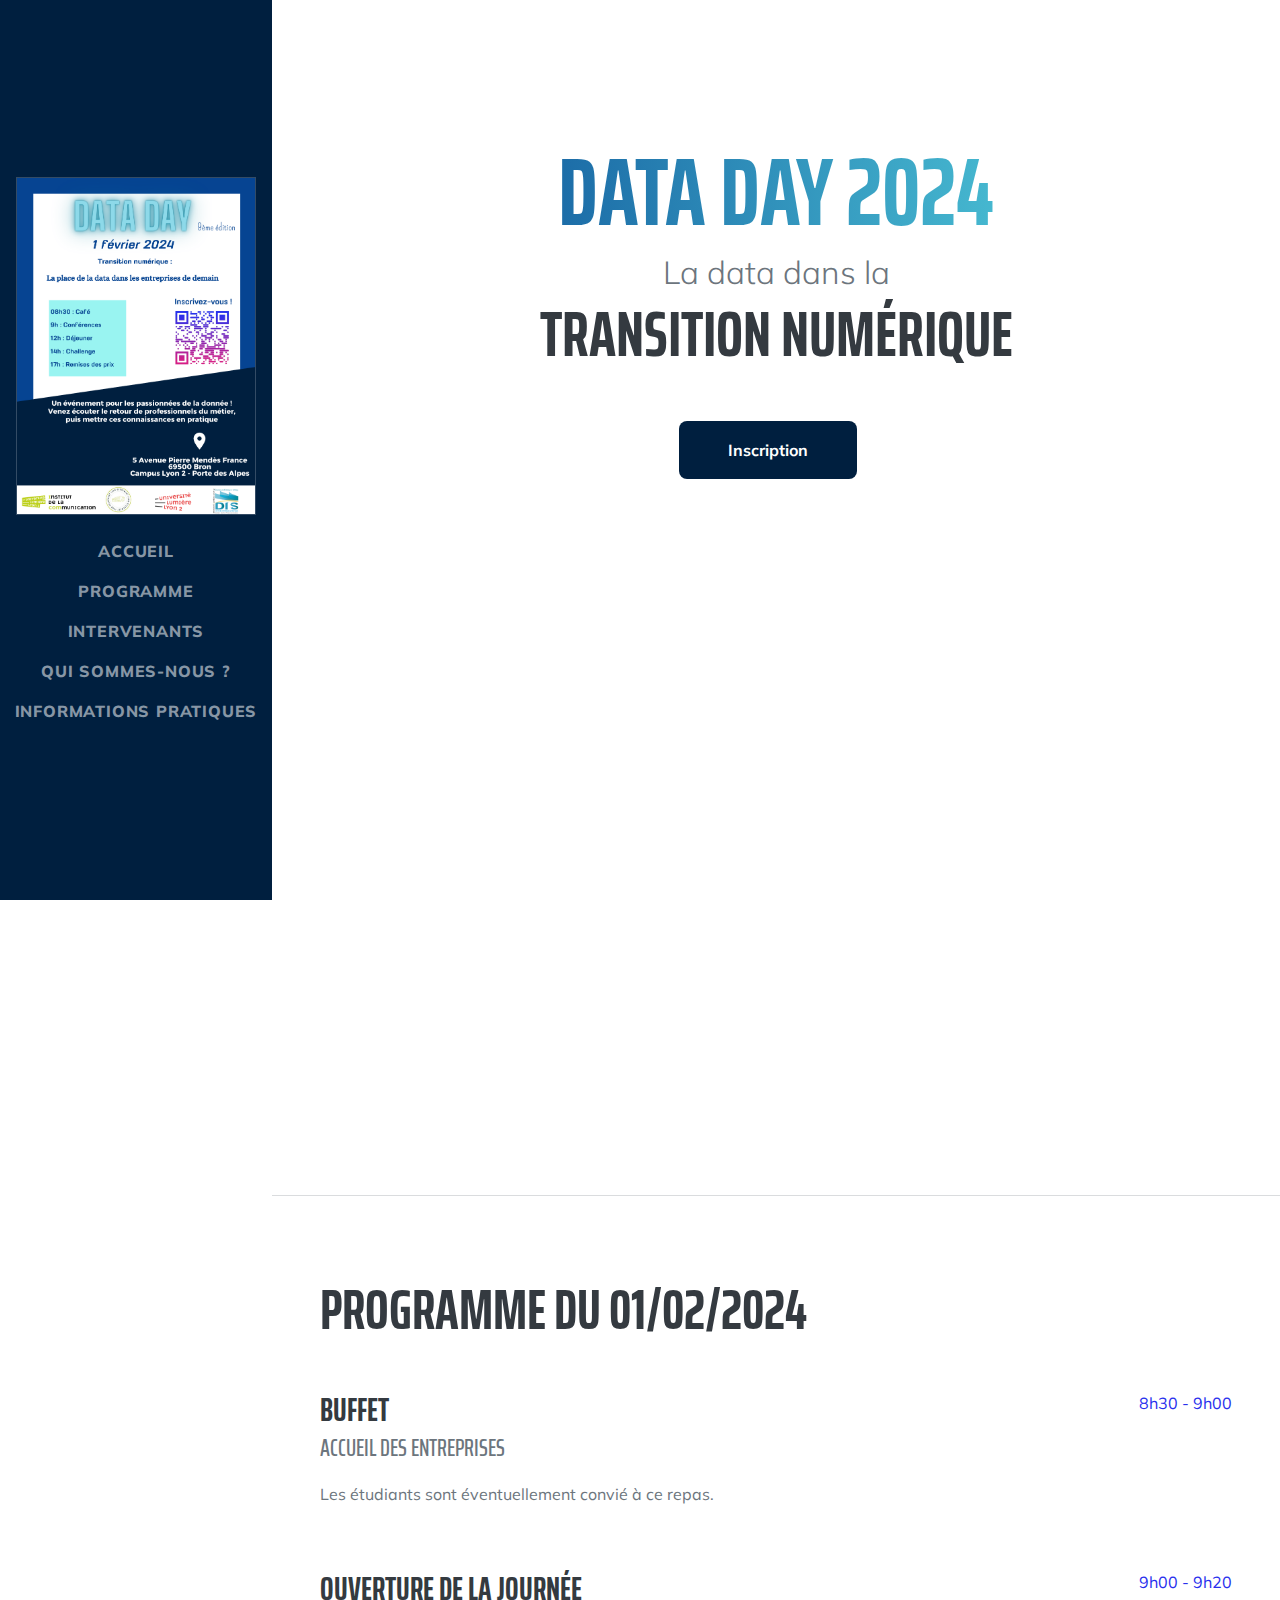
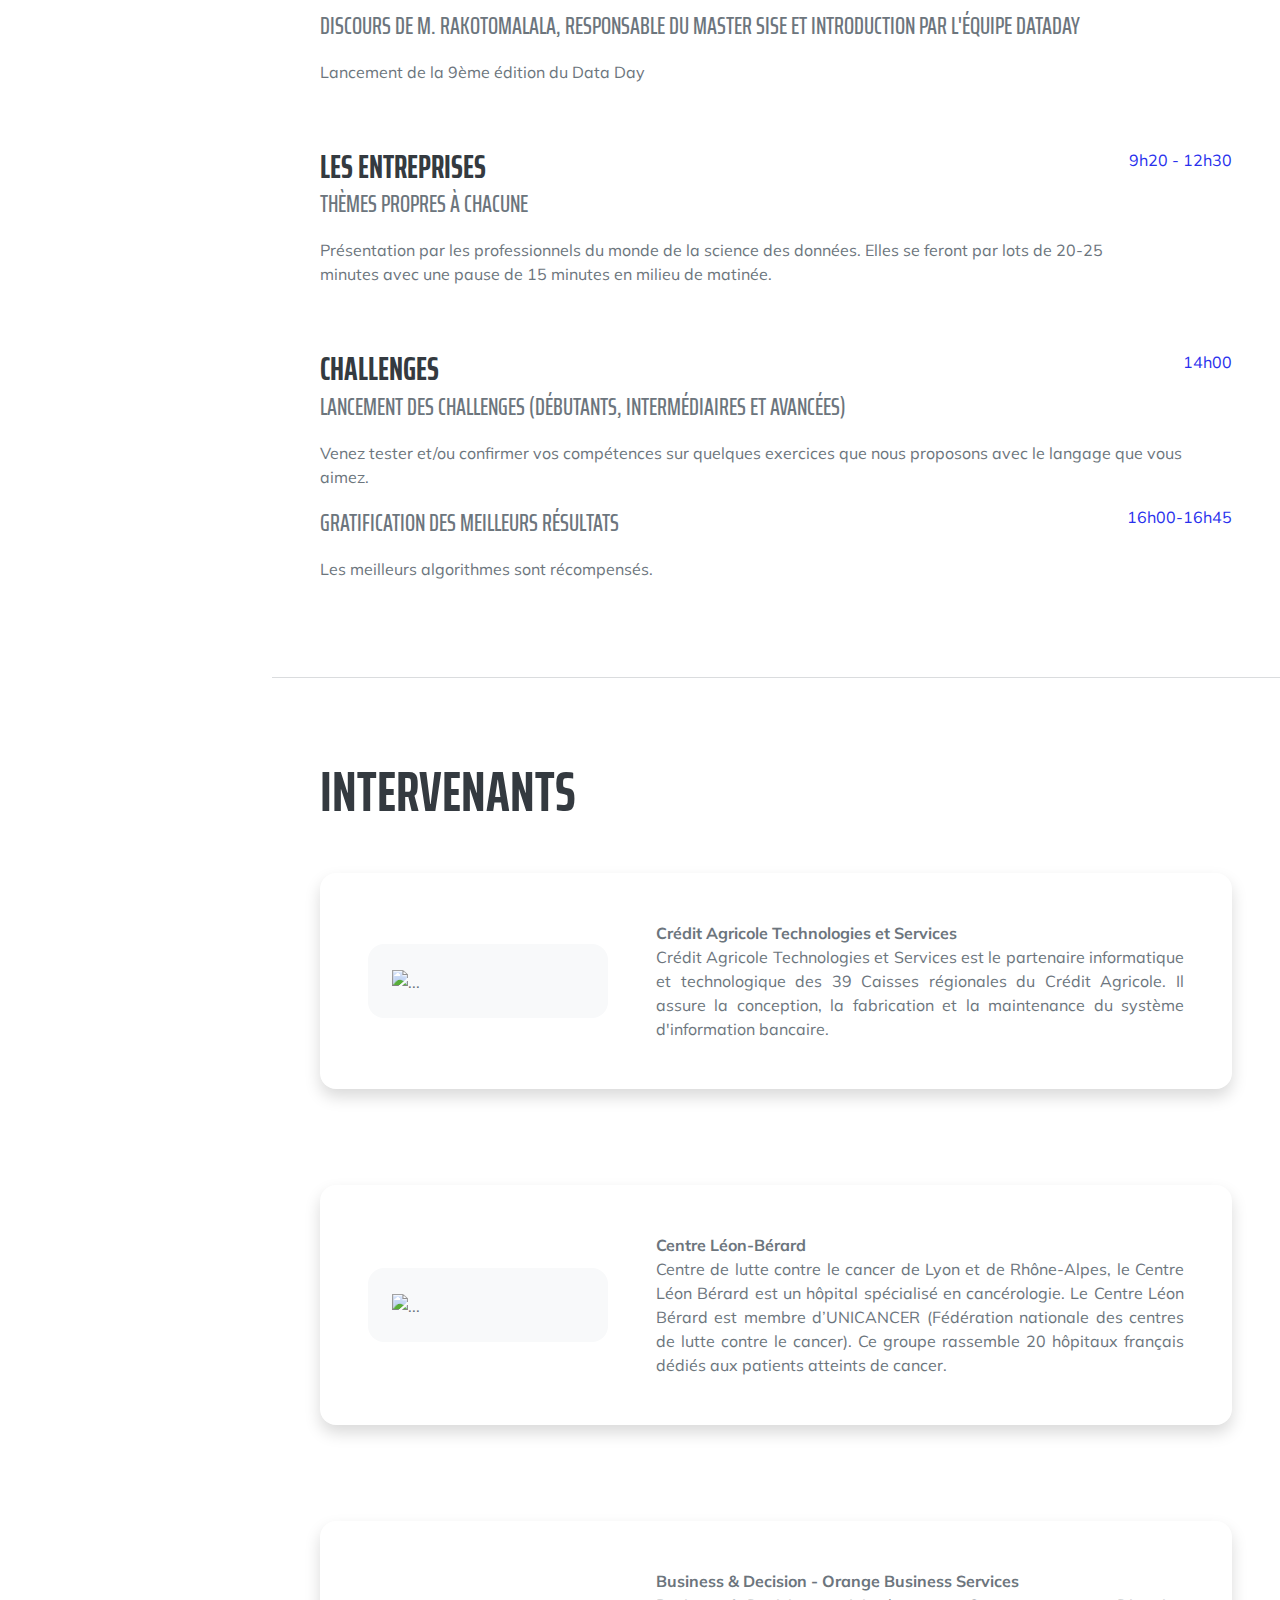
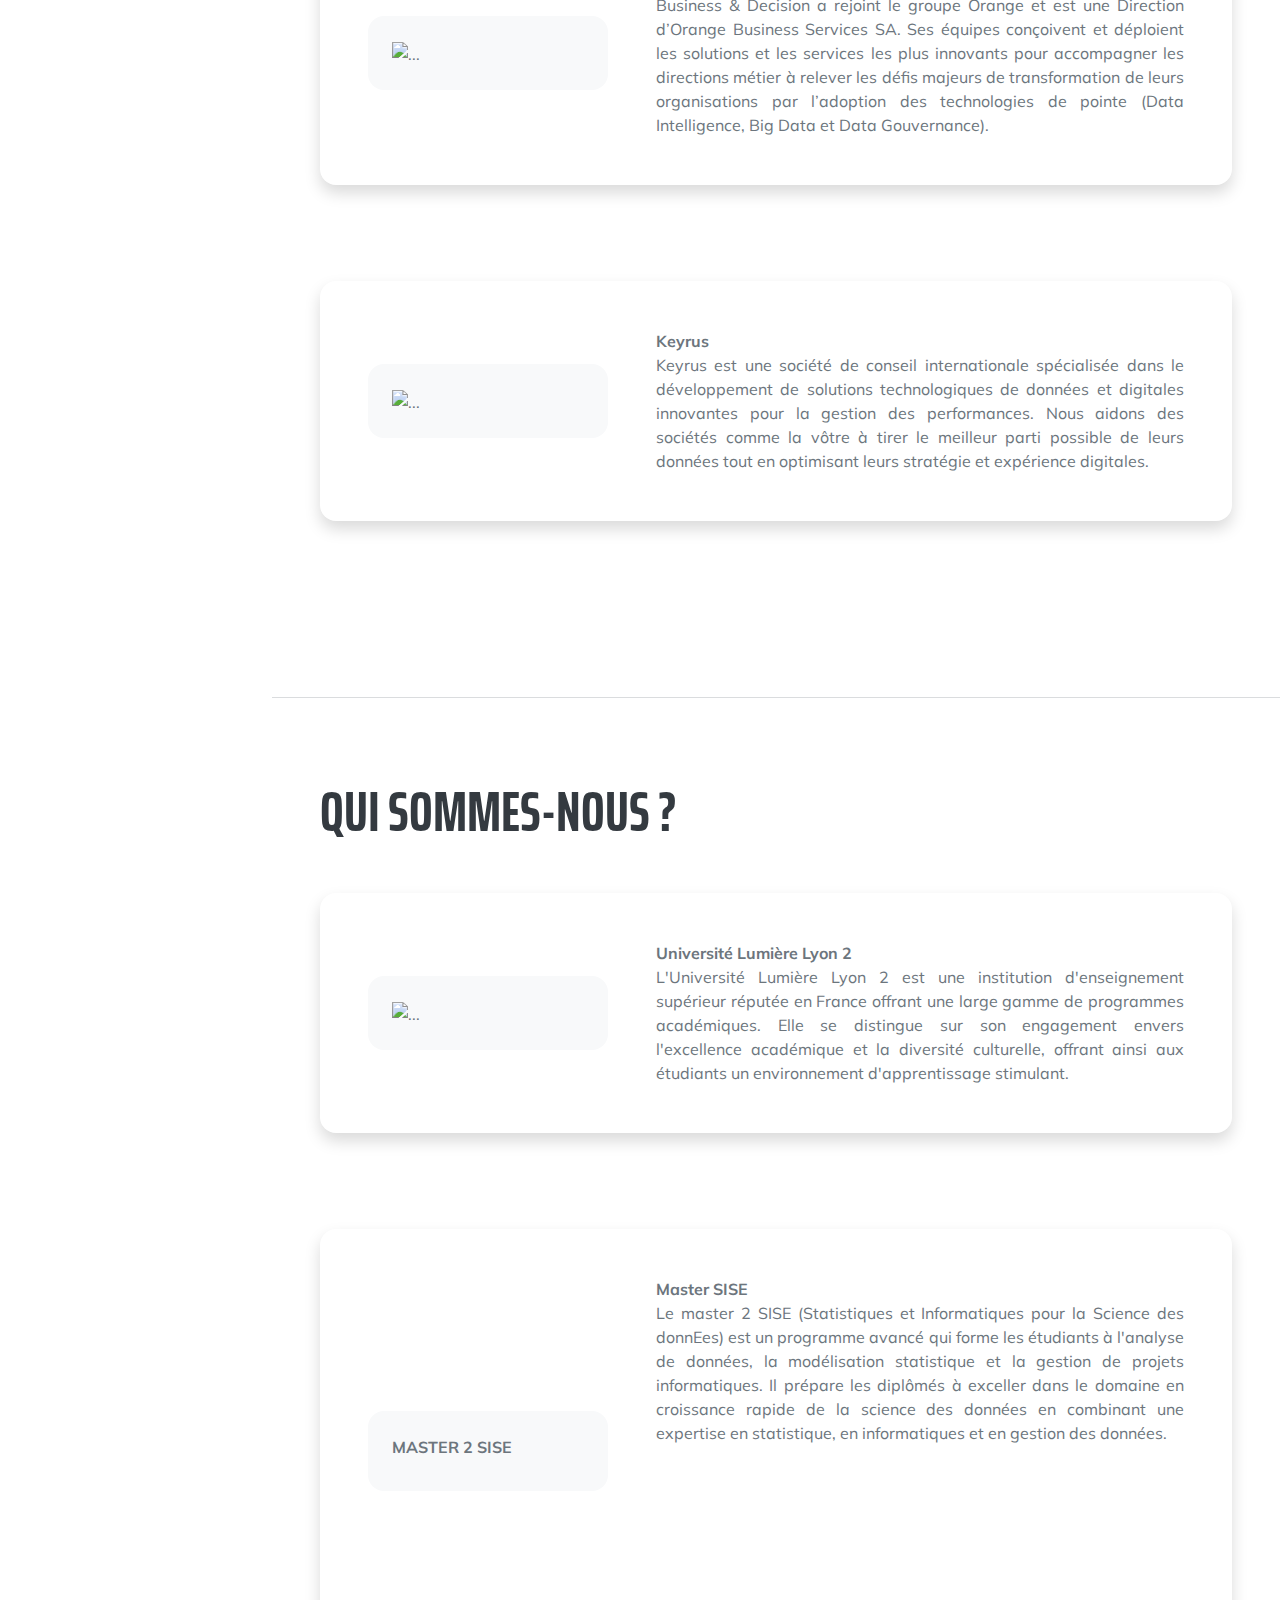
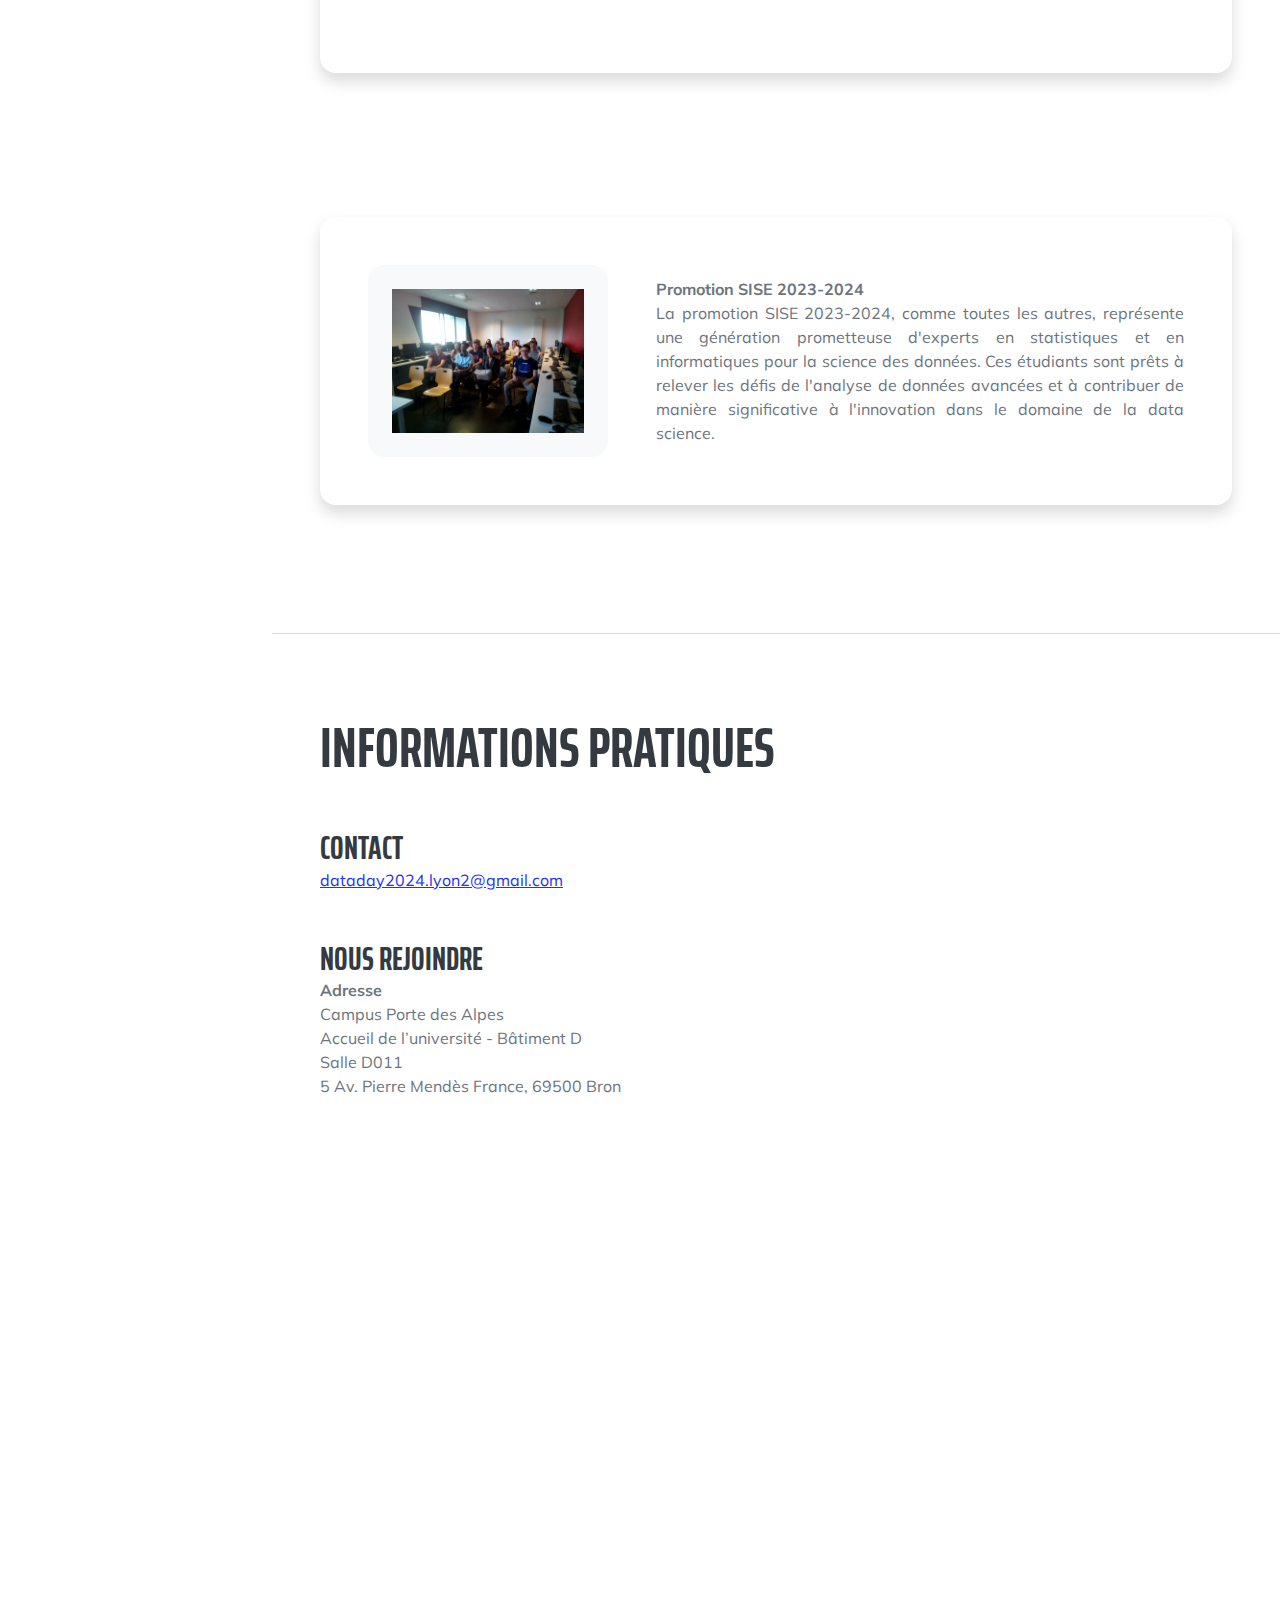
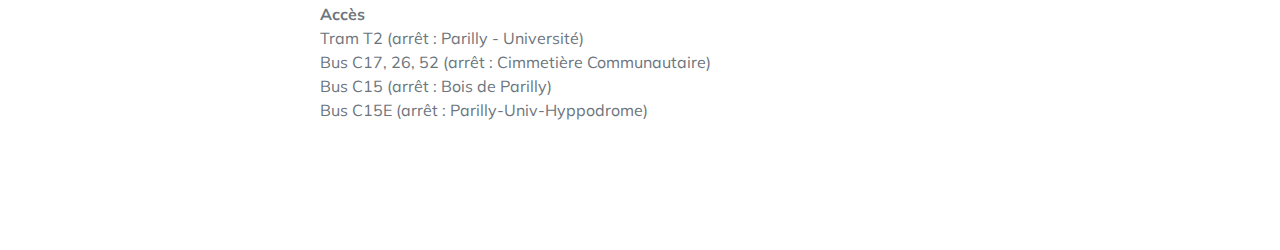
==== src/index.html @ f8db0bf9 "Affiche desktop mobile" ====
<!DOCTYPE html>
<html lang="en">
    <head>
        <meta charset="utf-8" />
        <meta name="viewport" content="width=device-width, initial-scale=1, shrink-to-fit=no" />
        <meta name="description" content="" />
        <meta name="author" content="" />
        <title>Data Day 2024</title>
        <link rel="icon" type="image/x-icon" href="../asset/img/favicon.ico" />
        <!-- Font Awesome icons (free version)-->
        <script src="https://use.fontawesome.com/releases/v6.3.0/js/all.js" crossorigin="anonymous"></script>
        <!-- Google fonts-->
        <link href="https://fonts.googleapis.com/css?family=Saira+Extra+Condensed:500,700" rel="stylesheet" type="text/css" />
        <link href="https://fonts.googleapis.com/css?family=Muli:400,400i,800,800i" rel="stylesheet" type="text/css" />
        <!-- Core theme CSS (includes Bootstrap)-->
        <link href="css/css.css" rel="stylesheet" />
    </head>
    <body id="page-top">
        <!-- <svg xmlns="http://www.w3.org/2000/svg" width="83%" height="auto" viewBox="0 0 1440 320" class="position-absolute">
            <path fill="#2630EE"
                fill-opacity="1" 
                d="M0,32L12,64C24,96,48,160,72,165.3C96,171,120,117,144,122.7C168,128,192,192,216,218.7C240,245,264,235,288,197.3C312,160,336,96,360,85.3C384,75,408,117,432,128C456,139,480,117,504,138.7C528,160,552,224,576,224C600,224,624,160,648,154.7C672,149,696,203,720,218.7C744,235,768,213,792,176C816,139,840,85,864,101.3C888,117,912,203,936,224C960,245,984,203,1008,154.7C1032,107,1056,53,1080,48C1104,43,1128,85,1152,101.3C1176,117,1200,107,1224,128C1248,149,1272,203,1296,197.3C1320,192,1344,128,1368,96C1392,64,1416,64,1428,64L1440,64L1440,0L1428,0C1416,0,1392,0,1368,0C1344,0,1320,0,1296,0C1272,0,1248,0,1224,0C1200,0,1176,0,1152,0C1128,0,1104,0,1080,0C1056,0,1032,0,1008,0C984,0,960,0,936,0C912,0,888,0,864,0C840,0,816,0,792,0C768,0,744,0,720,0C696,0,672,0,648,0C624,0,600,0,576,0C552,0,528,0,504,0C480,0,456,0,432,0C408,0,384,0,360,0C336,0,312,0,288,0C264,0,240,0,216,0C192,0,168,0,144,0C120,0,96,0,72,0C48,0,24,0,12,0L0,0Z">
            </path>
        </svg> -->
        <!-- Navigation-->
        <nav class="navbar navbar-expand-lg navbar-dark bg-primary fixed-top" id="sideNav">
            <a class="navbar-brand js-scroll-trigger" href="#page-top">
                <span class="d-block d-lg-none">Data Day 2024</span>
                <span class="d-none d-lg-block">
                    <img id="affiche" class="img-fluid img-profile rounded-circle mx-auto mb-2" src="../asset/DataDay.png" alt="..." />
                </span>
            </a>
            <button class="navbar-toggler" type="button" data-bs-toggle="collapse" data-bs-target="#navbarResponsive" aria-controls="navbarResponsive" aria-expanded="false" aria-label="Toggle navigation"><span class="navbar-toggler-icon"></span></button>
            <div class="collapse navbar-collapse" id="navbarResponsive">
                <ul class="navbar-nav">
                    <li class="nav-item"><a class="nav-link js-scroll-trigger" href="#home">Accueil</a></li>
                    <li class="nav-item"><a class="nav-link js-scroll-trigger" href="#programme">Programme</a></li>
                    <li class="nav-item"><a class="nav-link js-scroll-trigger" href="#entreprise">Intervenants</a></li>
                    <li class="nav-item"><a class="nav-link js-scroll-trigger" href="#nous">Qui sommes-nous ?</a></li>
                    <li class="nav-item"><a class="nav-link js-scroll-trigger" href="#contact">Informations pratiques</a></li>
                </ul>
            </div>
        </nav>
        <!-- Page Content-->
        <div class="container-fluid p-0">
            <!-- home -->
            <header class="py-5 resume-section" id="home">
                <div class="resume-section-content container px-5 mt-5 mb-5">
                    <div class="row gx-5 align-items-center">
                        <div class="col-xxl-5">
                            <!-- Header text content-->
                            <div class="text-center text-xxl-start">
                                <div class="badge bg-gradient-primary-to-secondary text-white mb-4"><div class="text-uppercase"> &middot;  &middot; </div></div>

                                <h1 class="titre-dataday">Data Day 2024</h1>

                                <div class="fs-3 fw-light text-muted">La data dans la </div>
                                <h1 class="display-3 fw-bolder mb-5"><span class="text-gradient d-inline">transition numérique</span></h1>
                                <div class="d-grid gap-3 d-sm-flex justify-content-sm-center justify-content-xxl-start mb-3">
                                    <a class="btn btn-primary btn-lg px-5 py-3 me-sm-3 fs-6 fw-bolder" href="https://docs.google.com/forms/d/1-bzSHexVqtIZ96epvnGYG_odzAF8hyyjosDR4Fi5XGQ/viewform?edit_requested=true" target="_blank">Inscription</a>
                                </div>
                            </div>
                        </div>
                        <div class="element-mobile-only col-xxl-7">
                            <!-- Header profile picture-->
                            <div class="d-flex justify-content-center mt-5 mt-xxl-0">
                                <div class="profile bg-gradient-primary-to-secondary">

                                    <div class=" resp-container-video">
                                        <iframe allowfullscreen class="profile-img" src="https://youtube.com/embed/wPzUPy7-XZc" title="DataDay 2024" frameborder="0" allow="accelerometer; autoplay; clipboard-write; encrypted-media; gyroscope; picture-in-picture; web-share" allowfullscreen></iframe>
                                    </div>

                                </div>
                            </div>
                        </div>

                        <div class="element-desktop-only col-xxl-7">
                            <!-- Header profile picture-->
                            <div class="d-flex justify-content-center mt-5 mt-xxl-0">
                                <div class="bg-gradient-primary-to-secondary">
                                    <div class="resp-container-video">
                                        <iframe height="550" allowfullscreen class="element-desktop-only" src="https://youtube.com/embed/wPzUPy7-XZc" title="DataDay 2024" frameborder="0" allow="accelerometer; autoplay; clipboard-write; encrypted-media; gyroscope; picture-in-picture; web-share" allowfullscreen></iframe>
                                    </div>
                                </div>
                            </div>
                        </div>

                        <div class="element-mobile-only">
                            <br/><br/><br/>
                            <div class="col-xxl-7">
                                <!-- Header profile picture-->
                                <div class="d-flex justify-content-center mt-5 mt-xxl-0">
                                    <div class="profile bg-gradient-primary-to-secondary">
                                        <img class="profile-img affiche_css" id="affiche" src="../asset/DataDay.png" alt="DataDay 2024" />
                                    </div>
                                </div>
                            </div>
                        </div>
                        
                    </div>
                </div>
            </header>
            <hr class="m-0" />
            <!-- Programme -->
            <section class="resume-section" id="programme" >
                <div class="resume-section-content">
                    <h2 class="mb-5">Programme du 01/02/2024</h2>
                    <div class="d-flex flex-column flex-md-row justify-content-between mb-5">
                        <div class="flex-grow-1">
                            <h3 class="mb-0">Buffet</h3>
                            <div class="subheading mb-3">Accueil des entreprises</div>
                            <p>Les étudiants sont éventuellement convié à ce repas.</p>
                        </div>
                        <div class="flex-shrink-0"><span class="text-primary">8h30 - 9h00</span></div>
                    </div>
                    <div class="d-flex flex-column flex-md-row justify-content-between mb-5">
                        <div class="flex-grow-1">
                            <h3 class="mb-0">Ouverture de la journée</h3>
                            <div class="subheading mb-3">Discours de M. Rakotomalala, responsable du Master SISE et Introduction par l'équipe DataDay</div>
                            <p>
                                Lancement de la 9ème édition du Data Day
                            </p>
                        </div>
                        <div class="flex-shrink-0"><span class="text-primary">9h00 - 9h20</span></div>
                    </div>
                    <div class="d-flex flex-column flex-md-row justify-content-between mb-5">
                        <div class="flex-grow-1">
                            <h3 class="mb-0">Les entreprises</h3>
                            <div class="subheading mb-3">Thèmes propres à chacune</div>
                            <p>
                                Présentation par les professionnels du monde de la science des données. Elles se feront par lots de 20-25 minutes avec une pause de 15 minutes en milieu de matinée.
                            </p>
                        </div>
                        <div class="flex-shrink-0"><span class="text-primary">9h20 - 12h30</span></div>
                    </div>
                    <div class="d-flex flex-column flex-md-row justify-content-between">
                        <div class="flex-grow-1">
                            <h3 class="mb-0">Challenges</h3>
                            <div class="subheading mb-3">Lancement des challenges (débutants, intermédiaires et avancées)</div>
                            <p>Venez tester et/ou confirmer vos compétences sur quelques exercices que nous proposons avec le langage que vous aimez.</p>
                        </div>
                        <div class="flex-shrink-0"><span class="text-primary">14h00</span></div>
                        <br/><br/>
                    </div>
                    <div class="d-flex flex-column flex-md-row justify-content-between">
                        <div class="flex-grow-1">
                            <h3 class="mb-0"> </h3>
                            <div class="subheading mb-3">Gratification des meilleurs résultats</div>
                            <p>Les meilleurs algorithmes sont récompensés.</p>
                        </div>
                        <div class="flex-shrink-0"><span class="text-primary">16h00-16h45</span></div>
                    </div>
                </div>
            </section>
            <hr class="m-0" />



            <!-- Entreprise -->
            <section class="resume-section" id="entreprise" >
                <div class="resume-section-content">
                    <h2 class="mb-5">Intervenants</h2>

                    <div class="d-flex flex-column flex-md-row justify-content-between mb-5">
                        <div class="card shadow border-0 rounded-4 mb-5">
                            <div class="card-body p-5">
                                <div class="row align-items-center gx-5">
                                    <div class="col text-center text-lg-start mb-4 mb-lg-0">
                                        <div class="bg-light p-4 rounded-4">
                                            <img class="img-fluid" src="https://www.credit-agricole.com/var/ca/storage/images/5/8/8/9/4099885-37-fre-FR/71f61a682ebe-logo_credit-agricole-technologies-et-services_2022_v2.png" alt="..." />
                                        </div>
                                    </div>
                                    <div class="col-lg-8">
                                        <div>
                                            <div><B>Crédit Agricole Technologies et Services</B></div>
                                            Crédit Agricole Technologies et Services est le partenaire informatique et technologique des 39 Caisses régionales du Crédit Agricole. Il assure la conception, la fabrication et la maintenance du système d'information bancaire. 
                                        </div>
                                    </div>
                                </div>
                            </div>
                        </div>
                    </div>

                    <div class="d-flex flex-column flex-md-row justify-content-between mb-5">
                        <div class="card shadow border-0 rounded-4 mb-5">
                            <div class="card-body p-5">
                                <div class="row align-items-center gx-5">
                                    <div class="col text-center text-lg-start mb-4 mb-lg-0">
                                        <div class="bg-light p-4 rounded-4">
                                            <img class="img-fluid" src="https://www.centreleonberard.fr/themes/custom/clb/logo.png" alt="..." />
                                        </div>
                                    </div>
                                    <div class="col-lg-8">
                                        <div>
                                            <div><B>Centre Léon-Bérard</B></div>
                                            Centre de lutte contre le cancer de Lyon et de Rhône-Alpes, le Centre Léon Bérard est un hôpital spécialisé en cancérologie.
                                            Le Centre Léon Bérard est membre d’UNICANCER (Fédération nationale des centres de lutte contre le cancer). Ce groupe rassemble 20 hôpitaux français dédiés aux patients atteints de cancer. 
                                        </div>
                                    </div>
                                </div>
                            </div>
                        </div>
                    </div>

                    <div class="d-flex flex-column flex-md-row justify-content-between mb-5">
                        <div class="card shadow border-0 rounded-4 mb-5">
                            <div class="card-body p-5">
                                <div class="row align-items-center gx-5">
                                    <div class="col text-center text-lg-start mb-4 mb-lg-0">
                                        <div class="bg-light p-4 rounded-4">
                                            <img class="img-fluid" src="https://www.thefastmode.com/media/k2/items/src/2d87e7e670248c546165cc940ef7f025.jpg?t=20170523_015051" alt="..." />
                                        </div>
                                    </div>
                                    <div class="col-lg-8">
                                        <div>
                                            <div><B>Business & Decision - Orange Business Services</B></div>
                                            Business & Decision a rejoint le groupe Orange et est une Direction d’Orange Business Services SA.
                                            Ses équipes conçoivent et déploient les solutions et les services les plus innovants pour accompagner les directions métier à relever les défis majeurs de transformation de leurs organisations par l’adoption des technologies de pointe (Data Intelligence, Big Data et Data Gouvernance).
                                        </div>
                                    </div>
                                </div>
                            </div>
                        </div>
                    </div>

                    <div class="d-flex flex-column flex-md-row justify-content-between mb-5">
                        <div class="card shadow border-0 rounded-4 mb-5">
                            <div class="card-body p-5">
                                <div class="row align-items-center gx-5">
                                    <div class="col text-center text-lg-start mb-4 mb-lg-0">
                                        <div class="bg-light p-4 rounded-4">
                                            <img class="img-fluid" src="https://images.ctfassets.net/te2janzw7nut/1k38fRLGCdPTDBILanEe0k/3da972954bd6a651b19d0af1b4bc758b/logo-keyrus.svg" alt="..." />
                                        </div>
                                    </div>
                                    <div class="col-lg-8">
                                        <div>
                                            <div><B>Keyrus</B></div>
                                            Keyrus est une société de conseil internationale spécialisée dans le développement de solutions technologiques de données et digitales innovantes pour la gestion des performances. Nous aidons des sociétés comme la vôtre à tirer le meilleur parti possible de leurs données tout en optimisant leurs stratégie et expérience digitales. 
                                        </div>
                                    </div>
                                </div>
                            </div>
                        </div>
                    </div>

                </div>
            </section>
            <hr class="m-0" />

            <!-- Qui sommes nous-->
            <!-- Nous -->
            <section class="resume-section" id="nous" >
                <div class="resume-section-content">
                    <h2 class="mb-5">Qui sommes-nous ?</h2>
                    <div class="d-flex flex-column flex-md-row justify-content-between mb-5">
                        <!-- LYON 2 -->
                        <div class="card shadow border-0 rounded-4 mb-5">
                            <div class="card-body p-5">
                                <div class="row align-items-center gx-5">
                                    <div class="col text-center text-lg-start mb-4 mb-lg-0">
                                        <div class="bg-light p-4 rounded-4">
                                            <img class="img-fluid" src="https://upload.wikimedia.org/wikipedia/commons/e/e1/Logo_Universit%C3%A9_Lumi%C3%A8re_Lyon_2.png" alt="..." />
                                        </div>
                                    </div>
                                    <div class="col-lg-8">
                                        <div>
                                            <div><B>Université Lumière Lyon 2</B></div>
                                            L'Université Lumière Lyon 2 est une institution d'enseignement supérieur réputée en France offrant une large gamme de programmes académiques.
                                            Elle se distingue sur son engagement envers l'excellence académique et la diversité culturelle, offrant ainsi aux étudiants un environnement d'apprentissage
                                            stimulant.
                                        </div>
                                    </div>
                                </div>
                            </div>
                        </div>
                    </div>

                    <div class="d-flex flex-column flex-md-row justify-content-between mb-5">
                        <!-- Master SISE -->
                        <div class="card shadow border-0 rounded-4 mb-5">
                            <div class="card-body p-5">
                                <div class="row align-items-center gx-5">
                                    <div class="col text-center text-lg-start mb-4 mb-lg-0">
                                        <div class="bg-light p-4 rounded-4">
                                            <div class="text-secondary fw-bolder mb-2">MASTER 2 SISE</div>
                                        </div>
                                    </div>
                                    <div class="col-lg-8">
                                        <div>
                                            <div><B>Master SISE</B></div>
                                            Le master 2 SISE (Statistiques et Informatiques pour la Science des donnEes) est un programme avancé qui forme les étudiants à l'analyse de données, la modélisation statistique et la gestion de projets informatiques.
                                            Il prépare les diplômés à exceller dans le domaine en croissance rapide de la science des données en combinant une expertise en statistique, en informatiques
                                            et en gestion des données.
                                        </div>

                                        <br/>
                                        <div class="resp-container-video">
                                            <iframe allowfullscreen class="profile-img" src="https://www.youtube.com/embed/2YKGWTs-bPg" title="Master 2 SISE - Statistique et Informatique pour la Science des donnéEs" frameborder="0" allow="accelerometer; autoplay; clipboard-write; encrypted-media; gyroscope; picture-in-picture; web-share" allowfullscreen></iframe>
                                        </div>
                                    </div>
                                </div>
                            </div>
                        </div>
                    </div>

                    <div class="d-flex flex-column flex-md-row justify-content-between mb-5"></div>
                        <!-- Equipe -->
                        <div class="card shadow border-0 rounded-4 mb-5">
                            <div class="card-body p-5">
                                <div class="row align-items-center gx-5">
                                    <div class="col text-center text-lg-start mb-4 mb-lg-0">
                                        <div class="bg-light p-4 rounded-4">
                                            <!-- <img class="img-fluid" src="https://www.tibco.com/sites/tibco/files/media_entity/2020-05/citizen-data-scientist-predict-diagram-outlines.svg" alt="..." /> -->
                                            <img class="img-fluid" src="../asset/M2SISE.jpeg" alt="..." />
                                        </div>
                                    </div>
                                    <div class="col-lg-8">
                                        <div>
                                            <div><B>Promotion SISE 2023-2024</B></div>
                                            La promotion SISE 2023-2024, comme toutes les autres, représente une génération prometteuse d'experts en statistiques et en informatiques pour la science des données.
                                            Ces étudiants sont prêts à relever les défis de l'analyse de données avancées et à contribuer de manière significative à l'innovation dans le domaine de la data science.
                                        </div>
                                    </div>
                                </div>
                            </div>
                        </div>
                    </div>
                </div>
            </section>


            <hr class="m-0" />
            <!-- Contact -->
            <section class="resume-section" id="contact">
                <div class="resume-section-content">
                    <h2 class="mb-5">Informations Pratiques</h2>

                    <div class="mb-5">
                        <h3 class="mb-0">Contact</h3>
                        <div>
                            
                            <address>
                                <a href="mailto:dataday2024.lyon2@gmail.com">dataday2024.lyon2@gmail.com</a>
                            </address>
                        </div>
                    </div>   

                    <div class="mb-5">
                        <h3 class="mb-0">Nous rejoindre</h3>
                        <div class="text-secondary fw-bolder">Adresse</div>
                        <div>
                            Campus Porte des Alpes <br/>
                            Accueil de l’université - Bâtiment D <br/>
                            Salle D011 <br/>
                            5 Av. Pierre Mendès France, 69500 Bron <br/>
                        </div>
                        <br />

                        <div class="resp-container-map">
                            <iframe src="https://www.google.com/maps/embed?pb=!1m18!1m12!1m3!1d2207.6350562376088!2d4.919714979238774!3d45.72182957729586!2m3!1f0!2f0!3f0!3m2!1i1024!2i768!4f13.1!3m3!1m2!1s0x47f4c3d62e2f09e5%3A0x94a5dd2876ded92b!2sData%20Informatique%20Statique!5e0!3m2!1sfr!2sfr!4v1698585513314!5m2!1sfr!2sfr" width="600" height="450" style="border:0;" allowfullscreen="" loading="lazy" referrerpolicy="no-referrer-when-downgrade"></iframe>
                        </div>
                        
                        <br />
                        <div class="text-secondary fw-bolder">Accès</div>
                        <div>
                            Tram T2 (arrêt : Parilly - Université)<br/>
                            Bus C17, 26, 52 (arrêt : Cimmetière Communautaire)<br/>
                            Bus C15 (arrêt : Bois de Parilly)<br/>
                            Bus C15E (arrêt : Parilly-Univ-Hyppodrome)<br/>
                        </div>
                    </div> 
                </div>
            </section>

            <!-- <svg xmlns="http://www.w3.org/2000/svg" width="83%" height="auto" viewBox="0 0 1440 320" class="position-absolute">
                <path fill="#2630EE" fill-opacity="1" d="M0,32L12,64C24,96,48,160,72,165.3C96,171,120,117,144,122.7C168,128,192,192,216,218.7C240,245,264,235,288,197.3C312,160,336,96,360,85.3C384,75,408,117,432,128C456,139,480,117,504,138.7C528,160,552,224,576,224C600,224,624,160,648,154.7C672,149,696,203,720,218.7C744,235,768,213,792,176C816,139,840,85,864,101.3C888,117,912,203,936,224C960,245,984,203,1008,154.7C1032,107,1056,53,1080,48C1104,43,1128,85,1152,101.3C1176,117,1200,107,1224,128C1248,149,1272,203,1296,197.3C1320,192,1344,128,1368,96C1392,64,1416,64,1428,64L1440,64L1440,320L1428,320C1416,320,1392,320,1368,320C1344,320,1320,320,1296,320C1272,320,1248,320,1224,320C1200,320,1176,320,1152,320C1128,320,1104,320,1080,320C1056,320,1032,320,1008,320C984,320,960,320,936,320C912,320,888,320,864,320C840,320,816,320,792,320C768,320,744,320,720,320C696,320,672,320,648,320C624,320,600,320,576,320C552,320,528,320,504,320C480,320,456,320,432,320C408,320,384,320,360,320C336,320,312,320,288,320C264,320,240,320,216,320C192,320,168,320,144,320C120,320,96,320,72,320C48,320,24,320,12,320L0,320Z"></path></svg> -->
        </div>

        <!-- pop up -->
        <div class="modal fade" id="staticBackdrop" data-bs-backdrop="static" data-bs-keyboard="false" tabindex="-1" aria-labelledby="staticBackdropLabel" aria-hidden="true">
            <div class="modal-dialog">
                <div class="modal-content">
                    <div class="modal-header">
                        <h5 class="modal-title" id="staticBackdropLabel">Affiche</h5>
                        <button type="button" class="btn-close" data-bs-dismiss="modal" aria-label="Close"></button>
                    </div>
                    <div class="modal-body mx-auto">
                        <img class="mx-auto" src="../asset/affiche.jpg" alt="..." width="300" />
                    </div>
                    <div class="modal-footer">
                        <button type="button" class="btn btn-secondary" data-bs-dismiss="modal">Fermer</button>
                        <a type="button" class="btn btn-primary" href="https://docs.google.com/forms/d/1-bzSHexVqtIZ96epvnGYG_odzAF8hyyjosDR4Fi5XGQ/viewform?edit_requested=true" target="_blank">Inscription</a>
                    </div>
                </div>
            </div>
        </div>


        <!-- Bootstrap core JS-->
        <script src="https://cdn.jsdelivr.net/npm/bootstrap@5.2.3/dist/js/bootstrap.bundle.min.js"></script>
        <!-- Core theme JS-->
        <script src="js/scripts.js"></script>


         <!-- The Modal -->
         <div id="myModal" class="modal">
            <span class="close">&times;</span>
            <img class="modal-content" id="img01">
            <div id="caption"></div>
        </div>

        <script>
            // Get the modal
            var modal = document.getElementById("myModal");
            
            // Get the image and insert it inside the modal - use its "alt" text as a caption
            var img = document.getElementById("affiche");
            var modalImg = document.getElementById("img01");
            var captionText = document.getElementById("caption");
            img.onclick = function(){
              modal.style.display = "block";
              modalImg.src = this.src;
              captionText.innerHTML = this.alt;
            }
            
            // Get the <span> element that closes the modal
            var span = document.getElementsByClassName("close")[0];
            
            // When the user clicks on <span> (x), close the modal
            span.onclick = function() { 
              modal.style.display = "none";
            }
        </script>



    </body>
</html>
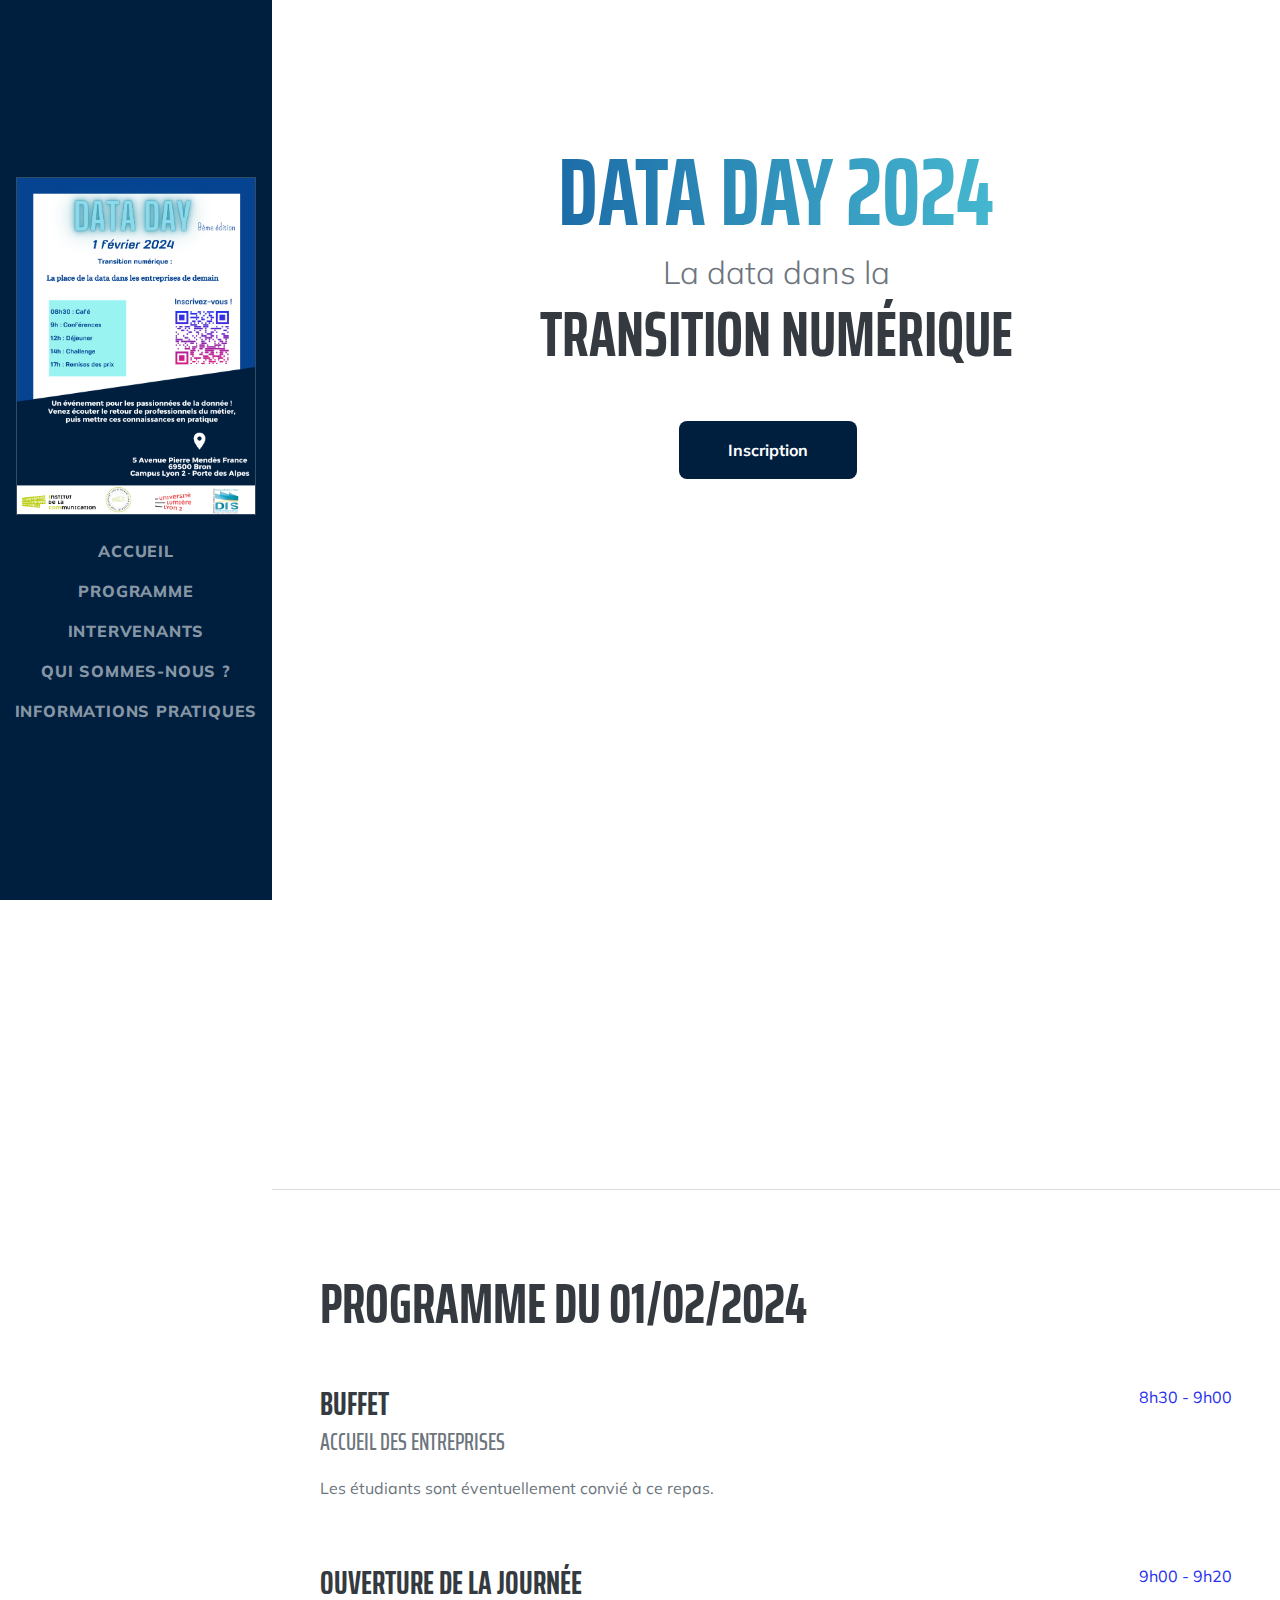
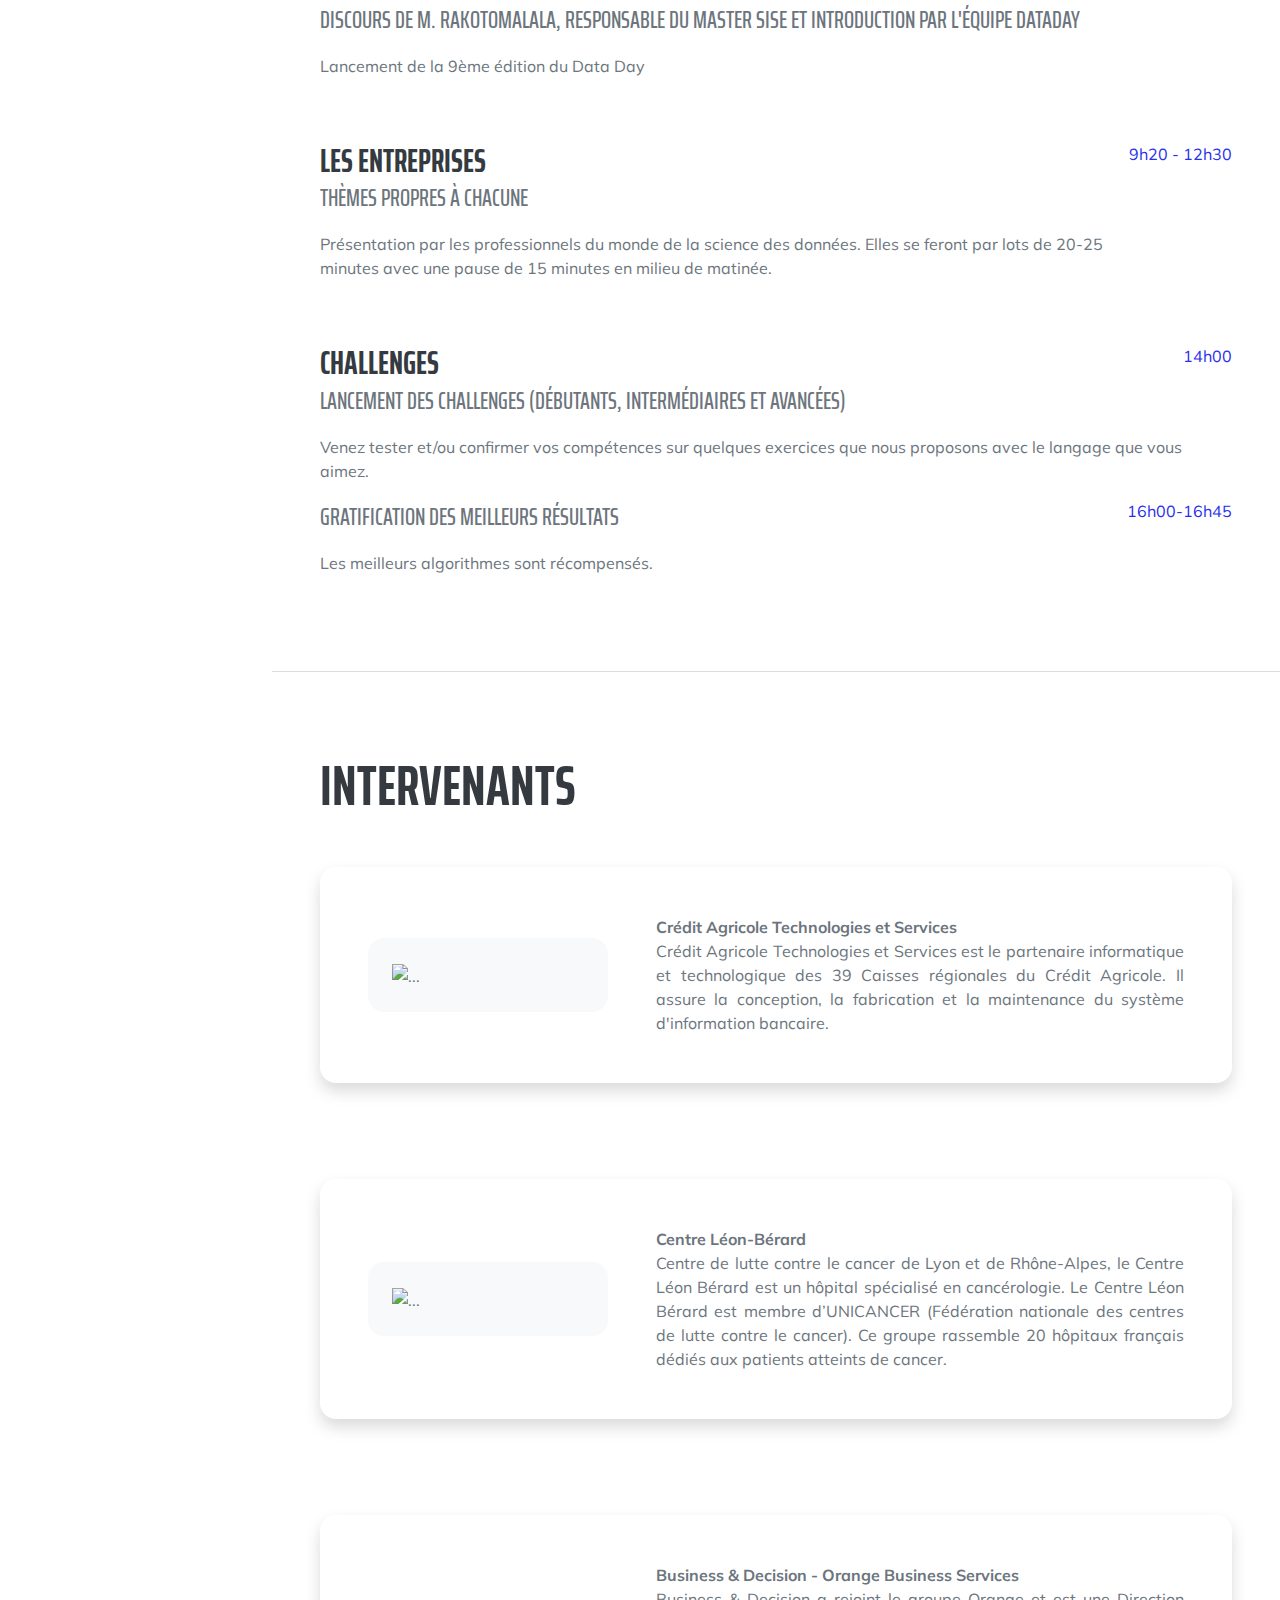
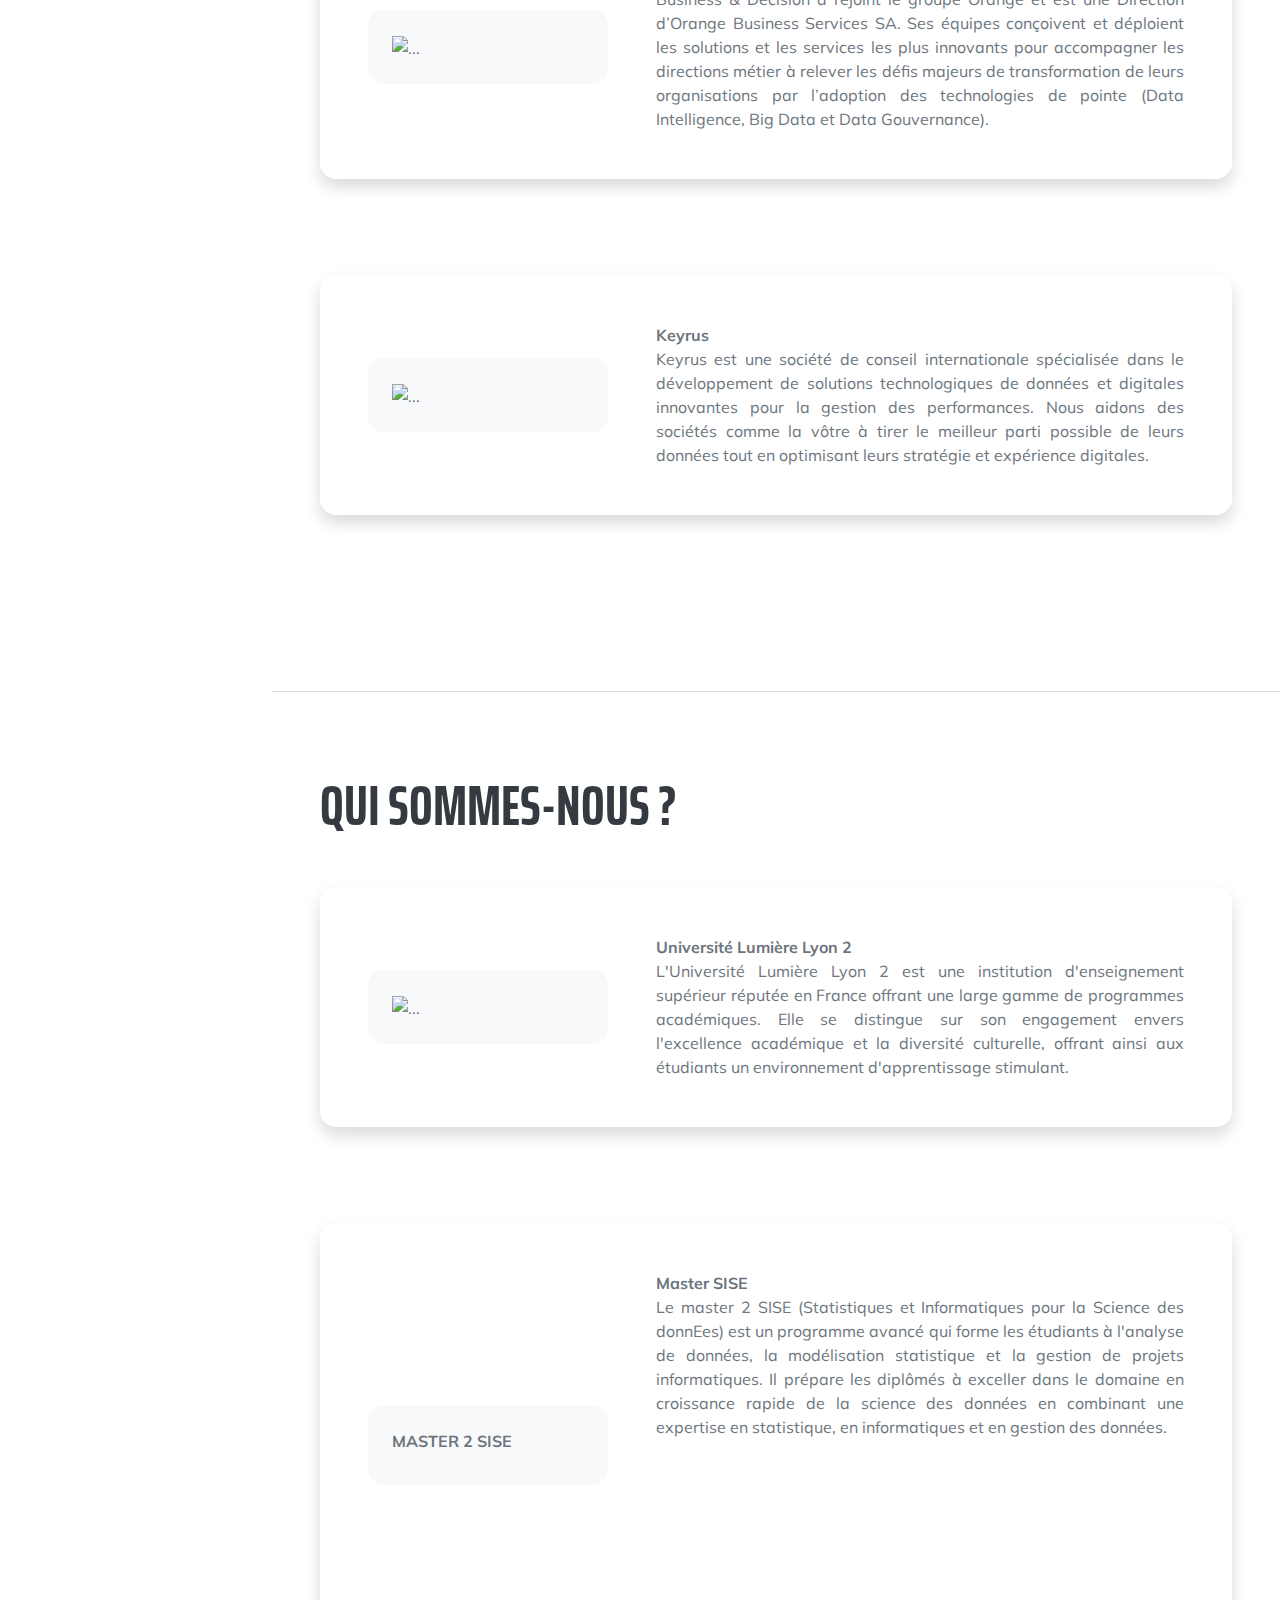
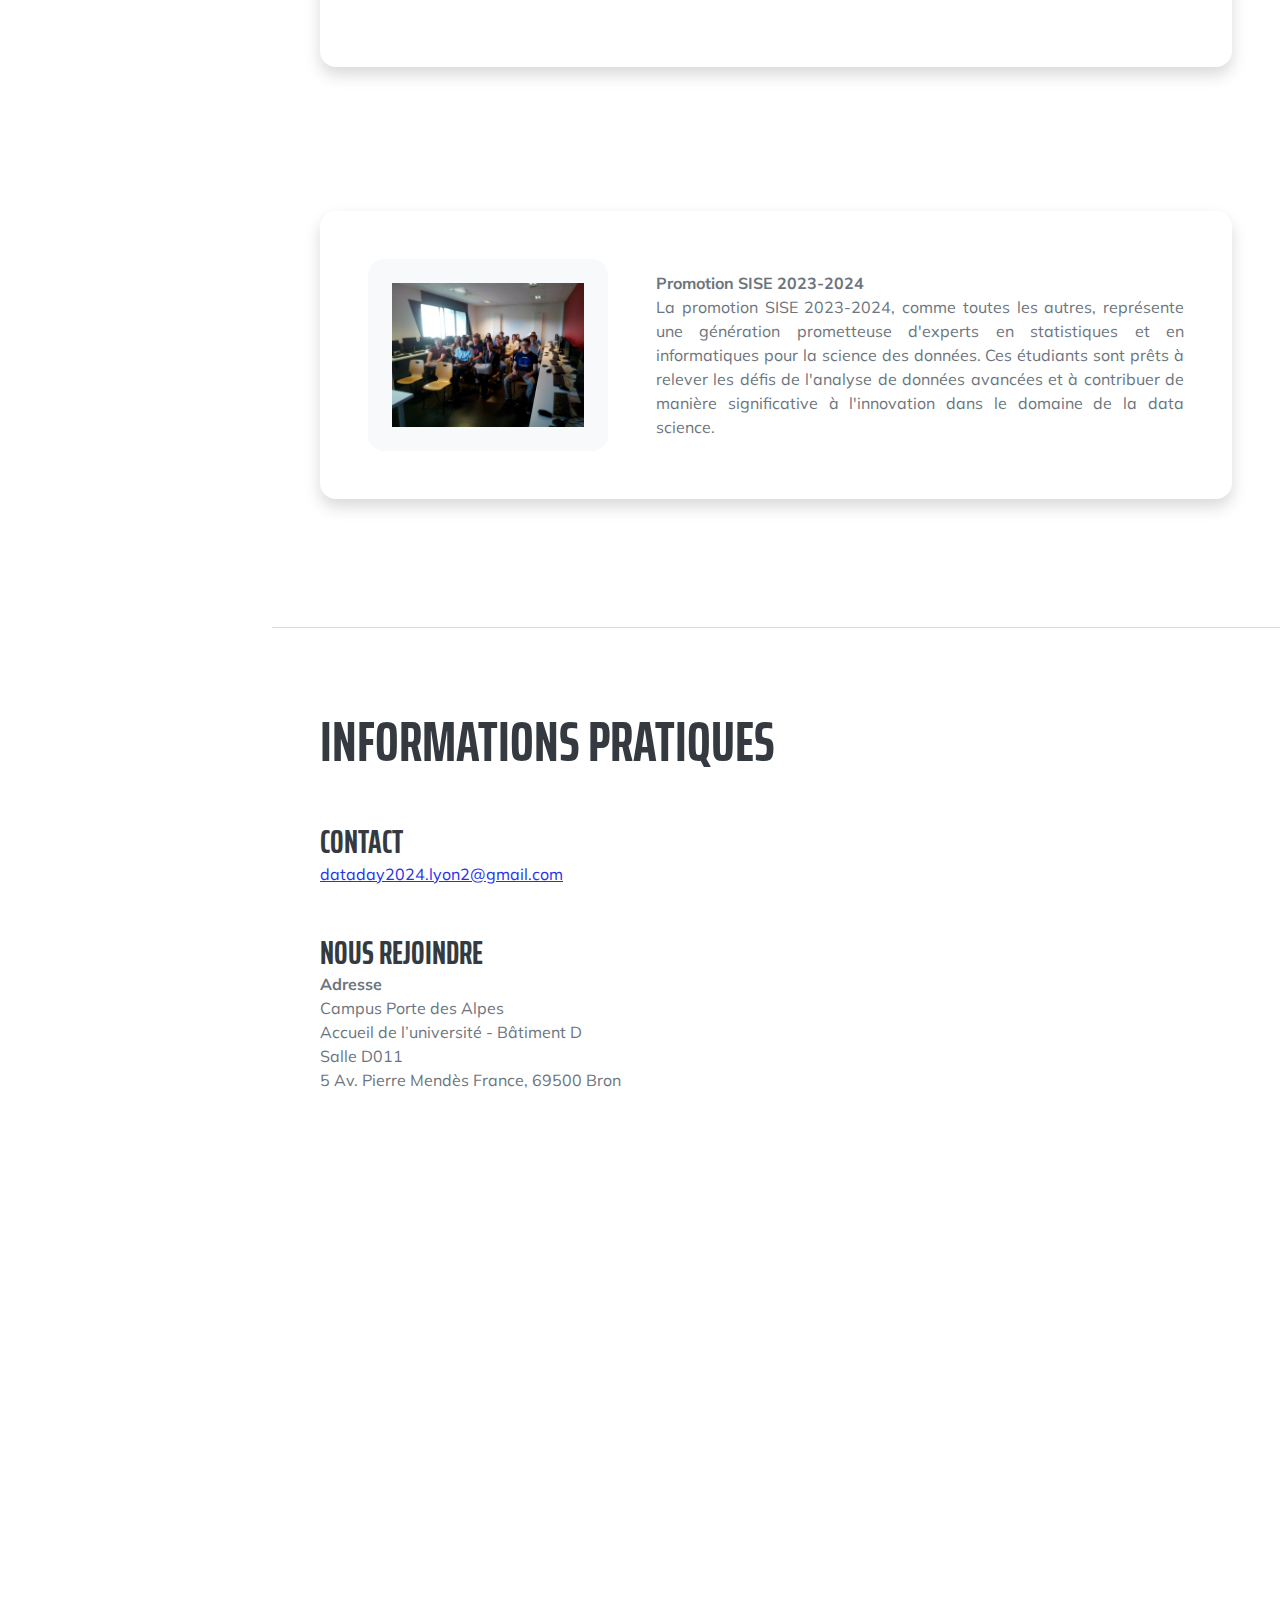
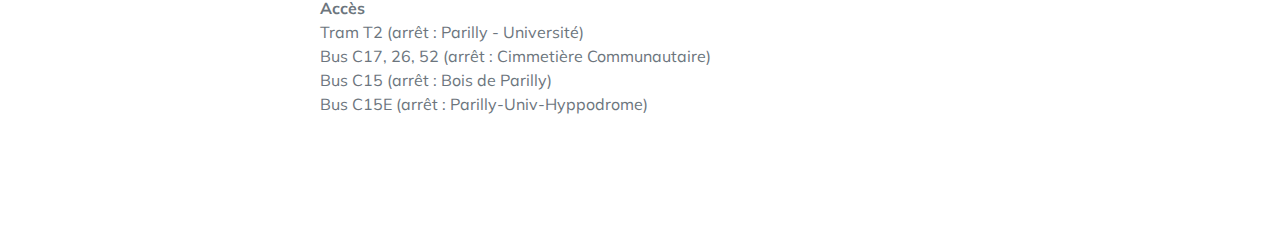
==== commit f0be41d1: "Affiche responsive" ====
--- a/src/index.html
+++ b/src/index.html
@@ -61,21 +61,20 @@
                                 </div>
                             </div>
                         </div>
+
                         <div class="element-mobile-only col-xxl-7">
-                            <!-- Header profile picture-->
+                            <!-- Header Video Mobile -->
                             <div class="d-flex justify-content-center mt-5 mt-xxl-0">
                                 <div class="profile bg-gradient-primary-to-secondary">
-
                                     <div class=" resp-container-video">
                                         <iframe allowfullscreen class="profile-img" src="https://youtube.com/embed/wPzUPy7-XZc" title="DataDay 2024" frameborder="0" allow="accelerometer; autoplay; clipboard-write; encrypted-media; gyroscope; picture-in-picture; web-share" allowfullscreen></iframe>
                                     </div>
-
                                 </div>
                             </div>
                         </div>
 
                         <div class="element-desktop-only col-xxl-7">
-                            <!-- Header profile picture-->
+                            <!-- Header Video desktop -->
                             <div class="d-flex justify-content-center mt-5 mt-xxl-0">
                                 <div class="bg-gradient-primary-to-secondary">
                                     <div class="resp-container-video">
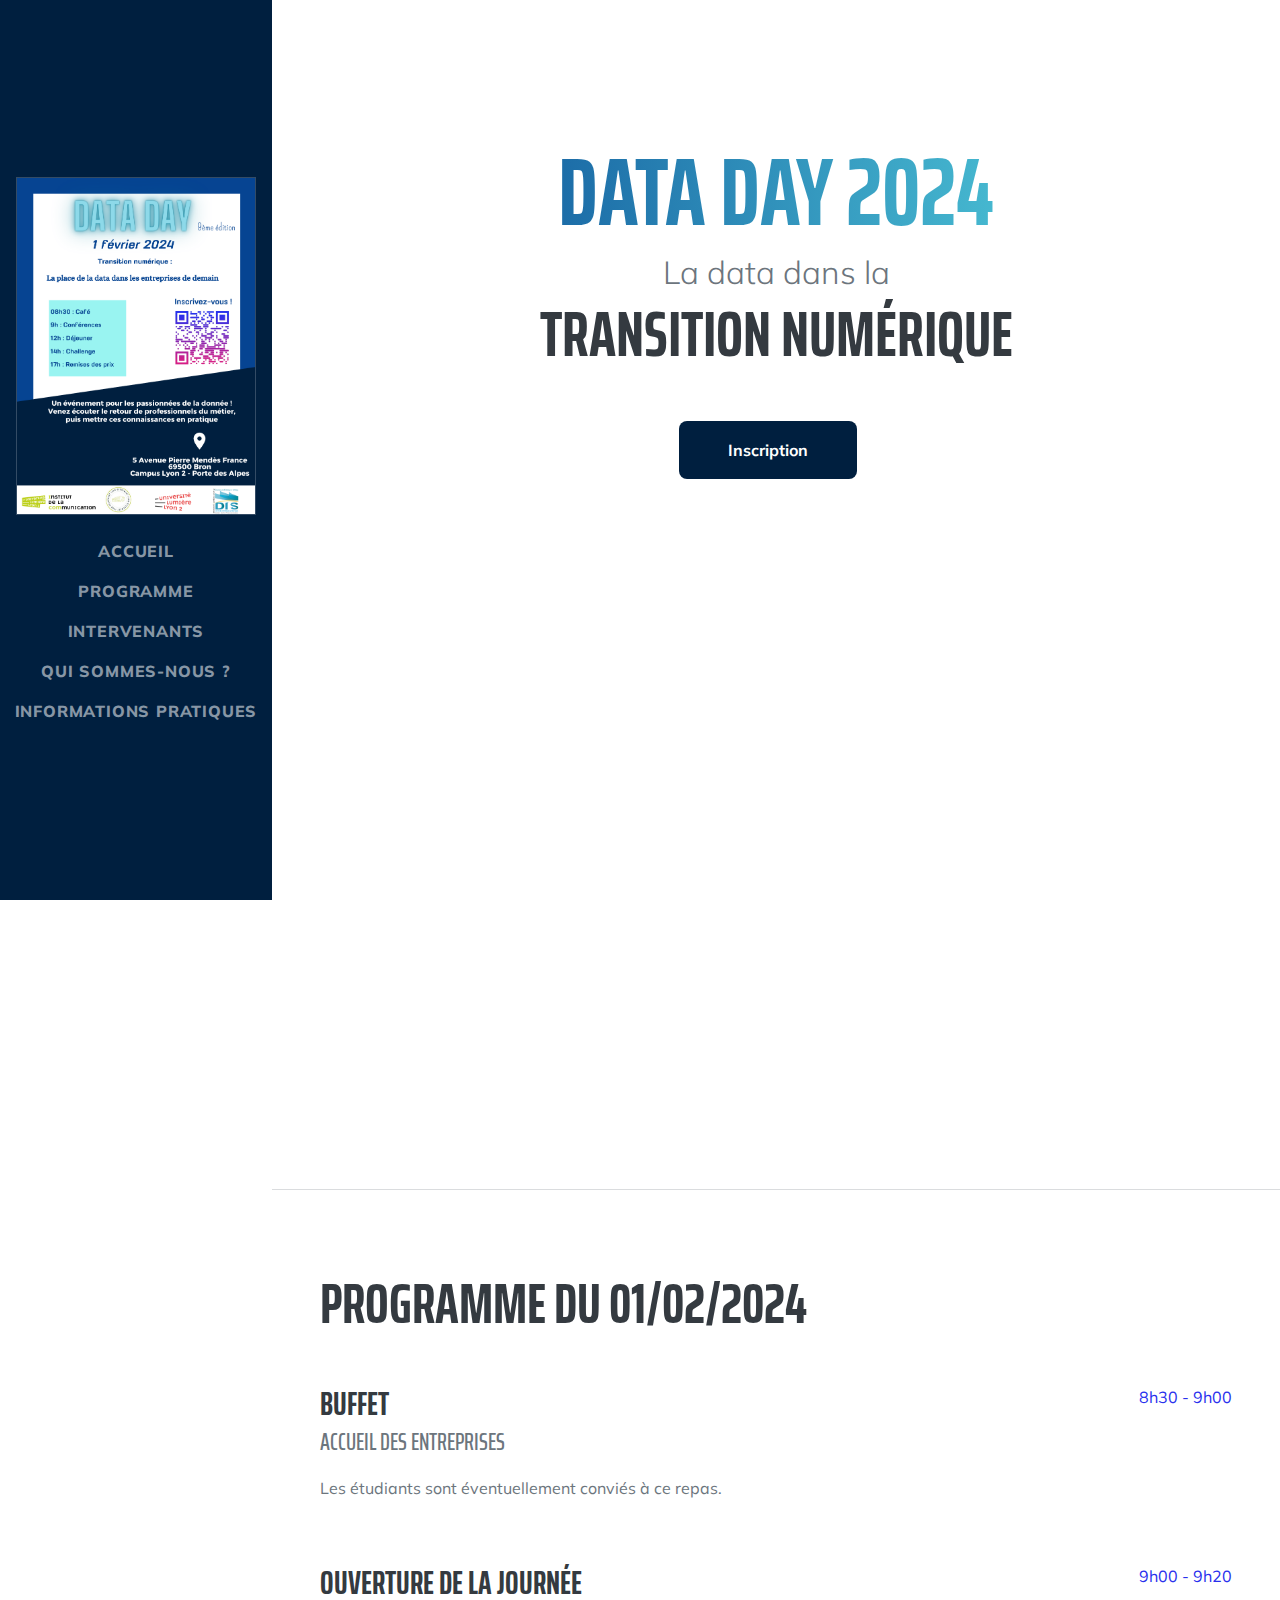
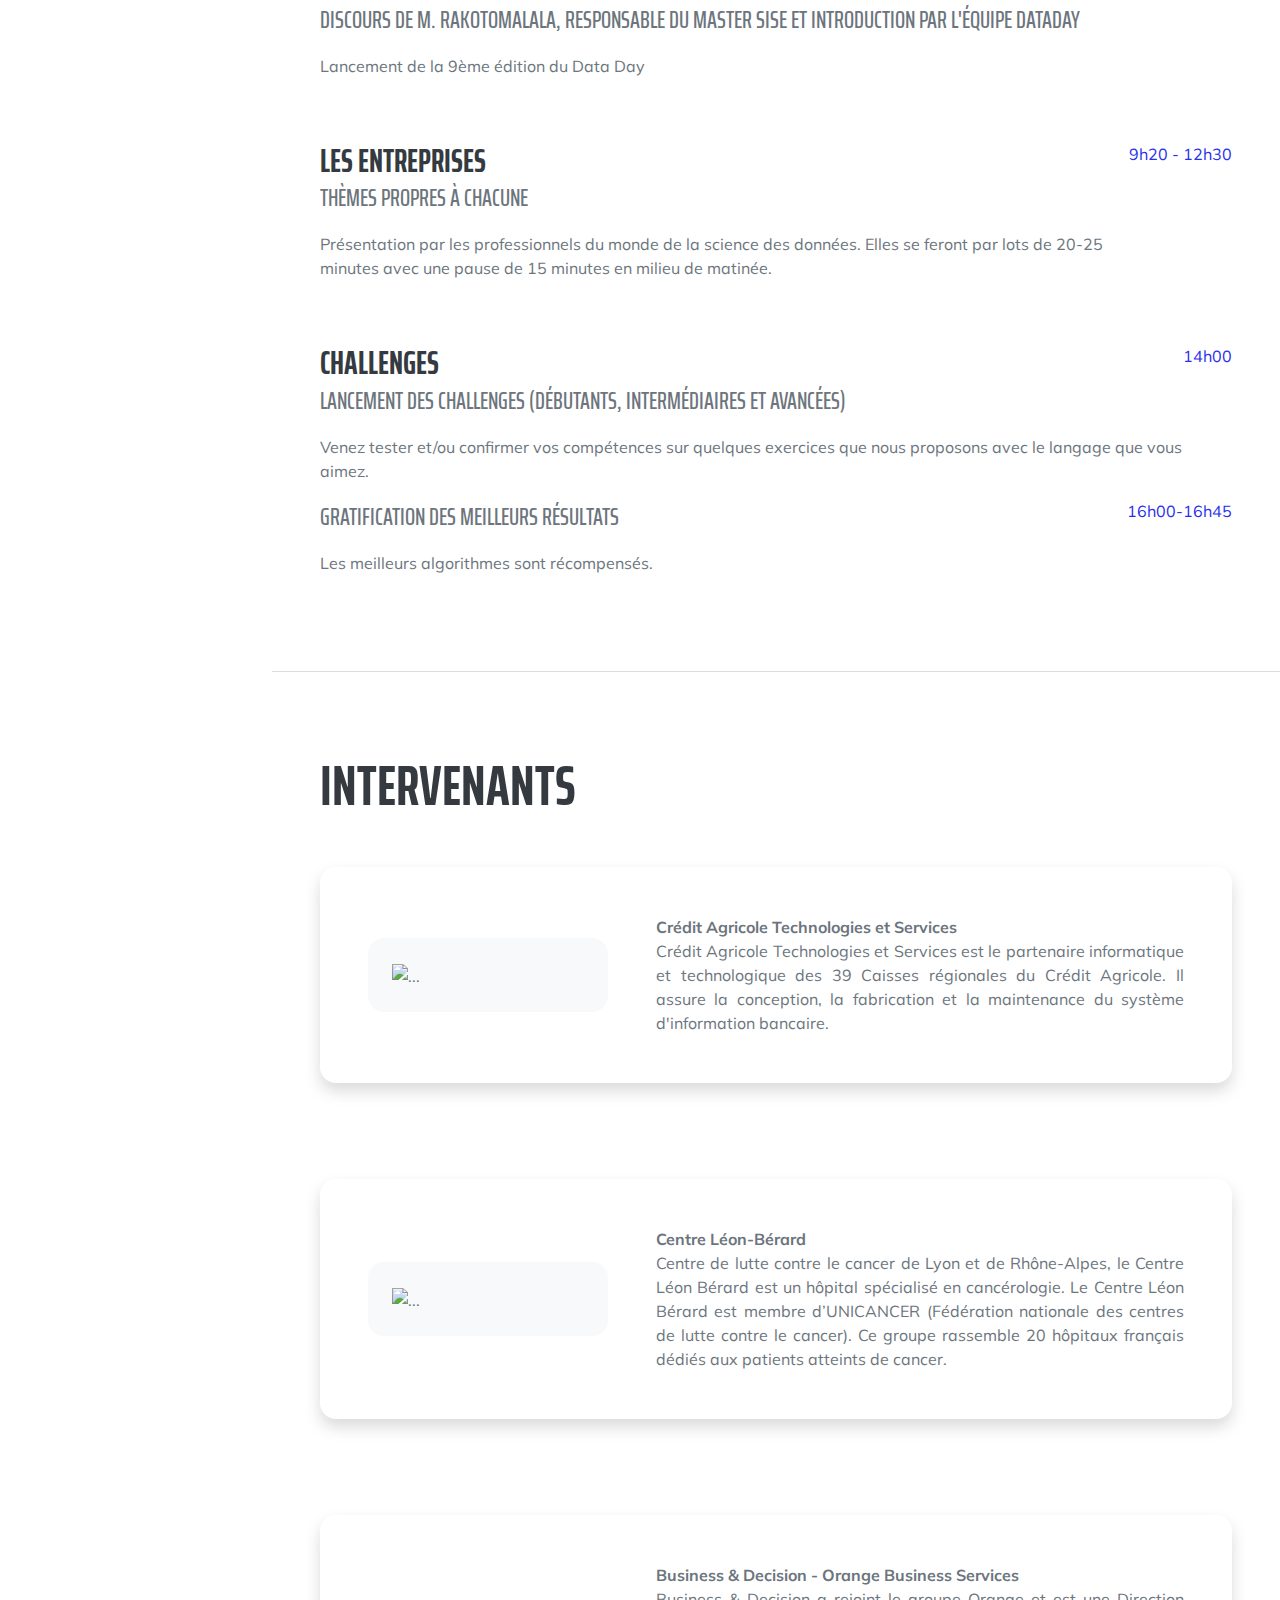
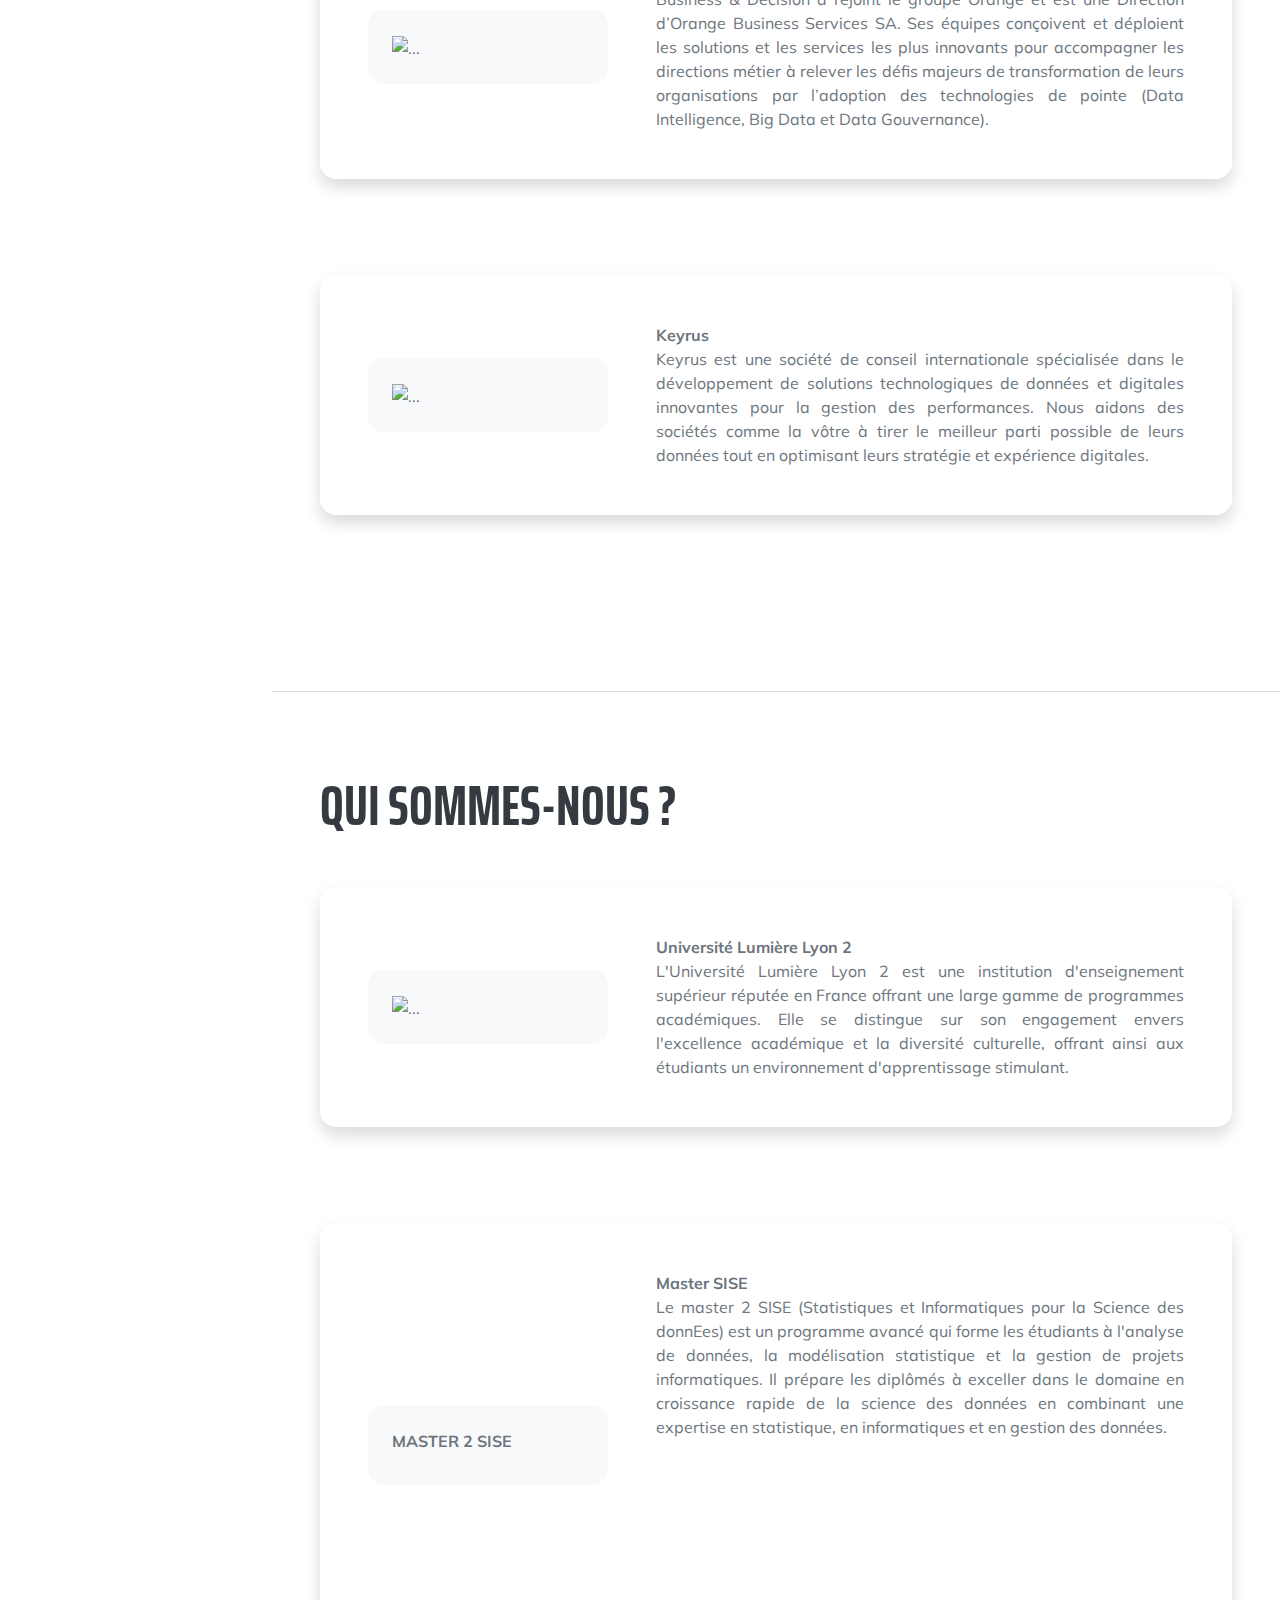
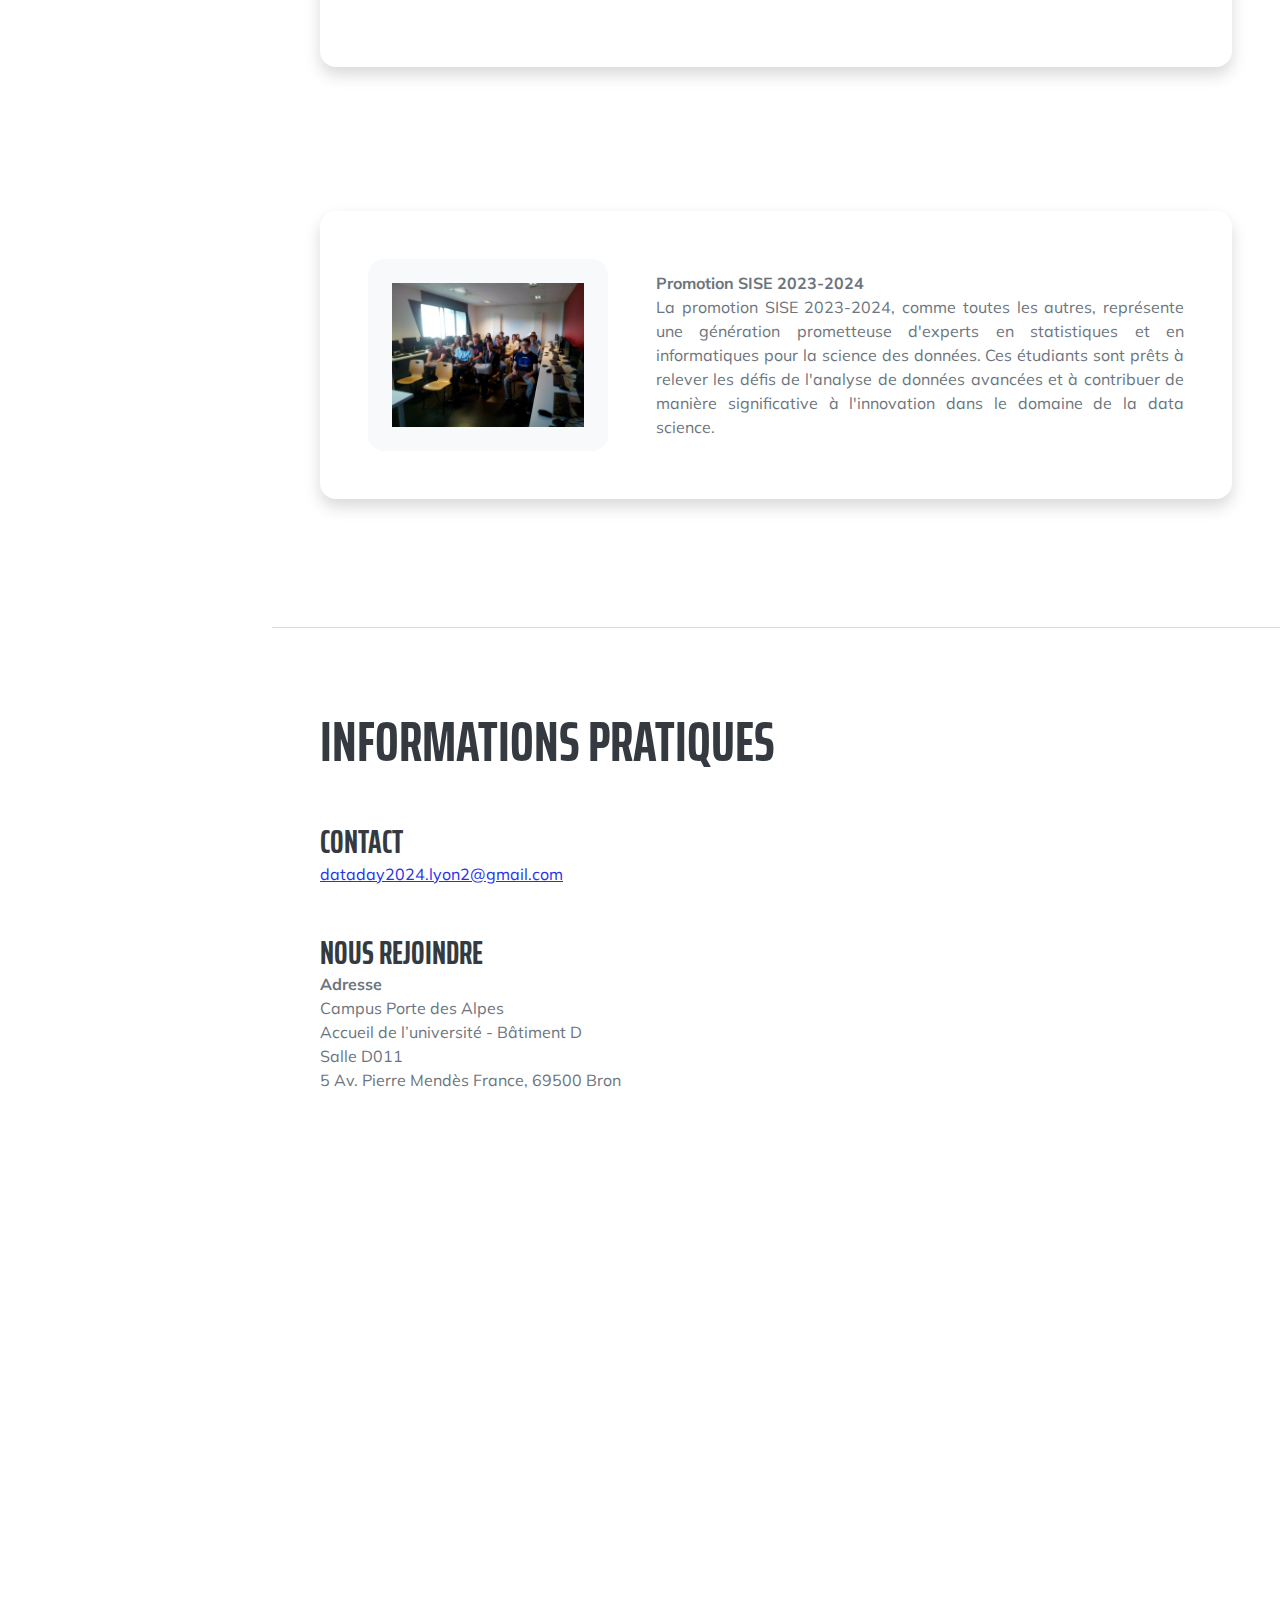
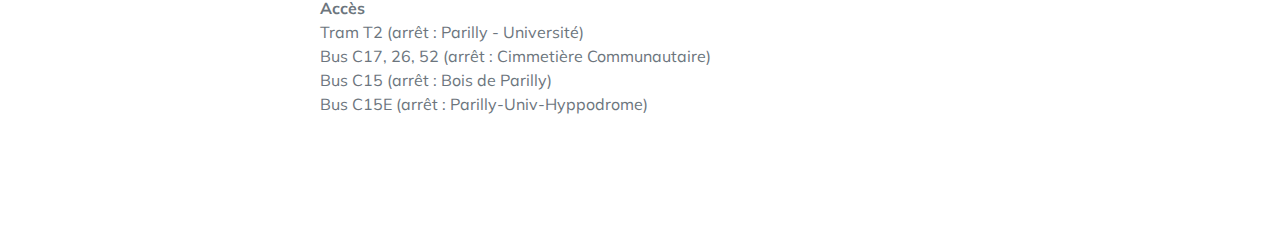
==== commit c7093d5c: "Correction "conviés"" ====
--- a/src/index.html
+++ b/src/index.html
@@ -108,7 +108,7 @@
                         <div class="flex-grow-1">
                             <h3 class="mb-0">Buffet</h3>
                             <div class="subheading mb-3">Accueil des entreprises</div>
-                            <p>Les étudiants sont éventuellement convié à ce repas.</p>
+                            <p>Les étudiants sont éventuellement conviés à ce repas.</p>
                         </div>
                         <div class="flex-shrink-0"><span class="text-primary">8h30 - 9h00</span></div>
                     </div>
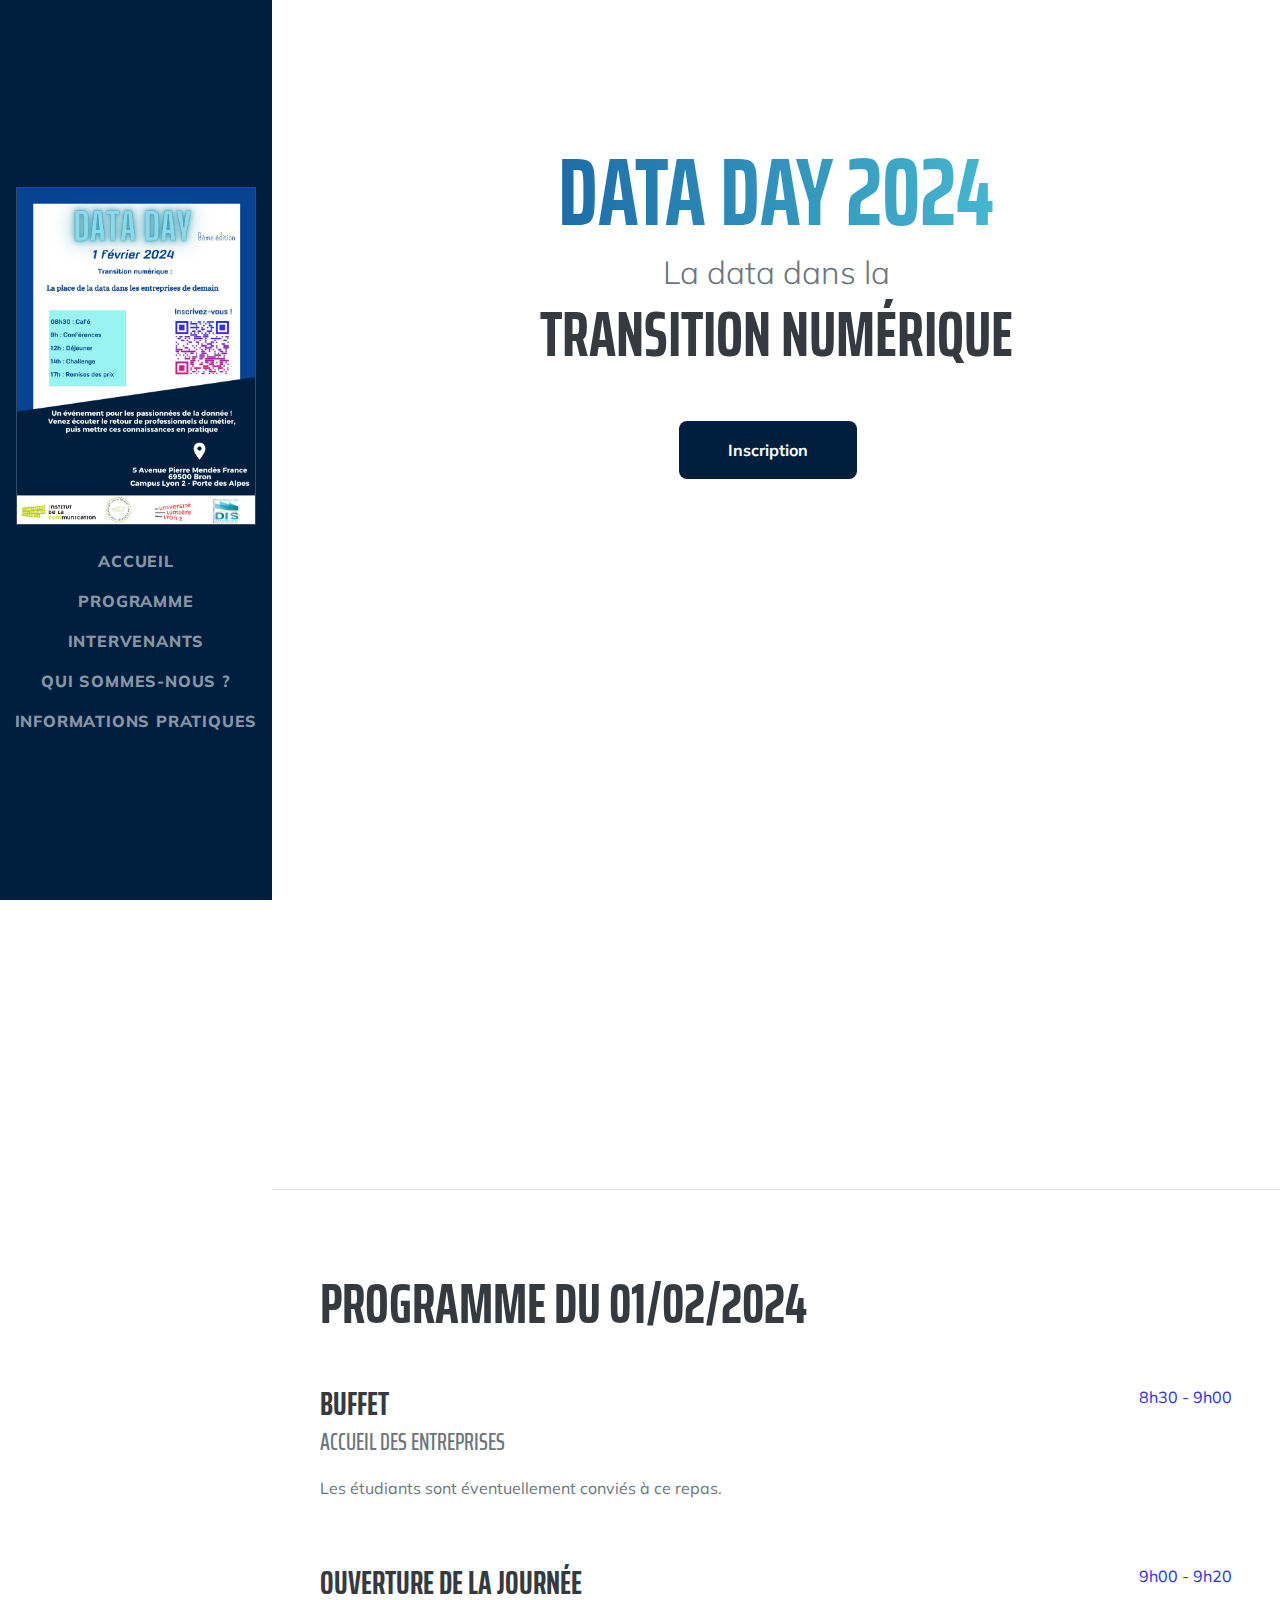
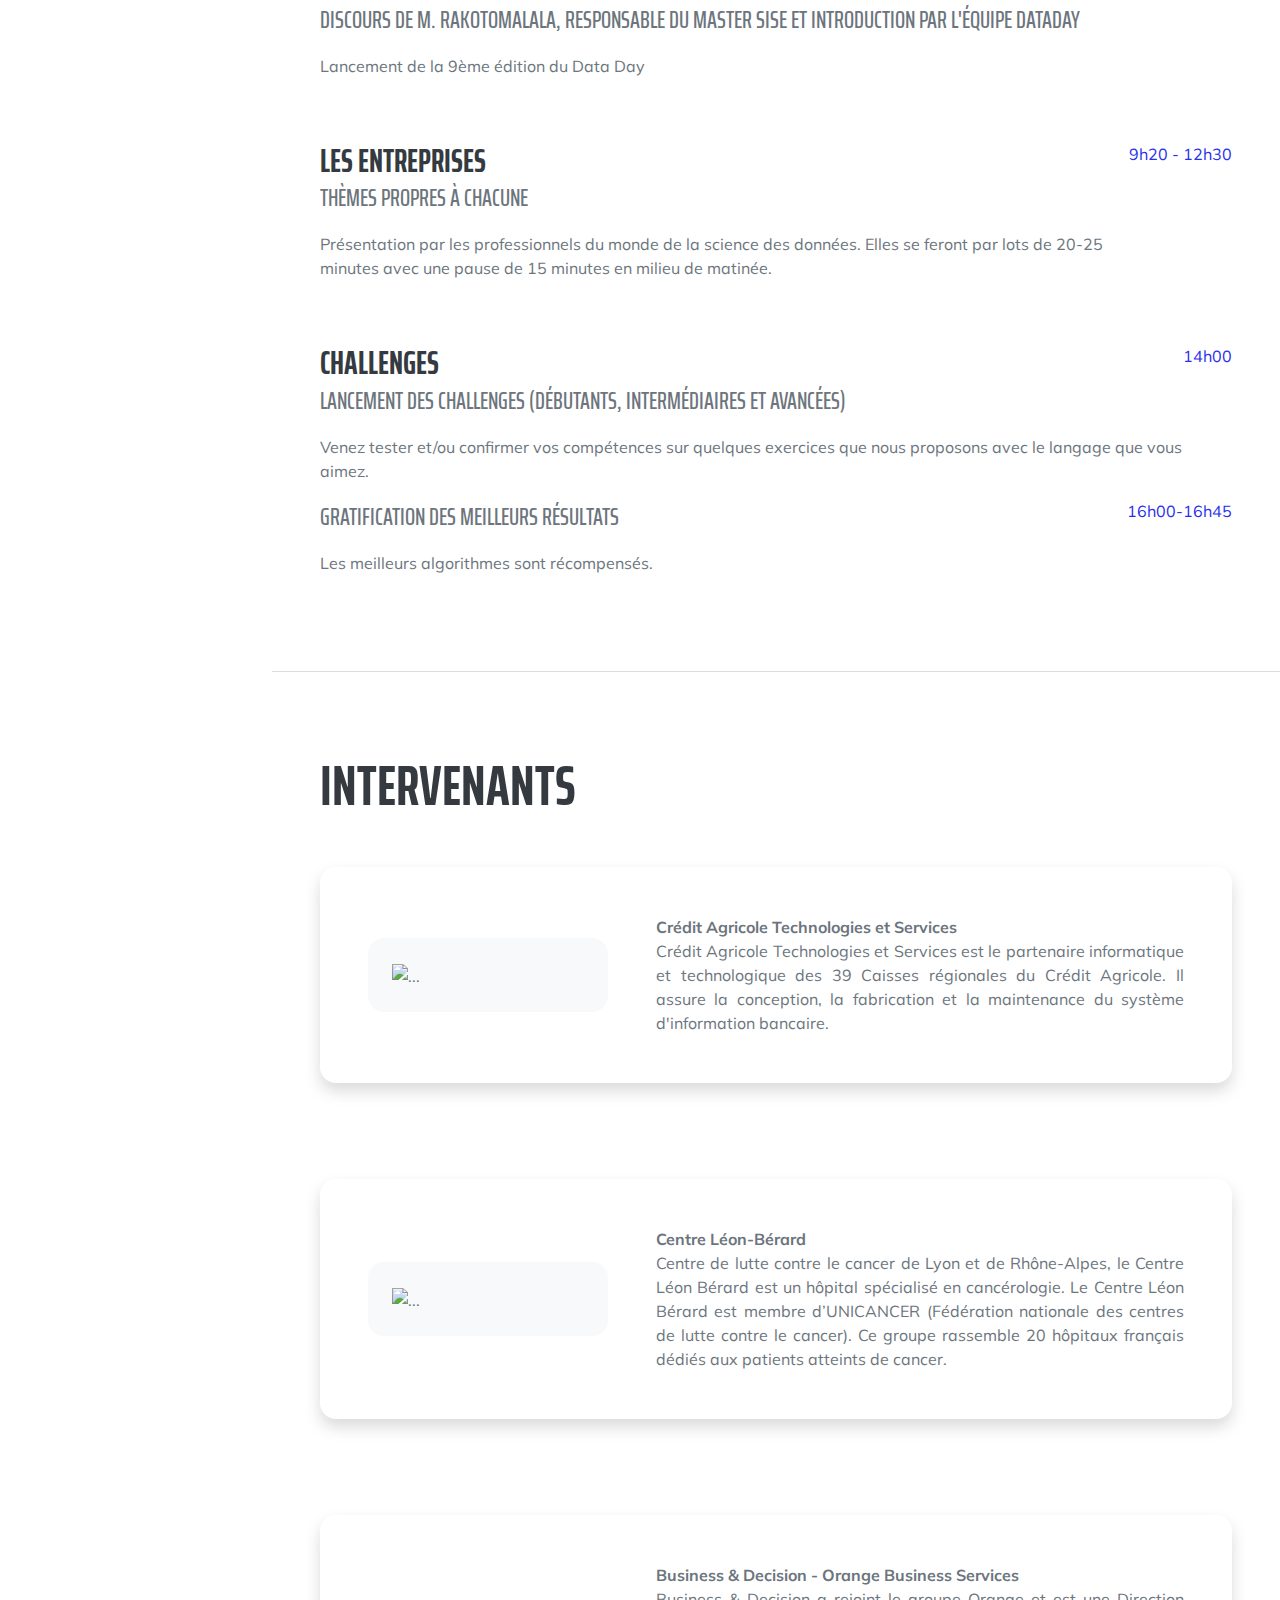
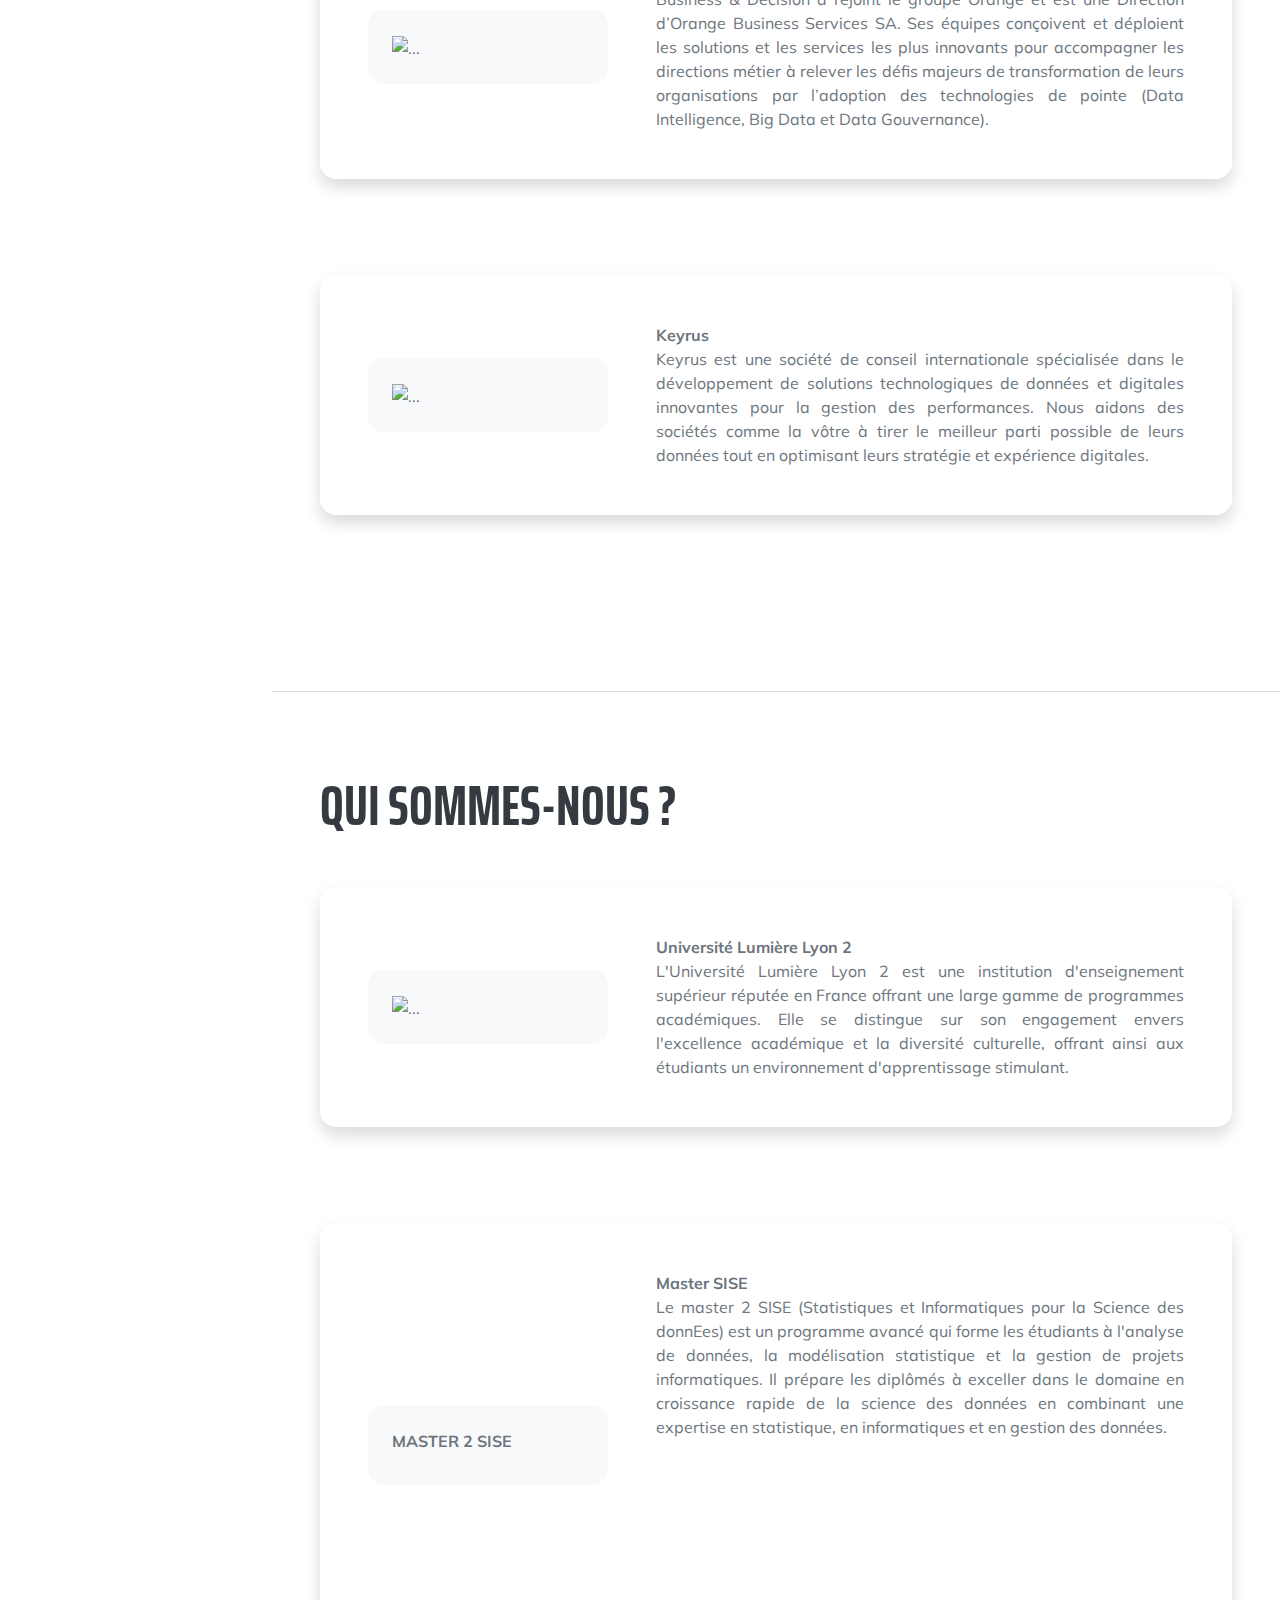
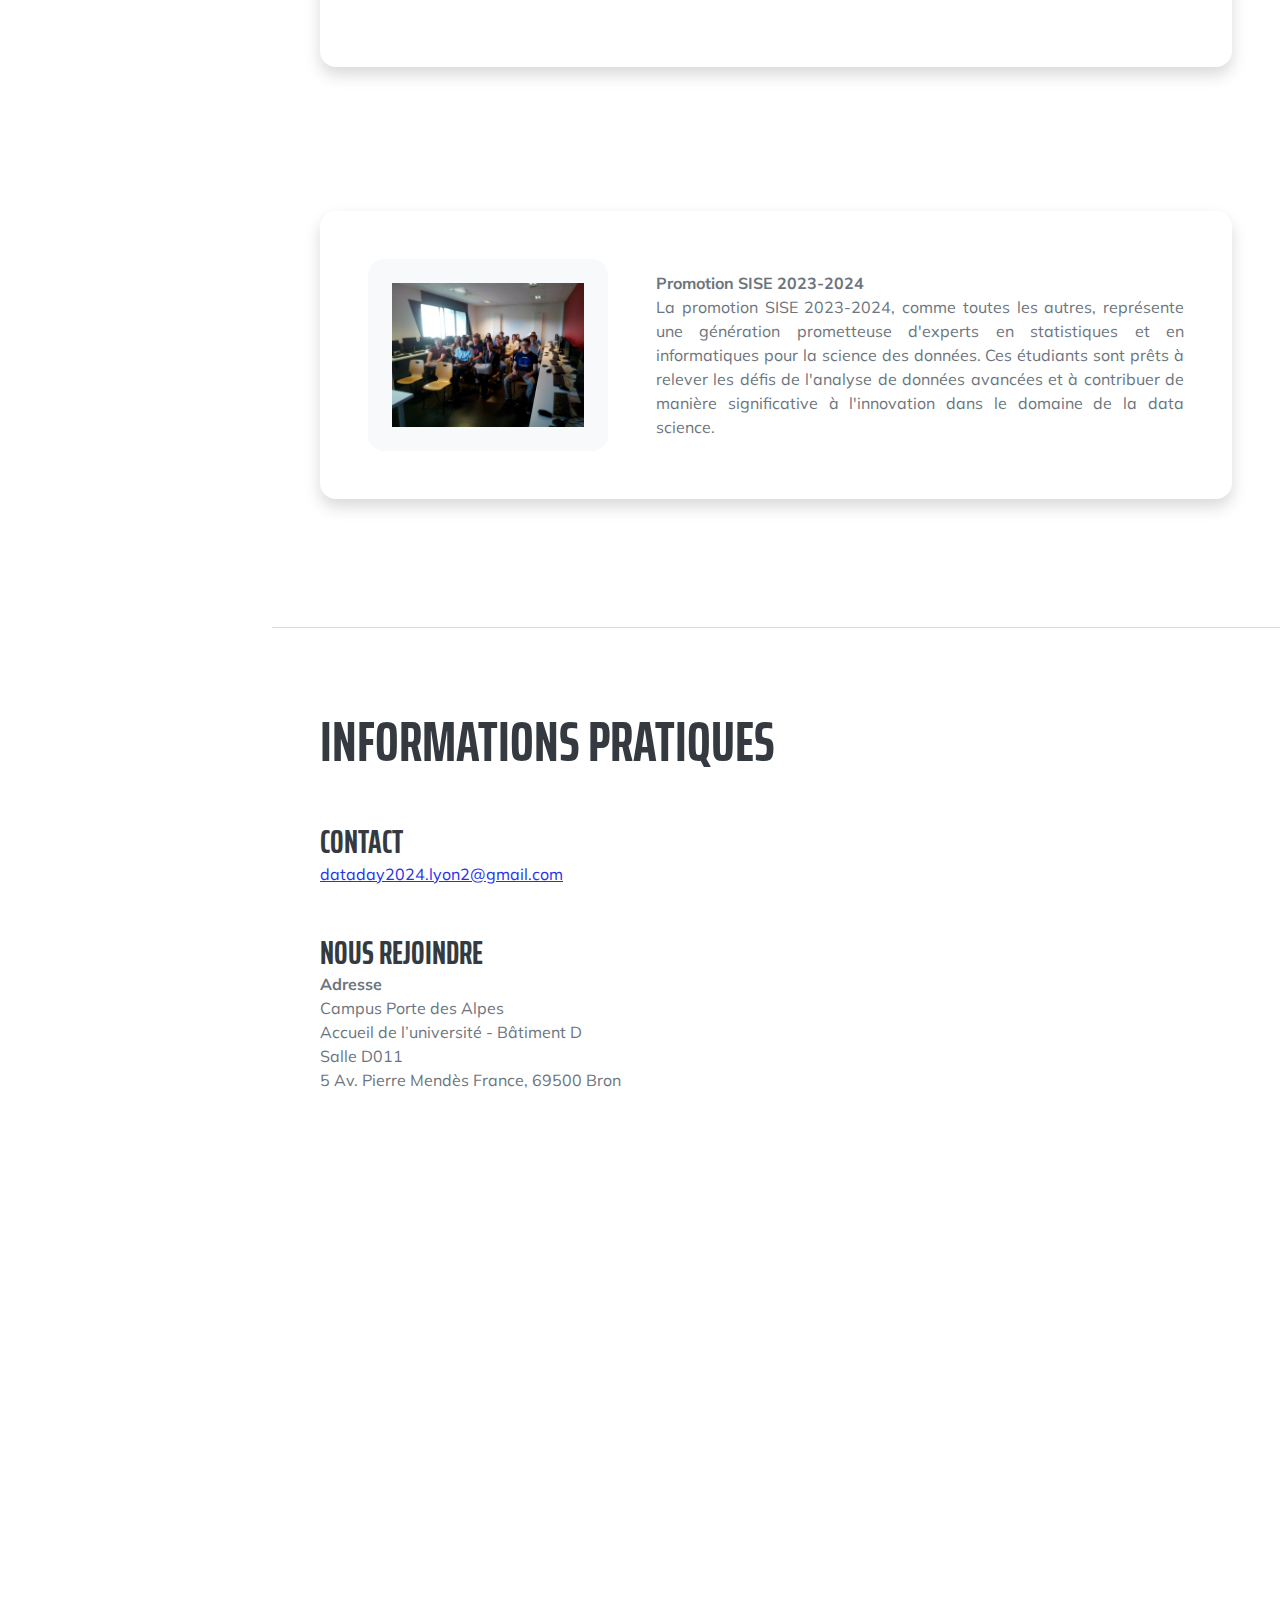
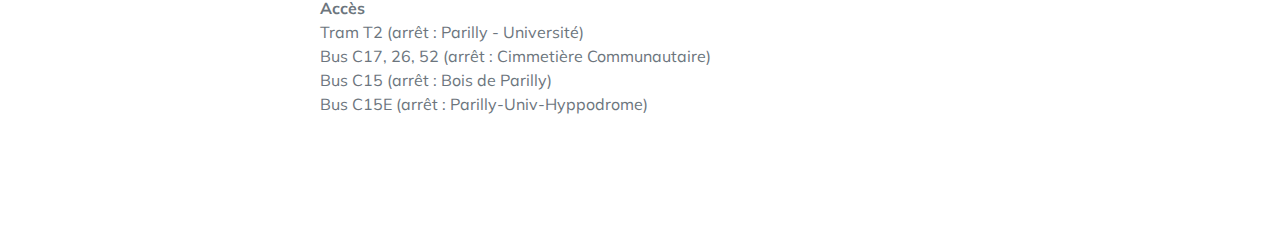
==== commit 215b19e9: "Correction position affiche" ====
--- a/src/index.html
+++ b/src/index.html
@@ -85,15 +85,13 @@
                         </div>
 
                         <div class="element-mobile-only">
-                            <br/><br/><br/>
-                            <div class="col-xxl-7">
-                                <!-- Header profile picture-->
+                            <img class="profile-img affiche_css" id="affiche" src="../asset/DataDay.png" alt="DataDay 2024" />
+                            <!-- <div class="col-xxl-7">
                                 <div class="d-flex justify-content-center mt-5 mt-xxl-0">
                                     <div class="profile bg-gradient-primary-to-secondary">
                                         <img class="profile-img affiche_css" id="affiche" src="../asset/DataDay.png" alt="DataDay 2024" />
-                                    </div>
-                                </div>
-                            </div>
+                                </div>
+                            </div> -->
                         </div>
                         
                     </div>
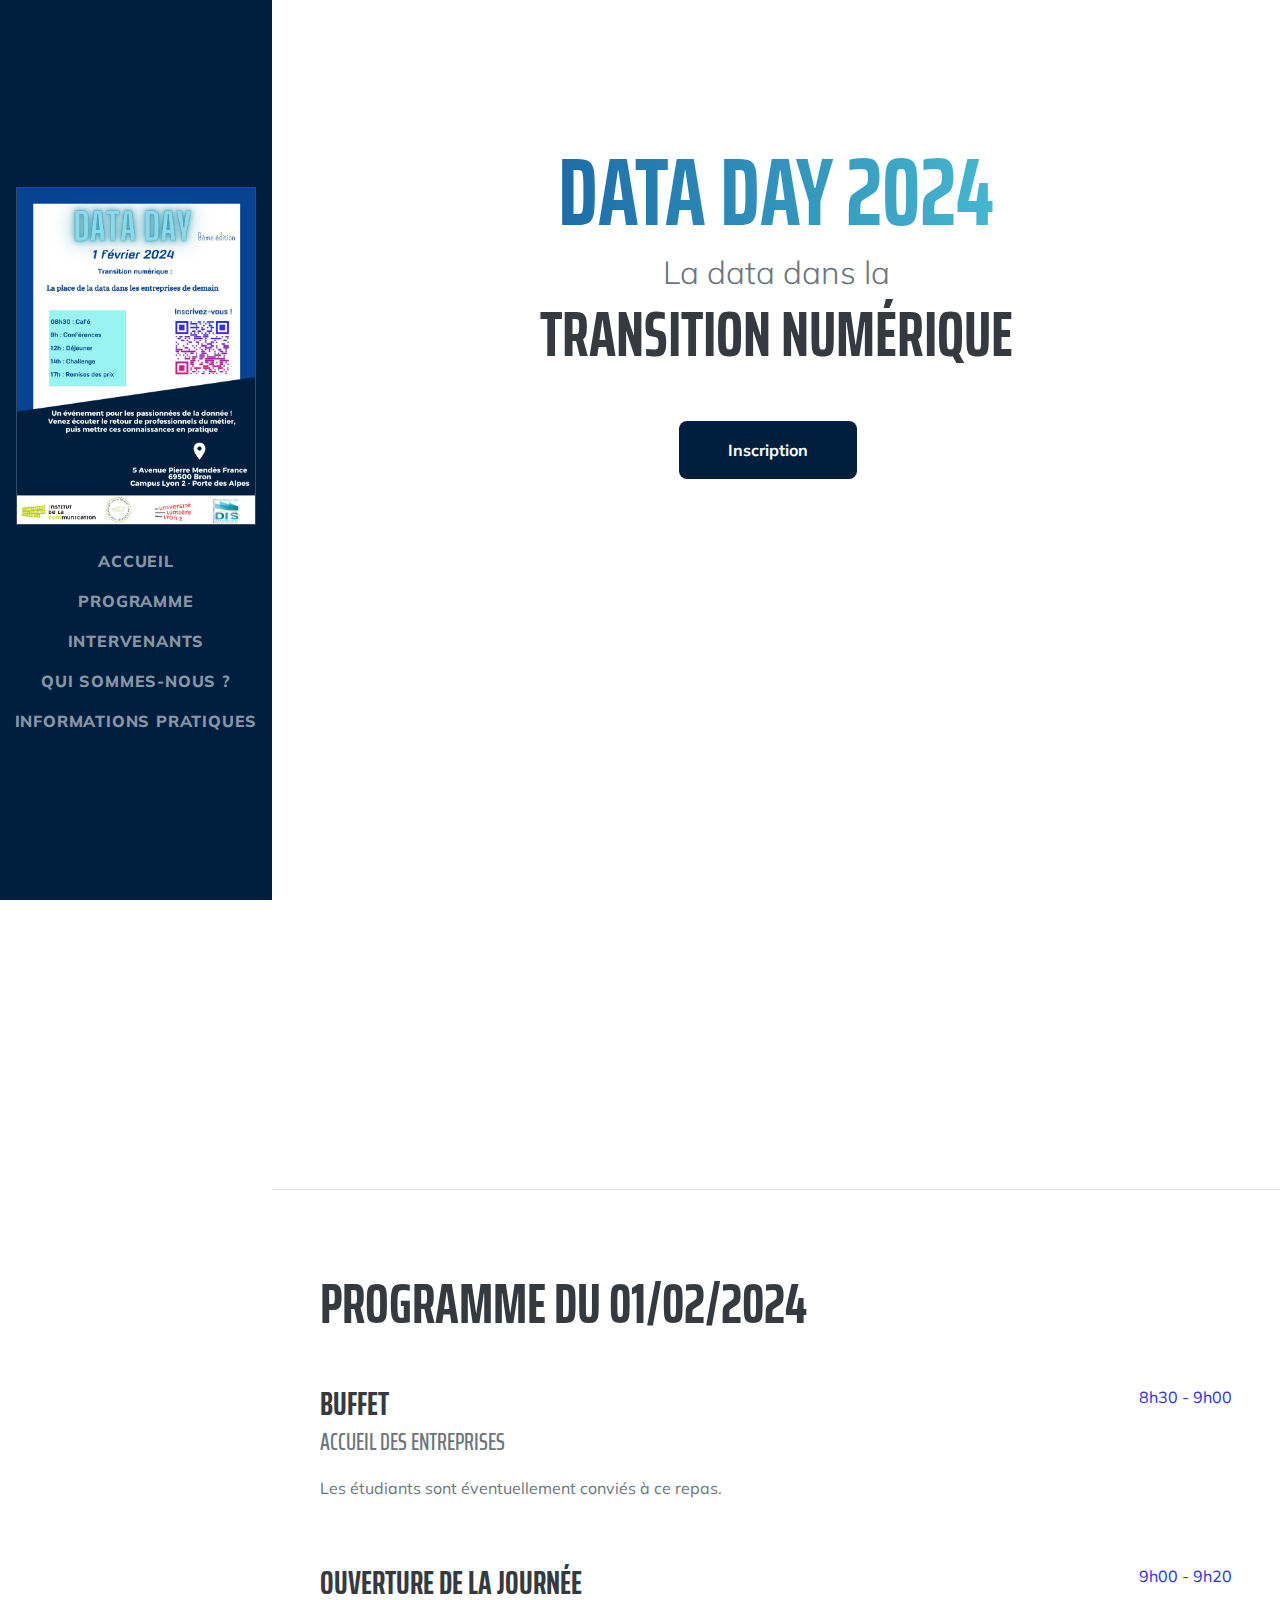
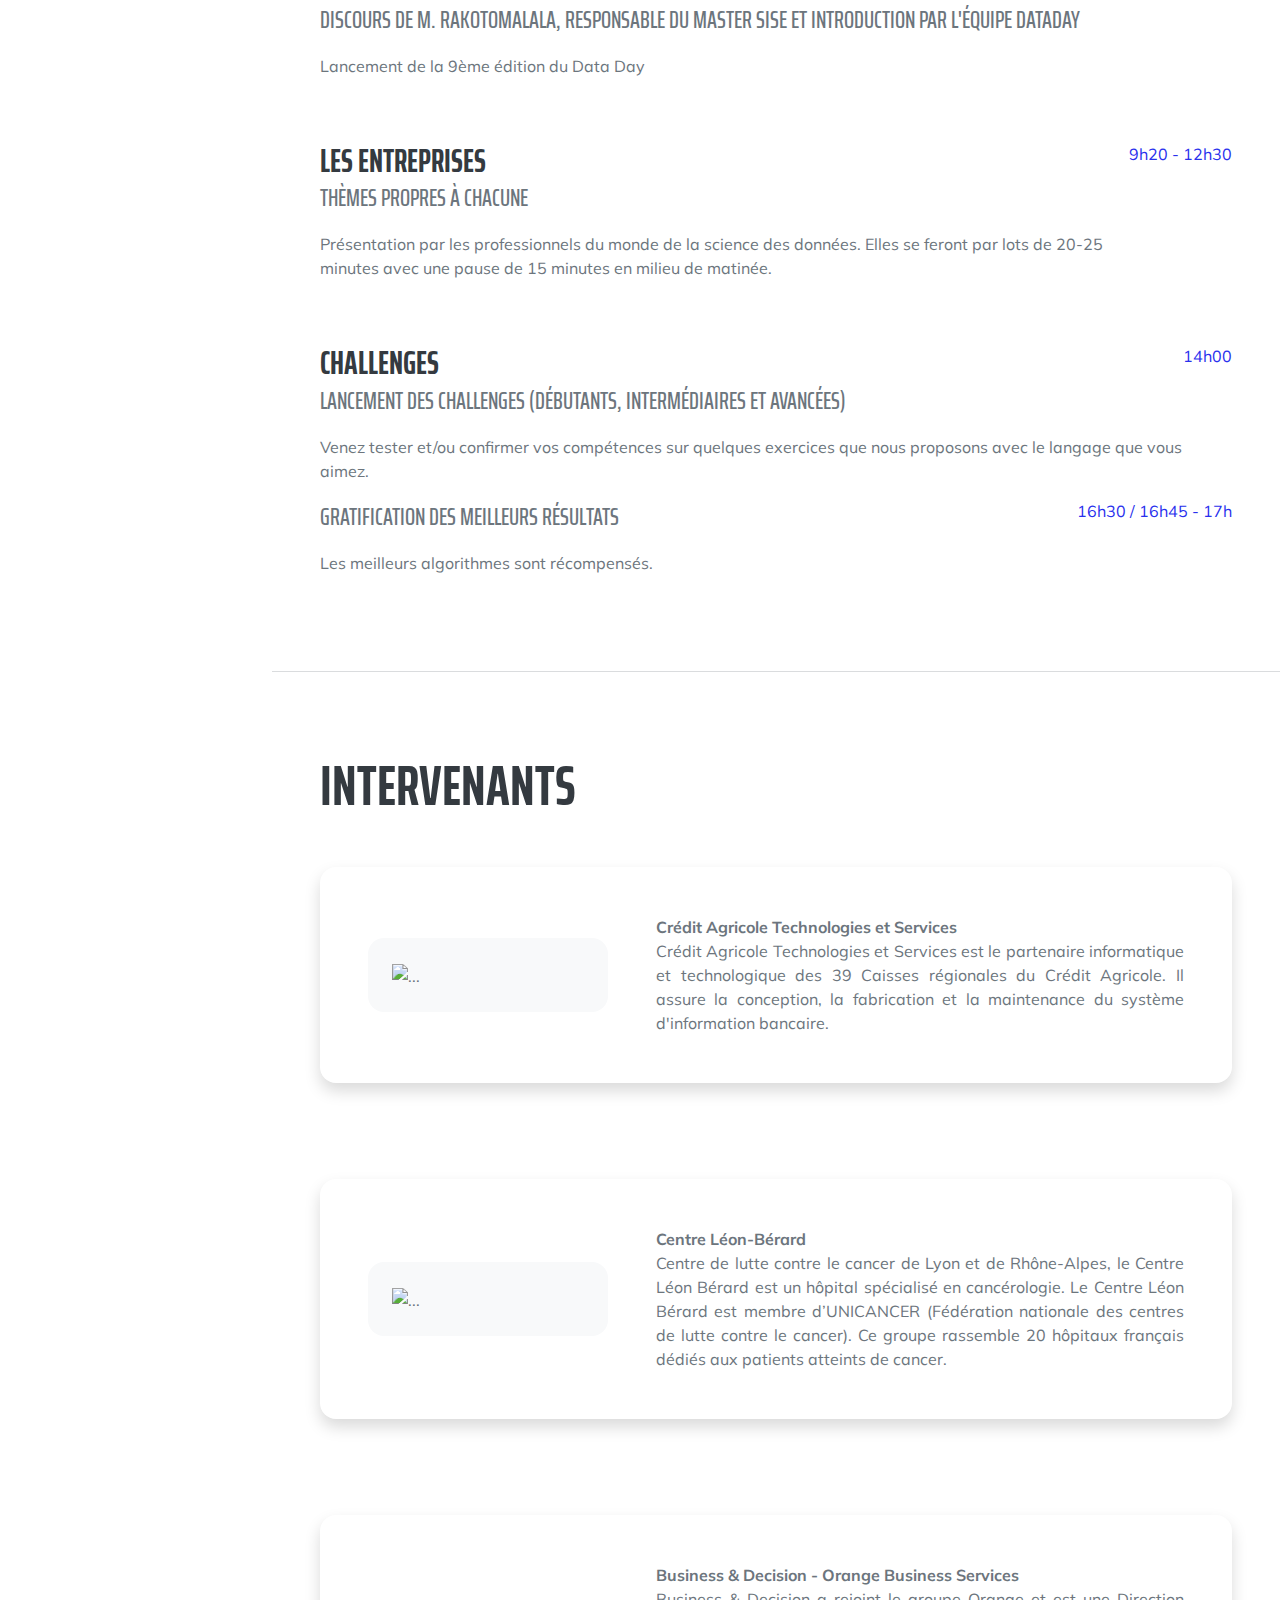
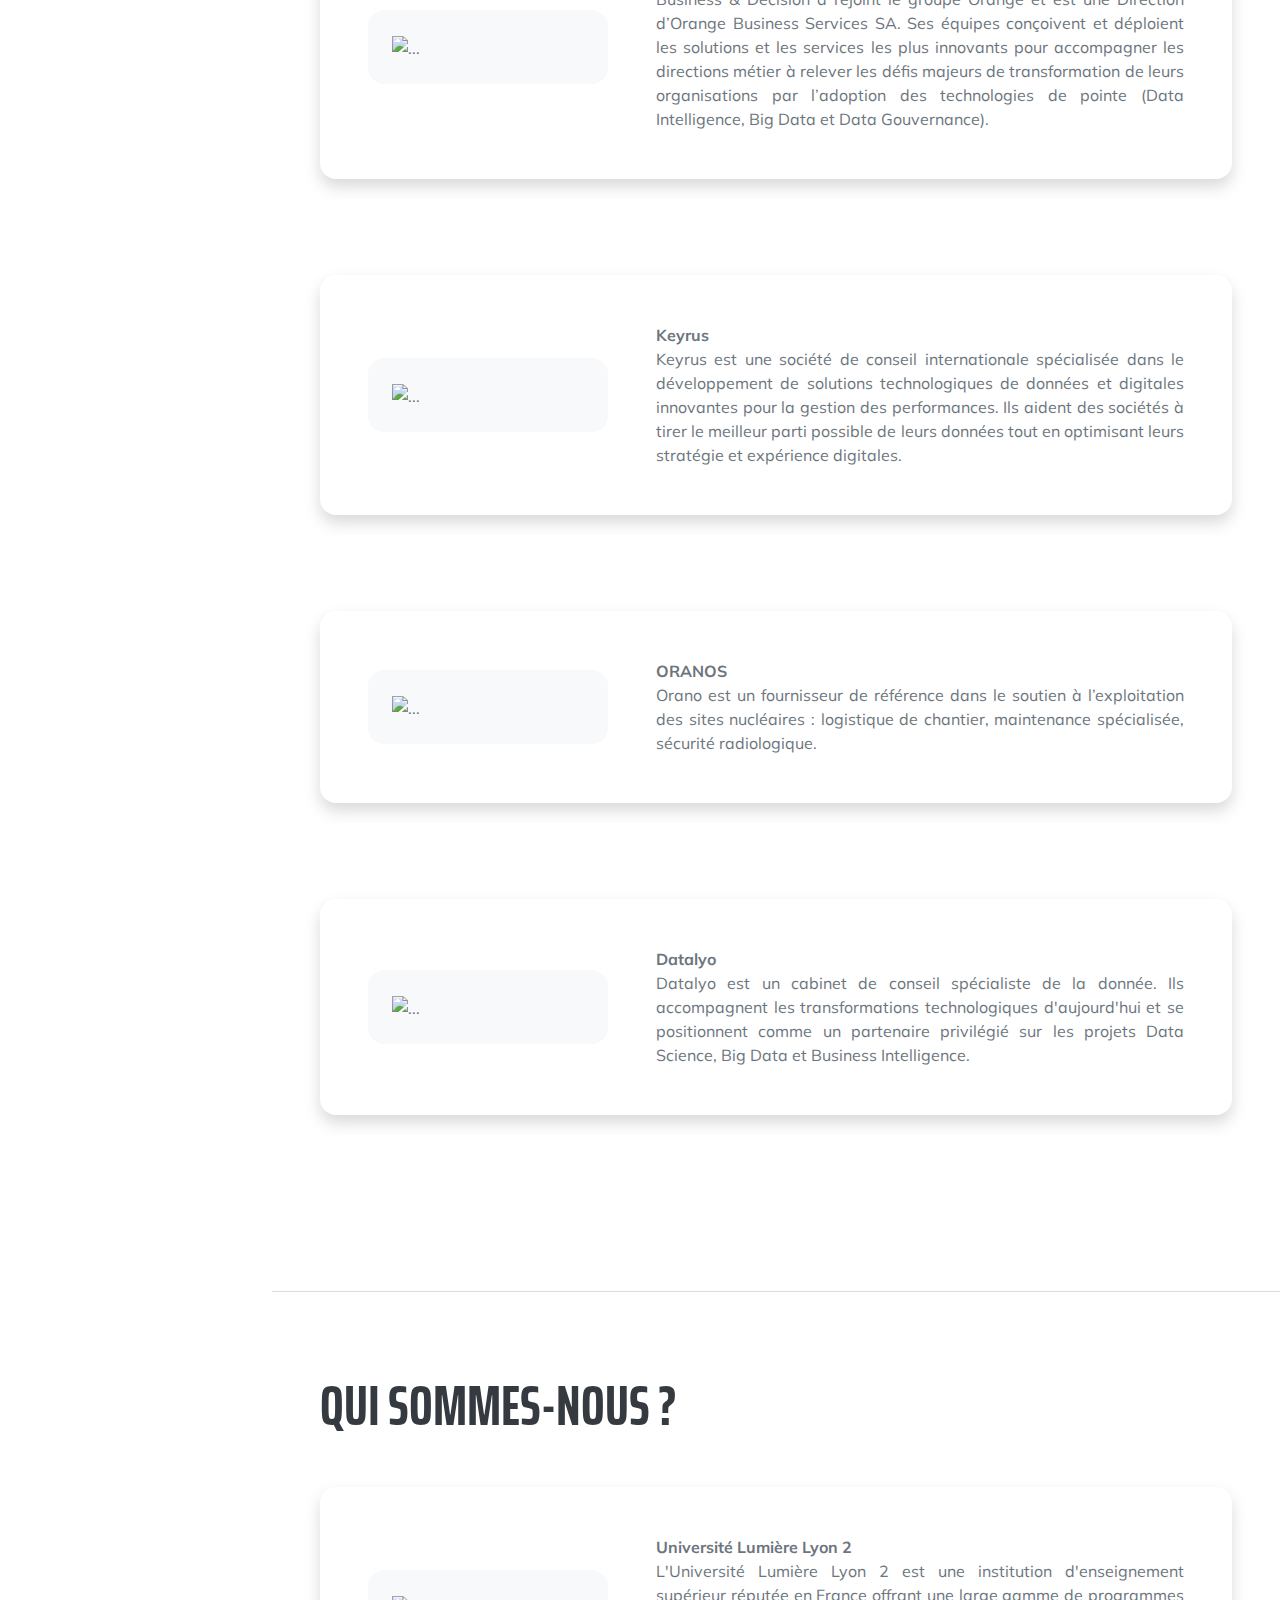
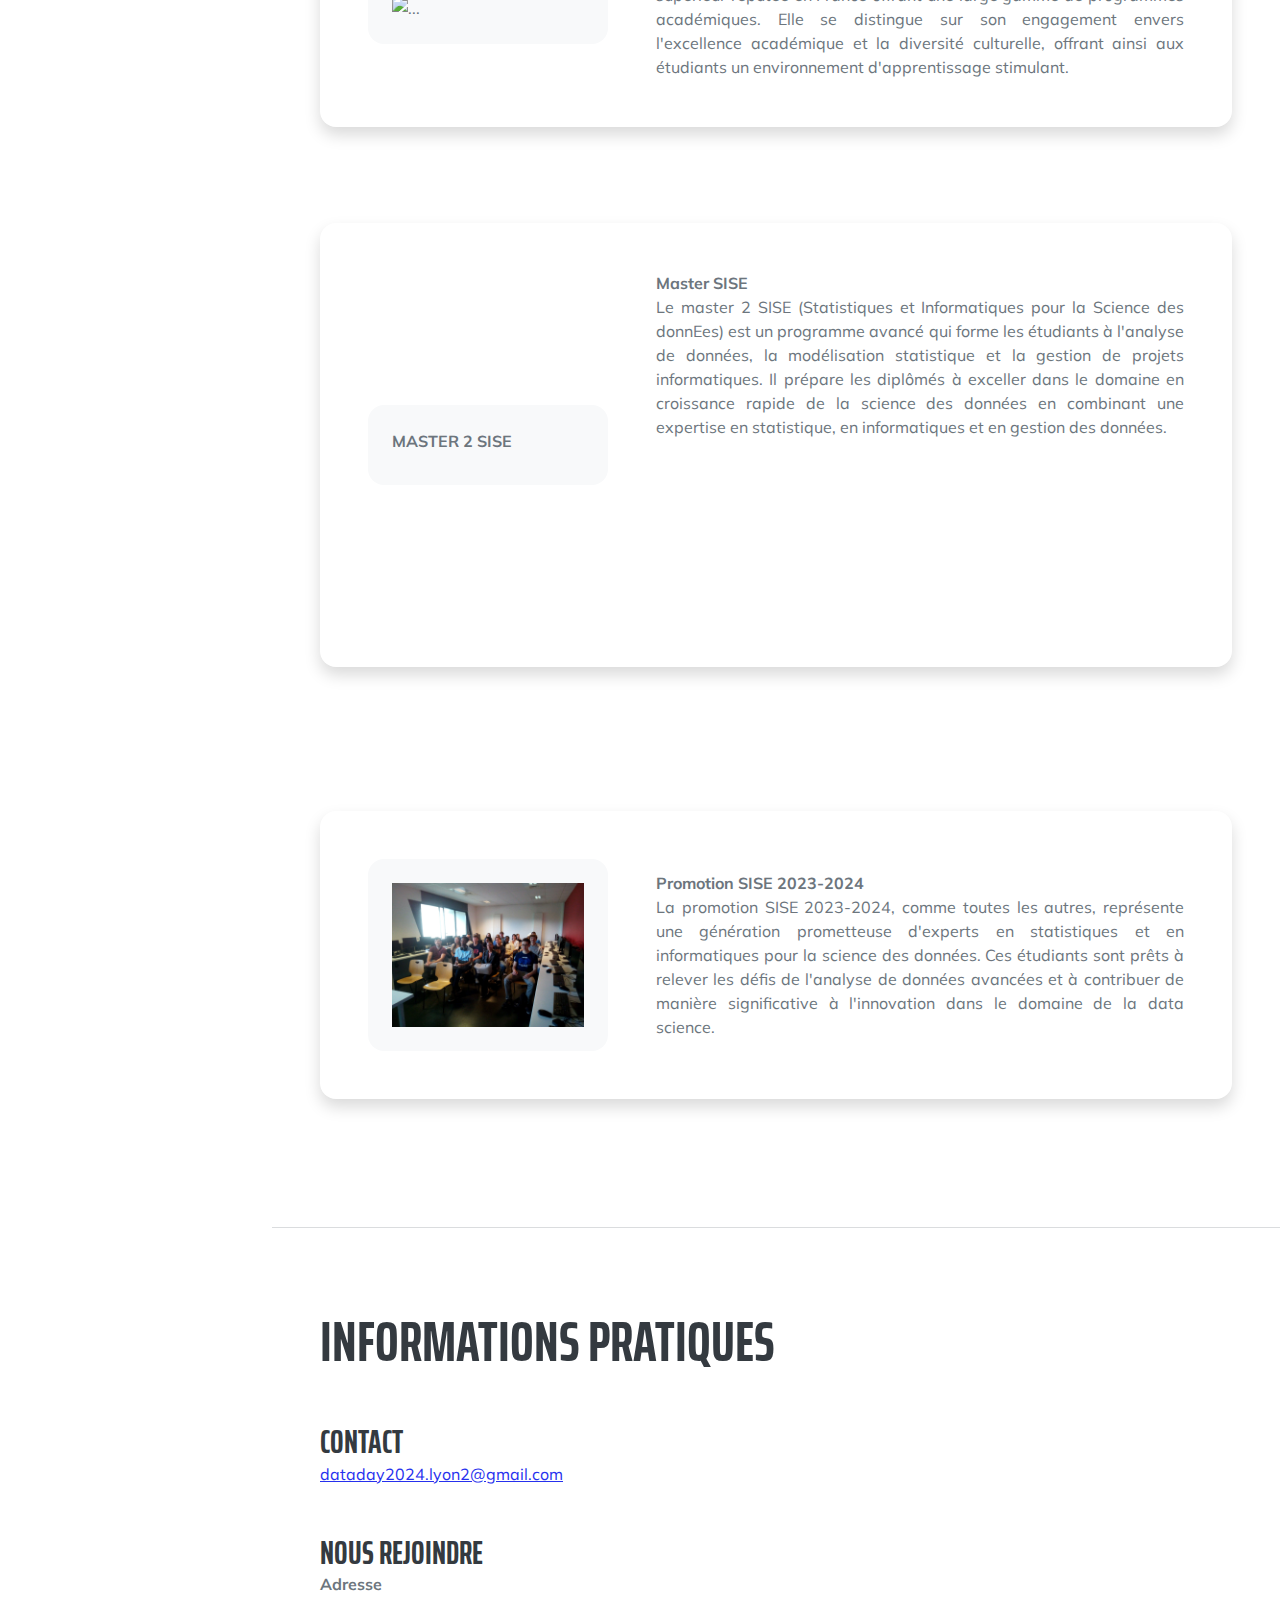
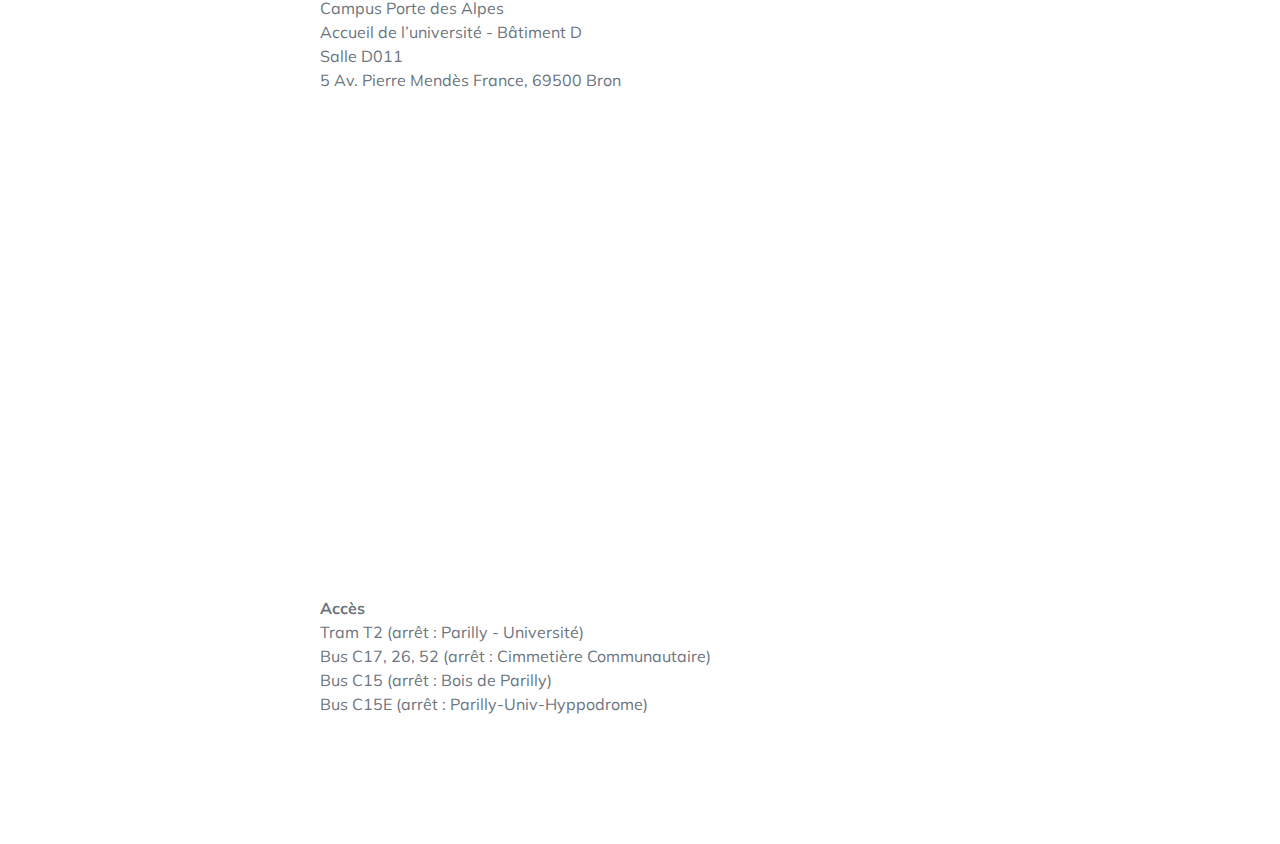
==== commit 8870e24f: "Ajout entreprises" ====
--- a/src/index.html
+++ b/src/index.html
@@ -120,6 +120,7 @@
                         </div>
                         <div class="flex-shrink-0"><span class="text-primary">9h00 - 9h20</span></div>
                     </div>
+
                     <div class="d-flex flex-column flex-md-row justify-content-between mb-5">
                         <div class="flex-grow-1">
                             <h3 class="mb-0">Les entreprises</h3>
@@ -130,6 +131,10 @@
                         </div>
                         <div class="flex-shrink-0"><span class="text-primary">9h20 - 12h30</span></div>
                     </div>
+
+
+
+
                     <div class="d-flex flex-column flex-md-row justify-content-between">
                         <div class="flex-grow-1">
                             <h3 class="mb-0">Challenges</h3>
@@ -145,7 +150,7 @@
                             <div class="subheading mb-3">Gratification des meilleurs résultats</div>
                             <p>Les meilleurs algorithmes sont récompensés.</p>
                         </div>
-                        <div class="flex-shrink-0"><span class="text-primary">16h00-16h45</span></div>
+                        <div class="flex-shrink-0"><span class="text-primary">16h30 / 16h45 - 17h</span></div>
                     </div>
                 </div>
             </section>
@@ -232,7 +237,48 @@
                                     <div class="col-lg-8">
                                         <div>
                                             <div><B>Keyrus</B></div>
-                                            Keyrus est une société de conseil internationale spécialisée dans le développement de solutions technologiques de données et digitales innovantes pour la gestion des performances. Nous aidons des sociétés comme la vôtre à tirer le meilleur parti possible de leurs données tout en optimisant leurs stratégie et expérience digitales. 
+                                            Keyrus est une société de conseil internationale spécialisée dans le développement de solutions technologiques de données et digitales innovantes pour la gestion des performances. Ils aident des sociétés à tirer le meilleur parti possible de leurs données tout en optimisant leurs stratégie et expérience digitales. 
+                                        </div>
+                                    </div>
+                                </div>
+                            </div>
+                        </div>
+                    </div>
+
+                    <div class="d-flex flex-column flex-md-row justify-content-between mb-5">
+                        <div class="card shadow border-0 rounded-4 mb-5">
+                            <div class="card-body p-5">
+                                <div class="row align-items-center gx-5">
+                                    <div class="col text-center text-lg-start mb-4 mb-lg-0">
+                                        <div class="bg-light p-4 rounded-4">
+                                            <img class="img-fluid" src="https://www.orano.group/images/default-source/default-album/system/orano-logo-black45ba6dfee0744a7192abfcba9b8bf3cc.png?sfvrsn=68f19995_2&MaxWidth=150&MaxHeight=150&ScaleUp=false&Quality=High&Method=ResizeFitToAreaArguments&Signature=F9C289F25A9068F04BEECA58EECF42608AAAAC77" alt="..." />
+                                        </div>
+                                    </div>
+                                    <div class="col-lg-8">
+                                        <div>
+                                            <div><B>ORANOS</B></div>
+                                            Orano est un fournisseur de référence dans le soutien à l’exploitation des sites nucléaires : logistique de chantier, maintenance spécialisée, sécurité radiologique.
+                                        </div>
+                                    </div>
+                                </div>
+                            </div>
+                        </div>
+                    </div>
+
+                    <div class="d-flex flex-column flex-md-row justify-content-between mb-5">
+                        <div class="card shadow border-0 rounded-4 mb-5">
+                            <div class="card-body p-5">
+                                <div class="row align-items-center gx-5">
+                                    <div class="col text-center text-lg-start mb-4 mb-lg-0">
+                                        <div class="bg-light p-4 rounded-4">
+                                            <img class="img-fluid" src="https://media.licdn.com/dms/image/C4D0BAQGAMwTwOiaOig/company-logo_200_200/0/1630488523884/datalyo_logo?e=2147483647&v=beta&t=52LVip5dFE9eVCScIPc6nQssTgM5Y_07cMxykXK7VnE" alt="..." />
+                                        </div>
+                                    </div>
+                                    <div class="col-lg-8">
+                                        <div>
+                                            <div><B>Datalyo</B></div>
+                                            Datalyo est un cabinet de conseil spécialiste de la donnée.
+                                            Ils accompagnent les transformations technologiques d'aujourd'hui et se positionnent comme un partenaire privilégié sur les projets Data Science, Big Data et Business Intelligence.
                                         </div>
                                     </div>
                                 </div>
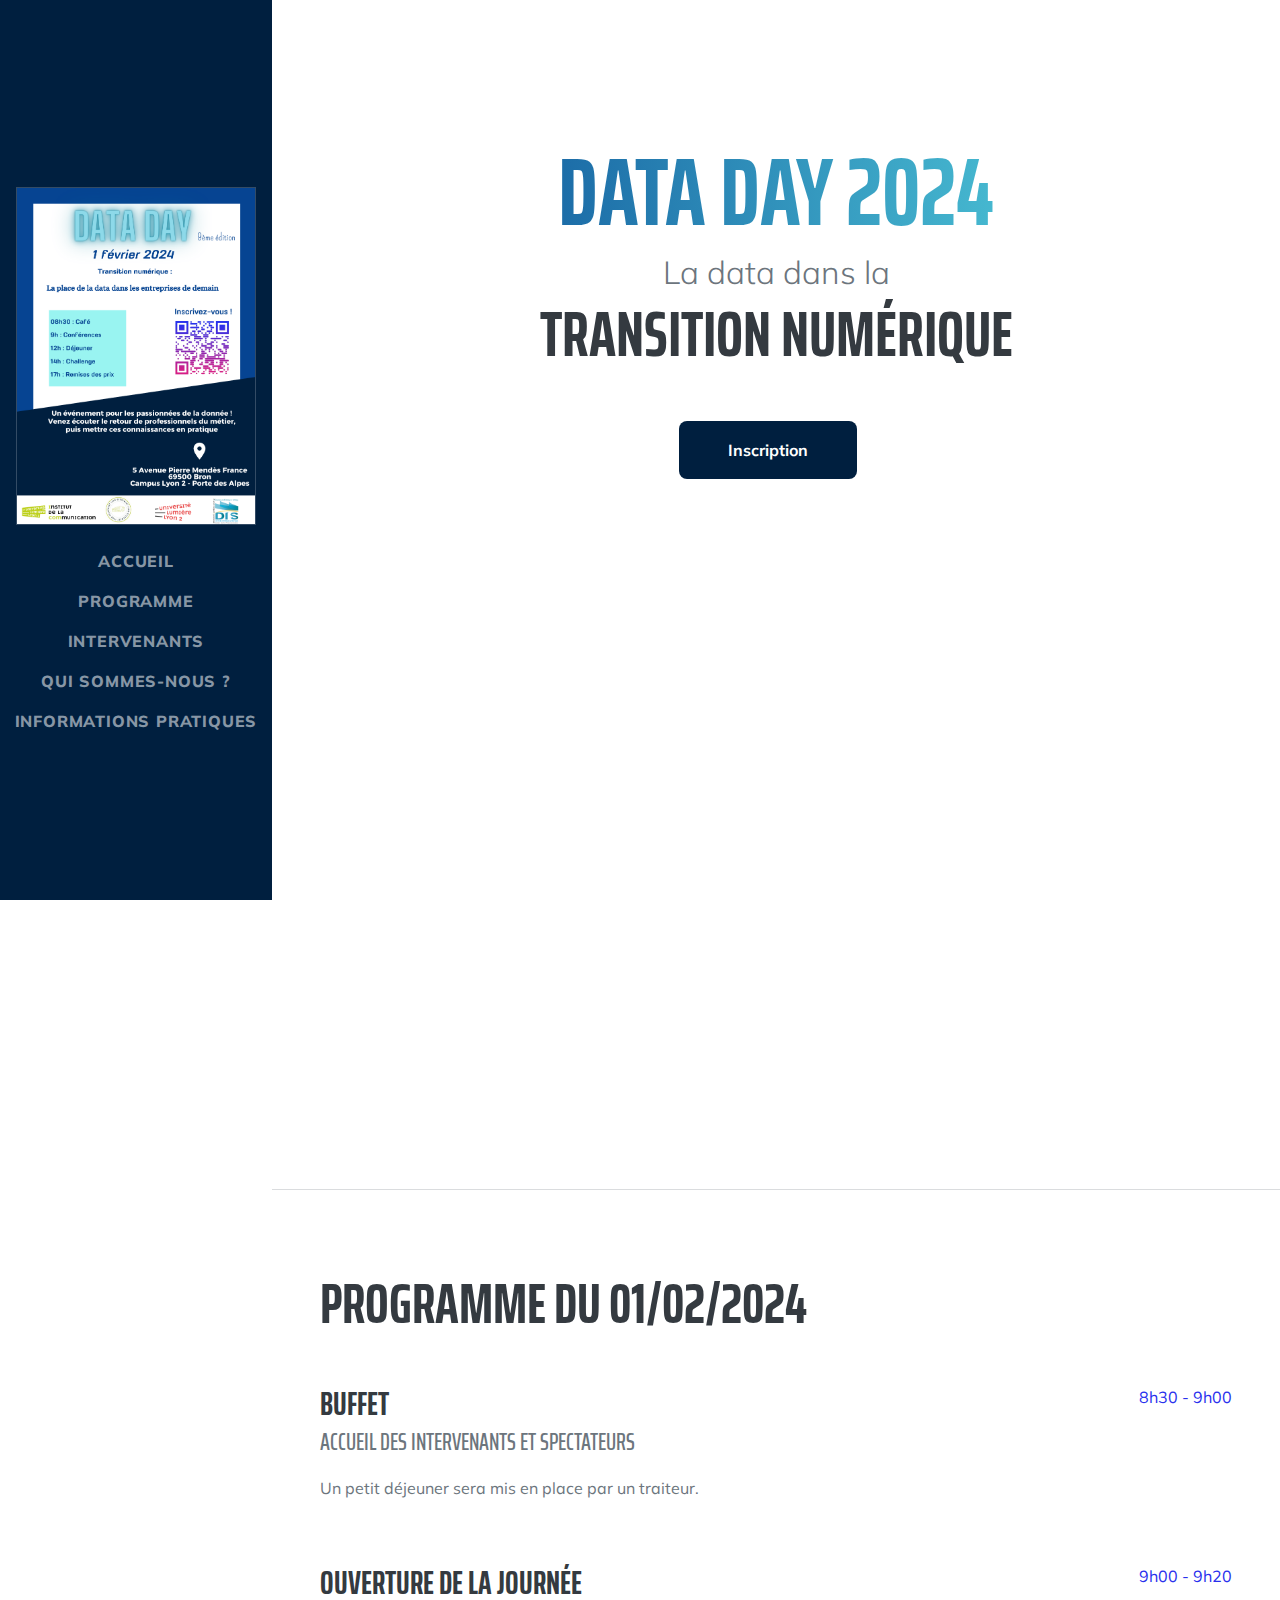
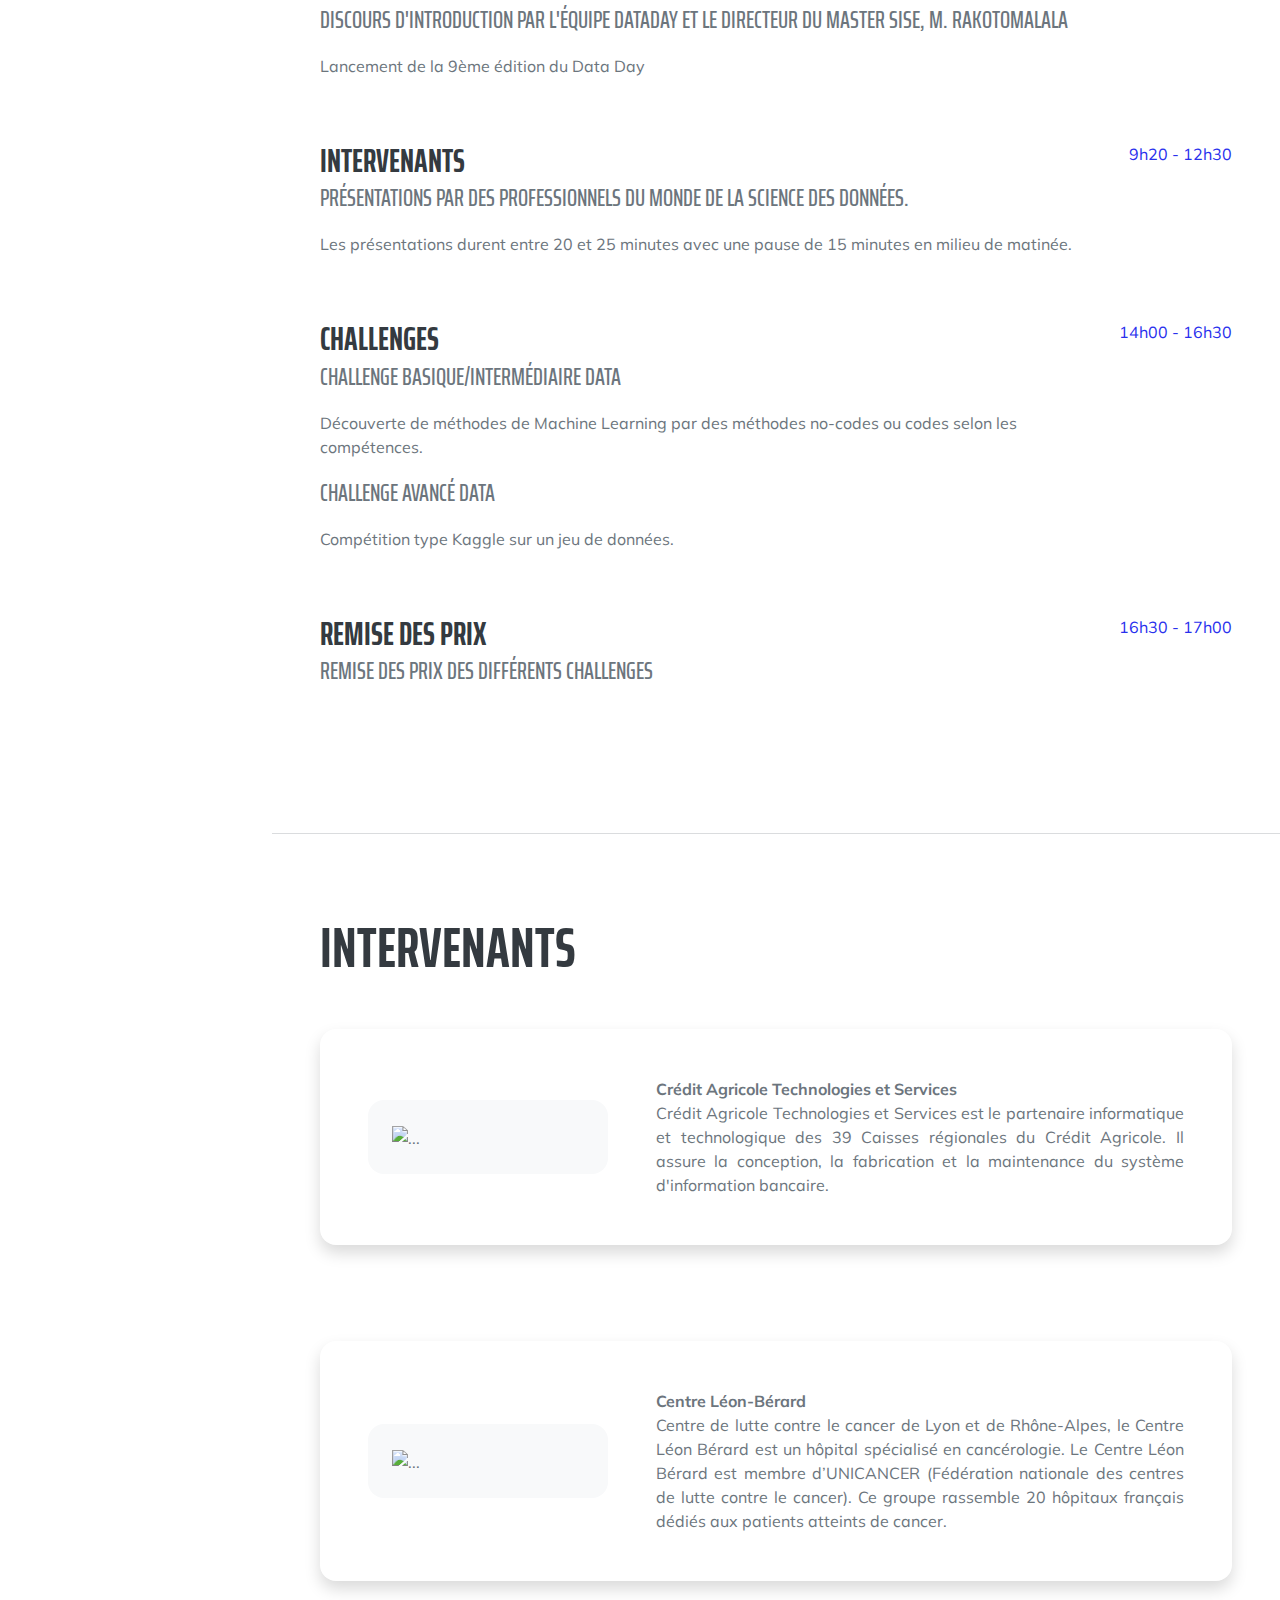
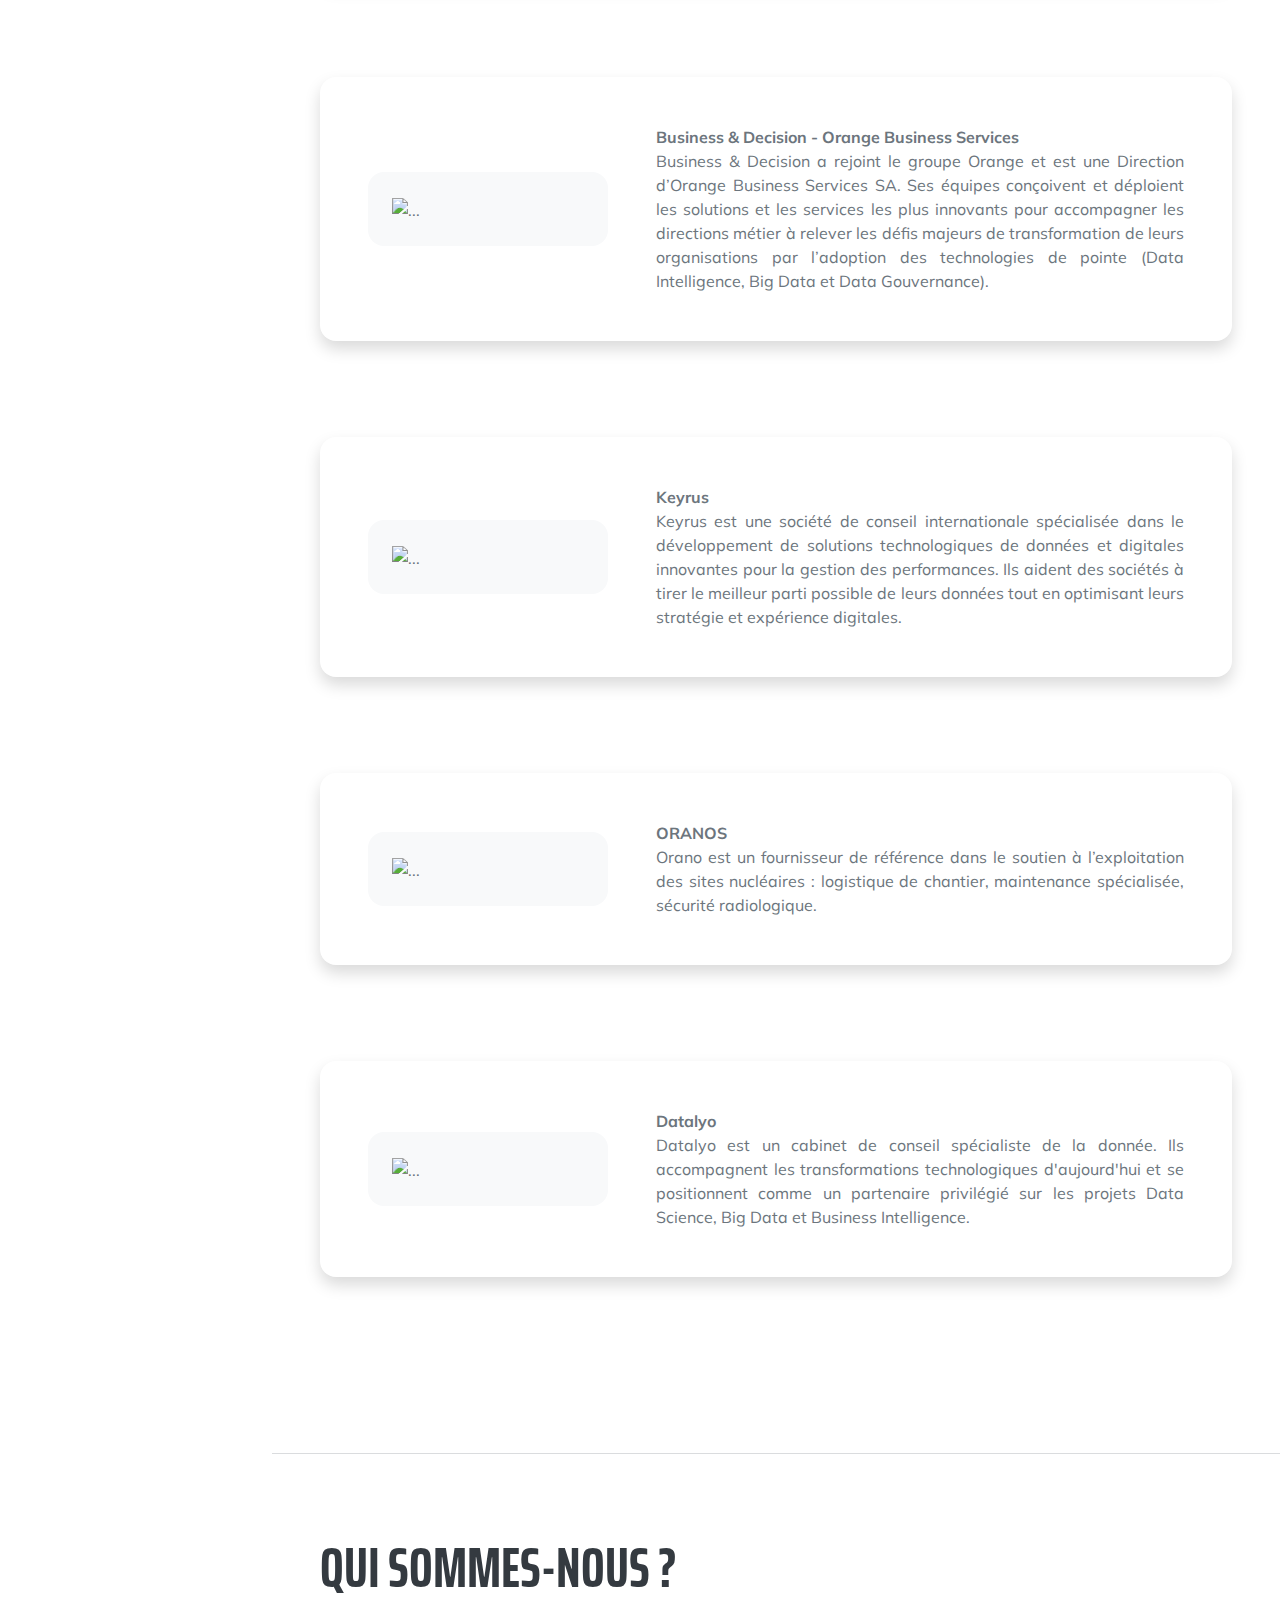
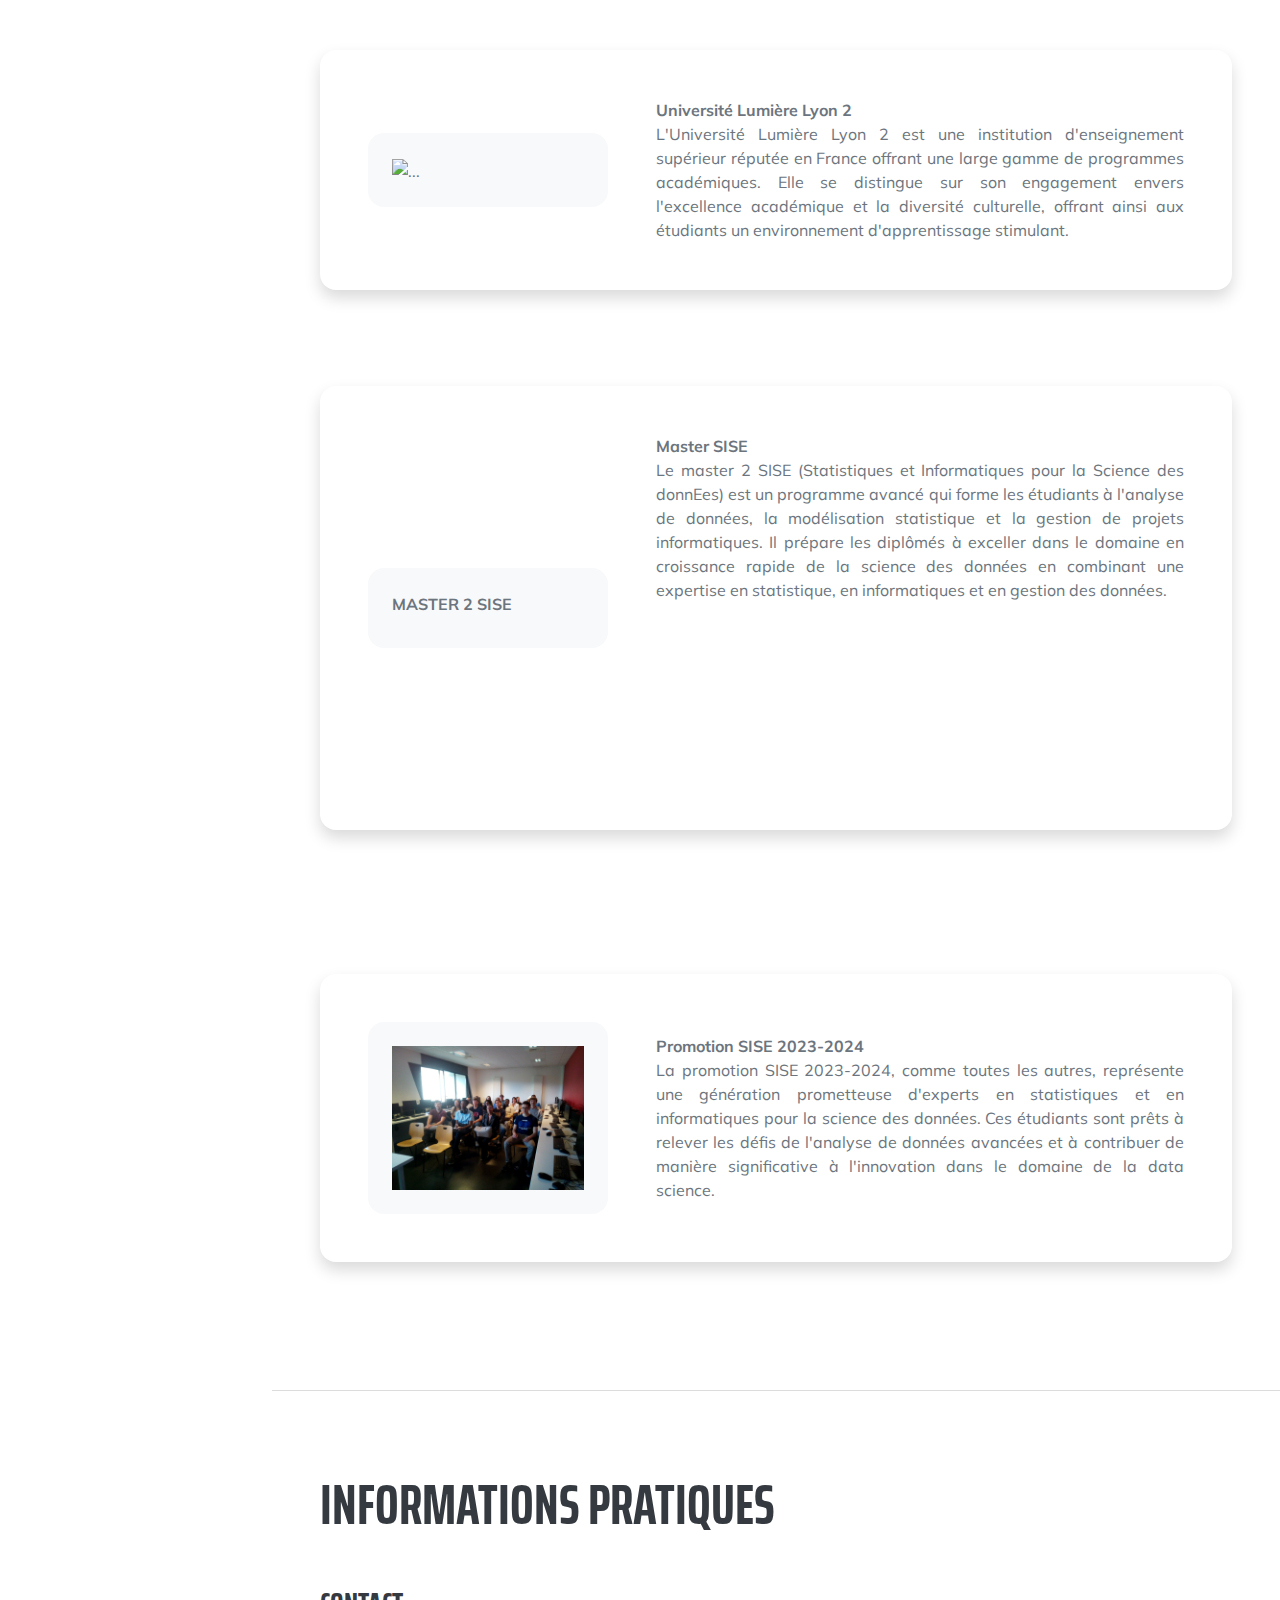
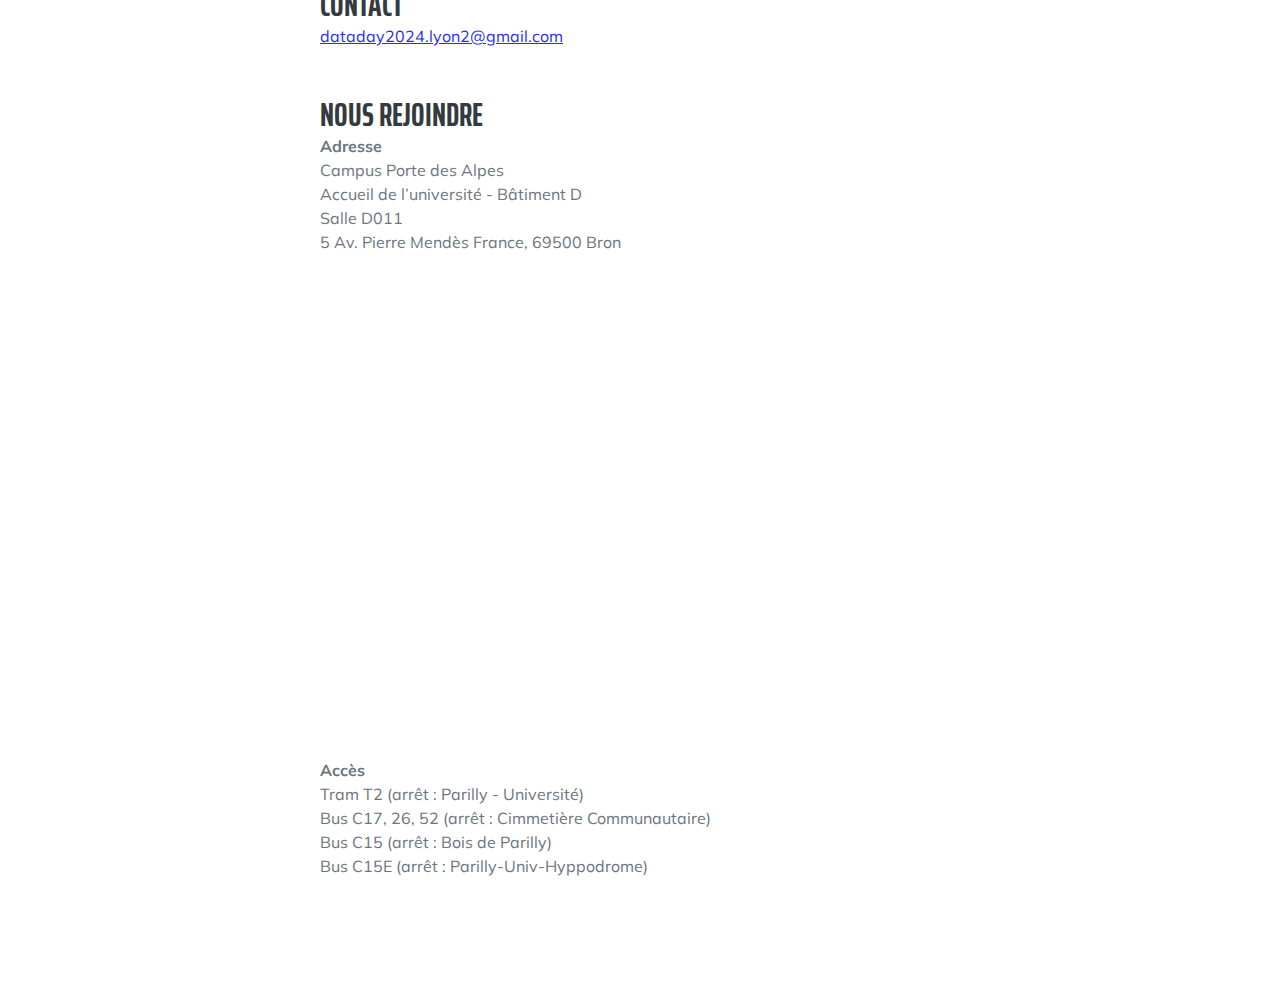
==== commit 43ec44ed: "Programme" ====
--- a/src/index.html
+++ b/src/index.html
@@ -105,15 +105,15 @@
                     <div class="d-flex flex-column flex-md-row justify-content-between mb-5">
                         <div class="flex-grow-1">
                             <h3 class="mb-0">Buffet</h3>
-                            <div class="subheading mb-3">Accueil des entreprises</div>
-                            <p>Les étudiants sont éventuellement conviés à ce repas.</p>
+                            <div class="subheading mb-3">Accueil des intervenants et spectateurs</div>
+                            <p>Un petit déjeuner sera mis en place par un traiteur.</p>
                         </div>
                         <div class="flex-shrink-0"><span class="text-primary">8h30 - 9h00</span></div>
                     </div>
                     <div class="d-flex flex-column flex-md-row justify-content-between mb-5">
                         <div class="flex-grow-1">
                             <h3 class="mb-0">Ouverture de la journée</h3>
-                            <div class="subheading mb-3">Discours de M. Rakotomalala, responsable du Master SISE et Introduction par l'équipe DataDay</div>
+                            <div class="subheading mb-3">Discours d'introduction par l'équipe DataDay et le directeur du Master SISE, M. Rakotomalala</div>
                             <p>
                                 Lancement de la 9ème édition du Data Day
                             </p>
@@ -123,40 +123,41 @@
 
                     <div class="d-flex flex-column flex-md-row justify-content-between mb-5">
                         <div class="flex-grow-1">
-                            <h3 class="mb-0">Les entreprises</h3>
-                            <div class="subheading mb-3">Thèmes propres à chacune</div>
+                            <h3 class="mb-0">Intervenants</h3>
+                            <div class="subheading mb-3">Présentations par des professionnels du monde de la science des données. </div>
                             <p>
-                                Présentation par les professionnels du monde de la science des données. Elles se feront par lots de 20-25 minutes avec une pause de 15 minutes en milieu de matinée.
+                                Les présentations durent entre 20 et 25 minutes avec une pause de 15 minutes en milieu de matinée.
                             </p>
                         </div>
                         <div class="flex-shrink-0"><span class="text-primary">9h20 - 12h30</span></div>
                     </div>
 
-
-
-
-                    <div class="d-flex flex-column flex-md-row justify-content-between">
+                    <div class="d-flex flex-column flex-md-row justify-content-between mb-5">
                         <div class="flex-grow-1">
                             <h3 class="mb-0">Challenges</h3>
-                            <div class="subheading mb-3">Lancement des challenges (débutants, intermédiaires et avancées)</div>
-                            <p>Venez tester et/ou confirmer vos compétences sur quelques exercices que nous proposons avec le langage que vous aimez.</p>
-                        </div>
-                        <div class="flex-shrink-0"><span class="text-primary">14h00</span></div>
-                        <br/><br/>
-                    </div>
-                    <div class="d-flex flex-column flex-md-row justify-content-between">
+                            <div class="subheading mb-3">Challenge basique/intermédiaire Data</div>
+                            <p>
+                                Découverte de méthodes de Machine Learning par des méthodes no-codes ou codes selon les compétences.
+                            </p>
+                            <div class="subheading mb-3">Challenge avancé Data</div>
+                            <p>
+                                Compétition type Kaggle sur un jeu de données.
+                            </p>
+                        </div>
+                        <div class="flex-shrink-0"><span class="text-primary">14h00 - 16h30</span></div>
+                    </div>
+
+                    <div class="d-flex flex-column flex-md-row justify-content-between mb-5">
                         <div class="flex-grow-1">
-                            <h3 class="mb-0"> </h3>
-                            <div class="subheading mb-3">Gratification des meilleurs résultats</div>
-                            <p>Les meilleurs algorithmes sont récompensés.</p>
-                        </div>
-                        <div class="flex-shrink-0"><span class="text-primary">16h30 / 16h45 - 17h</span></div>
-                    </div>
+                            <h3 class="mb-0">Remise des prix</h3>
+                            <div class="subheading mb-3">Remise des prix des différents challenges</div>
+                        </div>
+                        <div class="flex-shrink-0"><span class="text-primary">16h30 - 17h00</span></div>
+                    </div>
+
                 </div>
             </section>
             <hr class="m-0" />
-
-
 
             <!-- Entreprise -->
             <section class="resume-section" id="entreprise" >
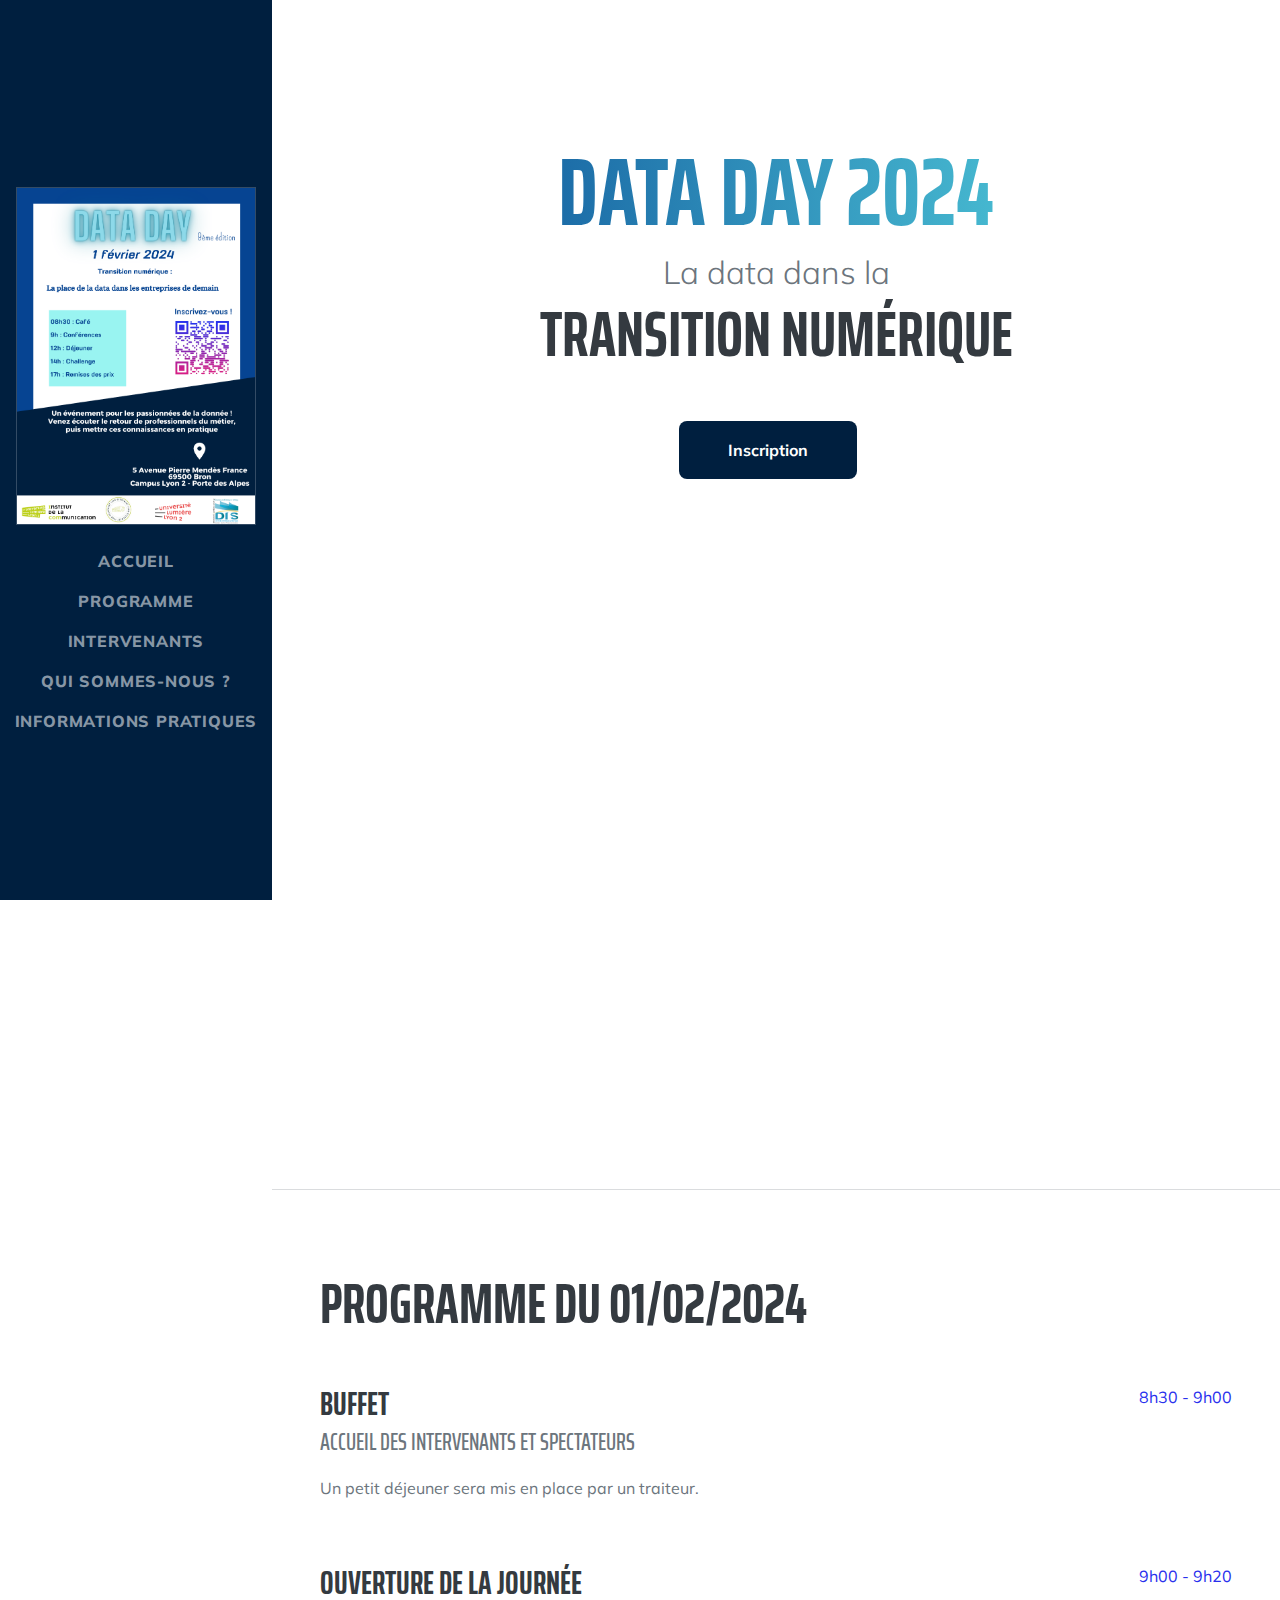
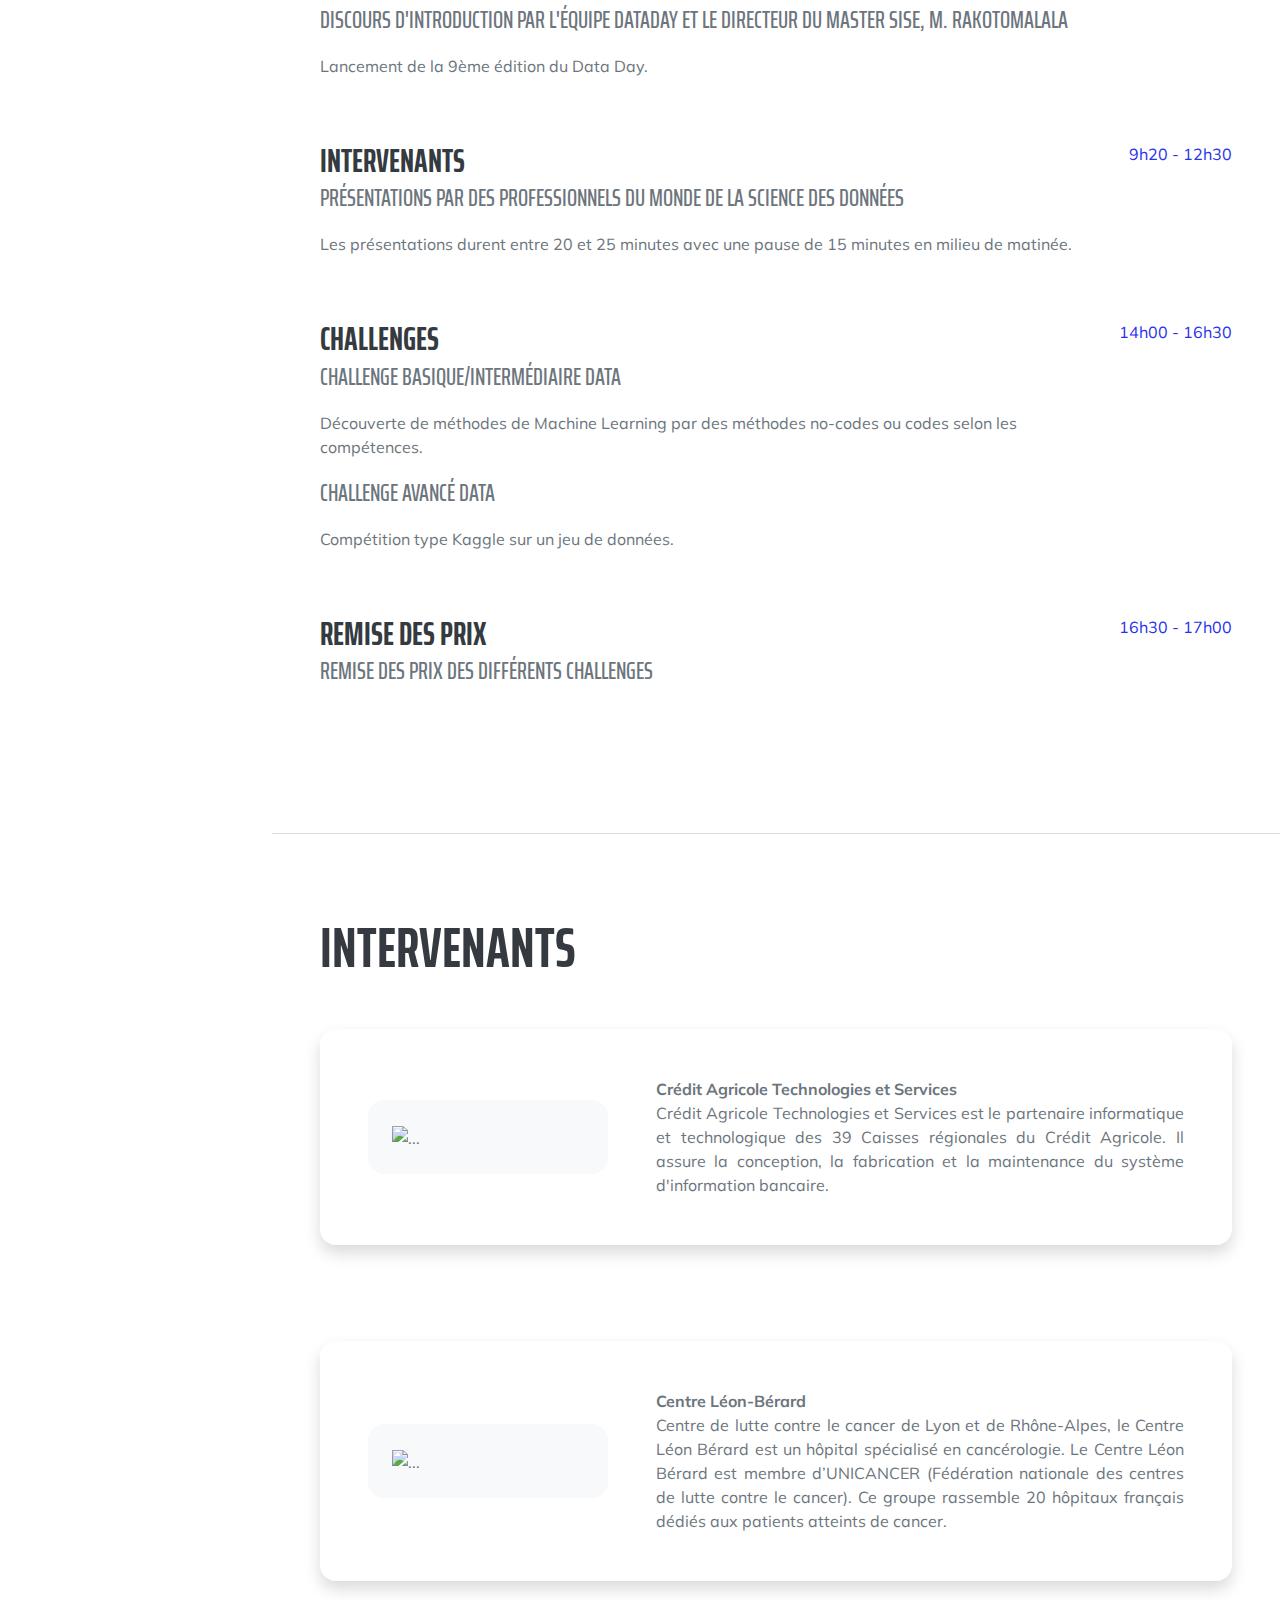
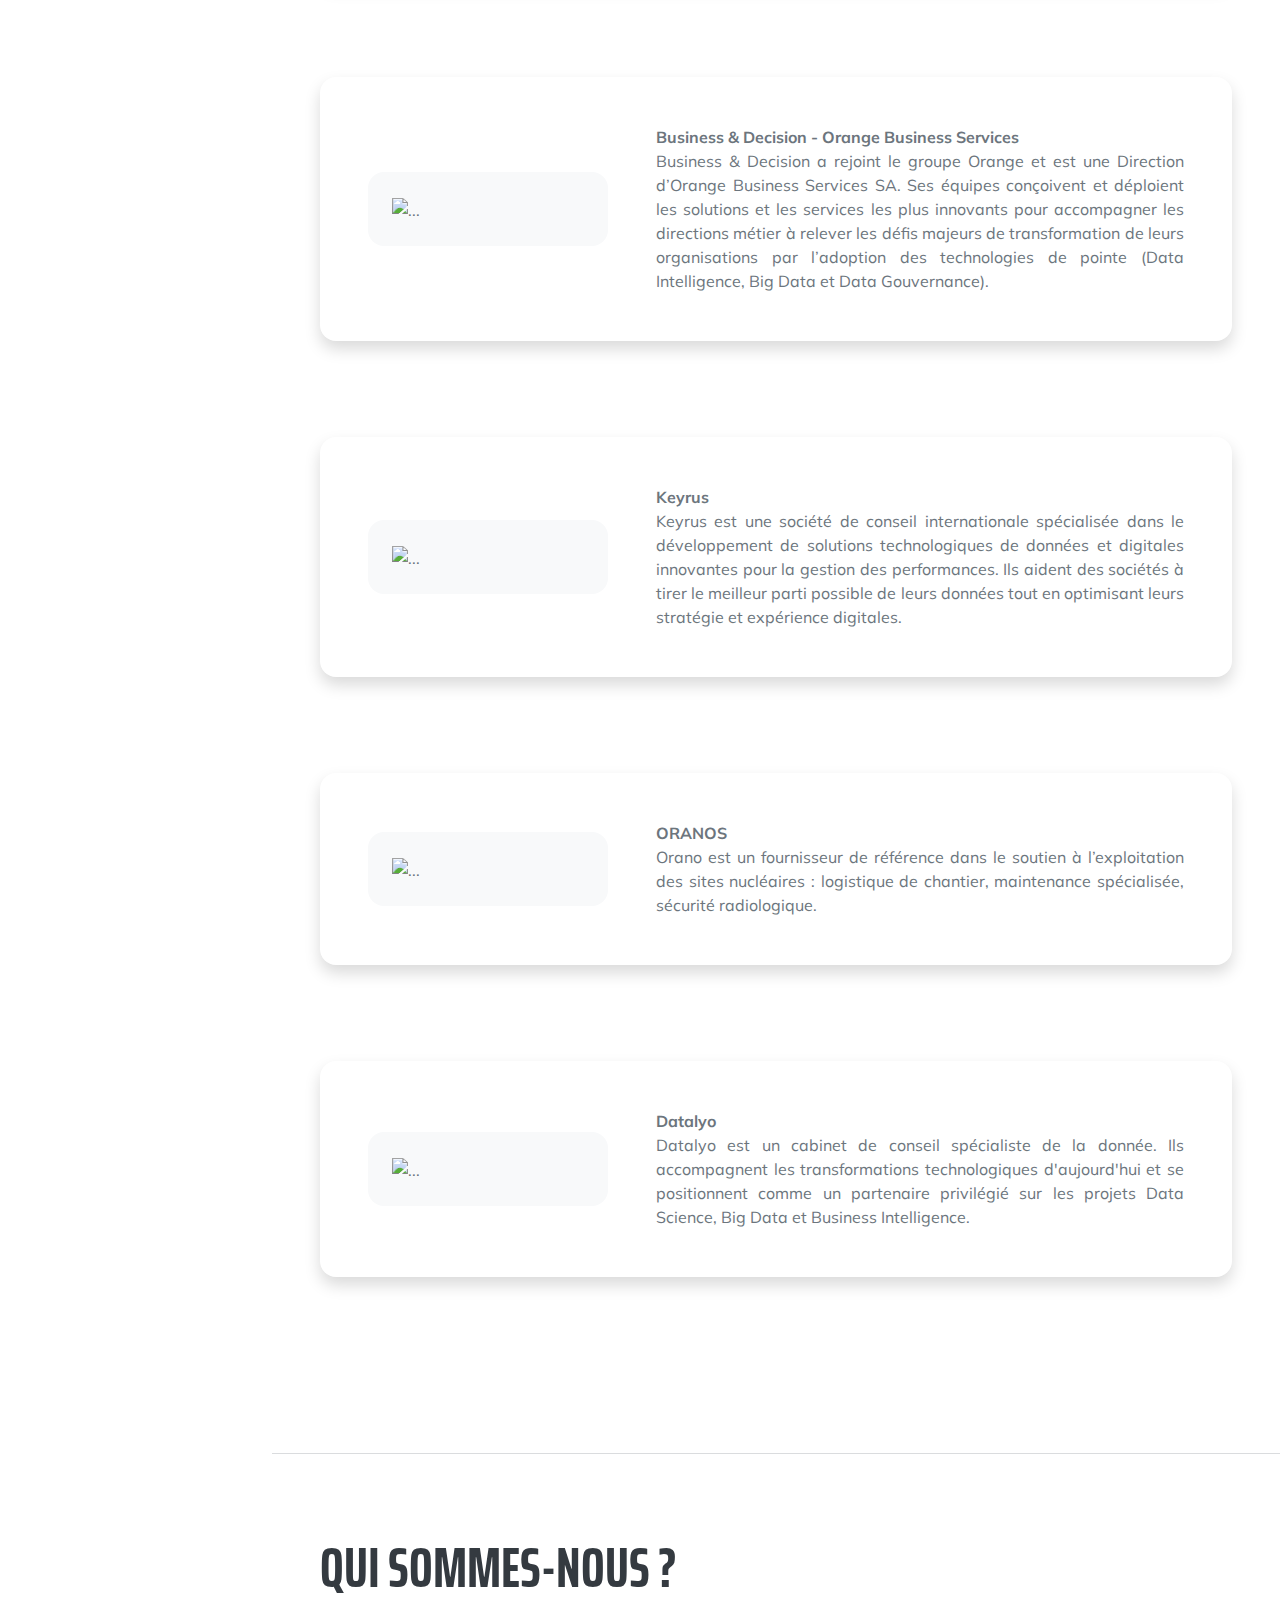
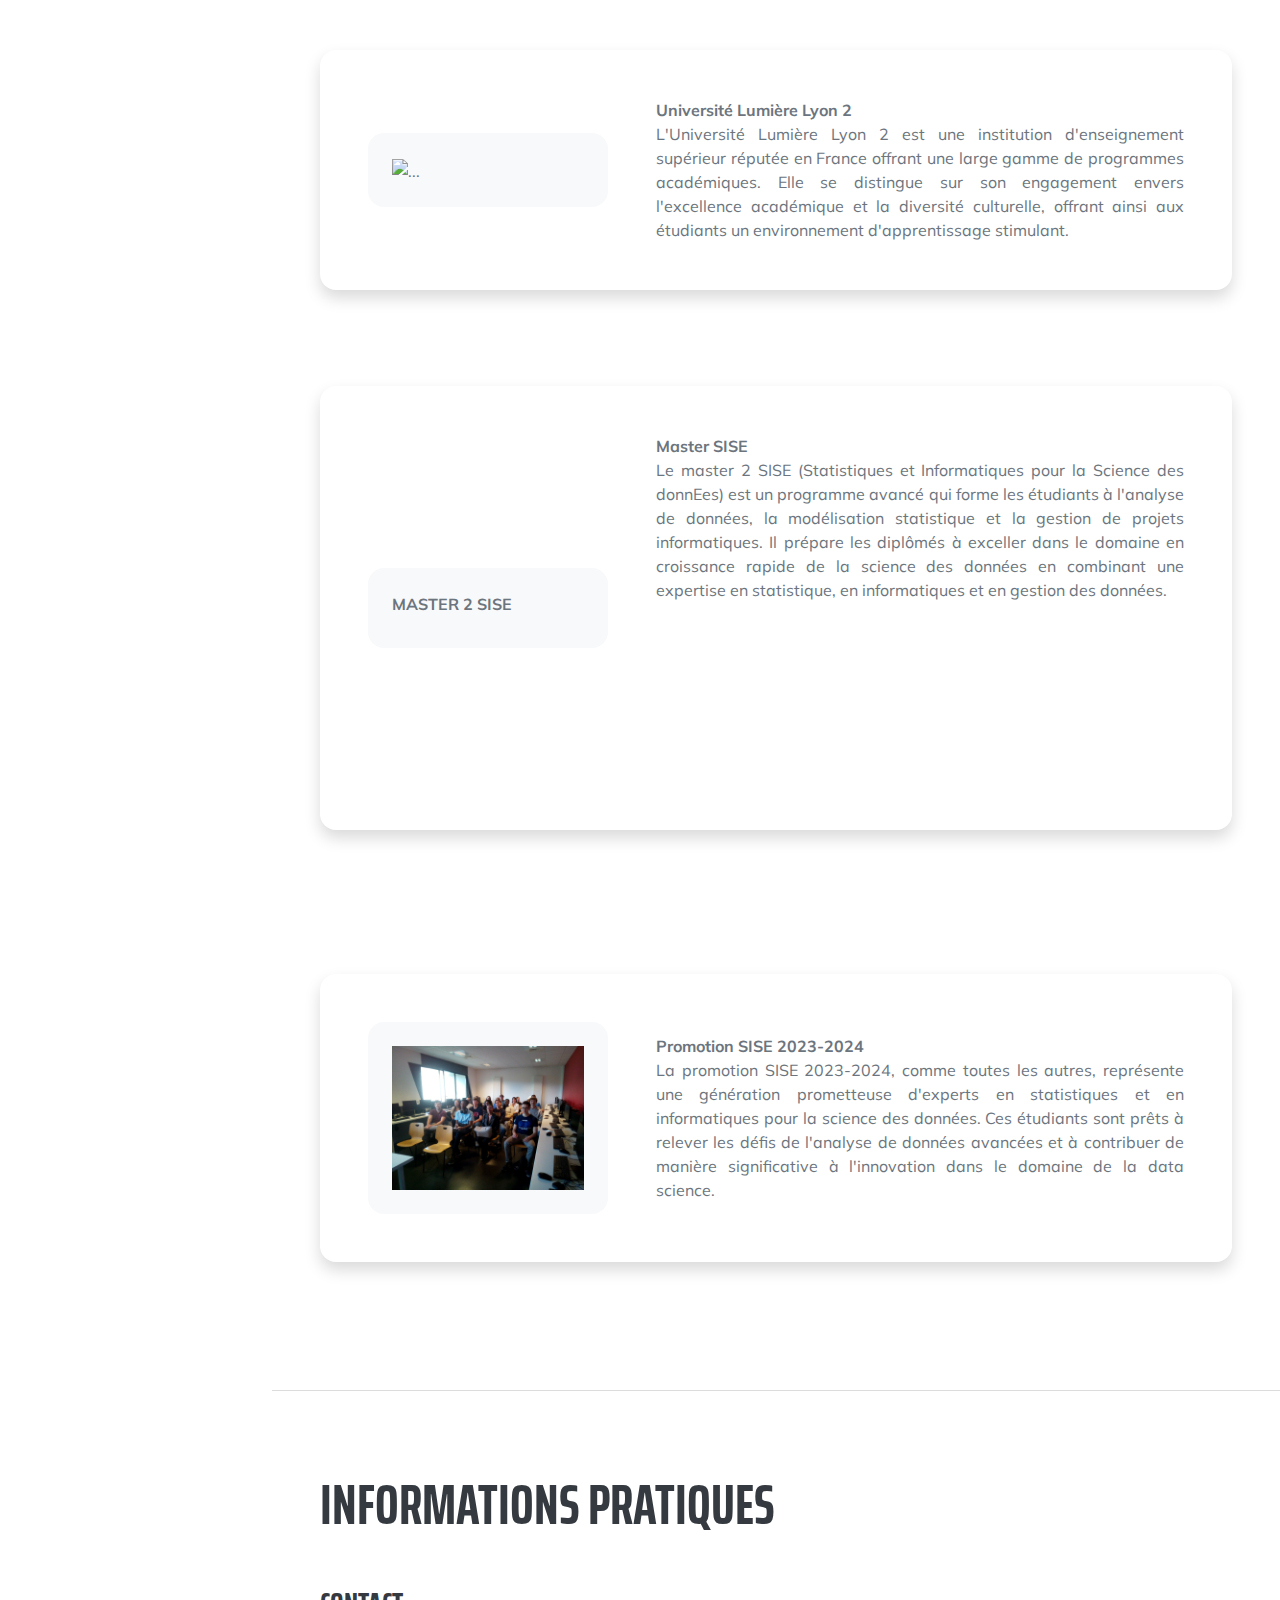
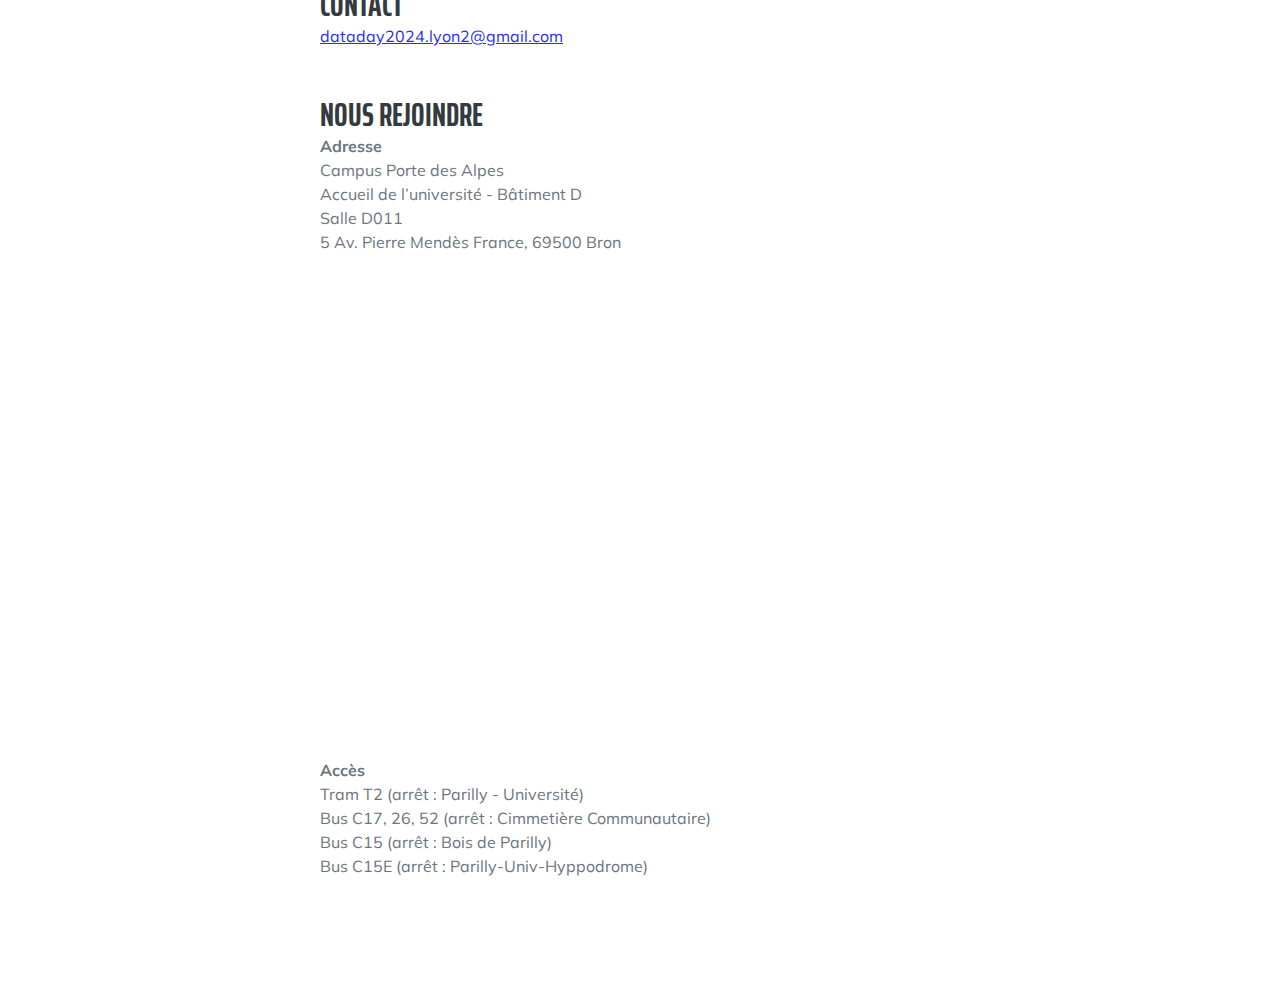
==== commit c7e62d84: "Programme - Correction" ====
--- a/src/index.html
+++ b/src/index.html
@@ -115,7 +115,7 @@
                             <h3 class="mb-0">Ouverture de la journée</h3>
                             <div class="subheading mb-3">Discours d'introduction par l'équipe DataDay et le directeur du Master SISE, M. Rakotomalala</div>
                             <p>
-                                Lancement de la 9ème édition du Data Day
+                                Lancement de la 9ème édition du Data Day.
                             </p>
                         </div>
                         <div class="flex-shrink-0"><span class="text-primary">9h00 - 9h20</span></div>
@@ -124,7 +124,7 @@
                     <div class="d-flex flex-column flex-md-row justify-content-between mb-5">
                         <div class="flex-grow-1">
                             <h3 class="mb-0">Intervenants</h3>
-                            <div class="subheading mb-3">Présentations par des professionnels du monde de la science des données. </div>
+                            <div class="subheading mb-3">Présentations par des professionnels du monde de la science des données</div>
                             <p>
                                 Les présentations durent entre 20 et 25 minutes avec une pause de 15 minutes en milieu de matinée.
                             </p>
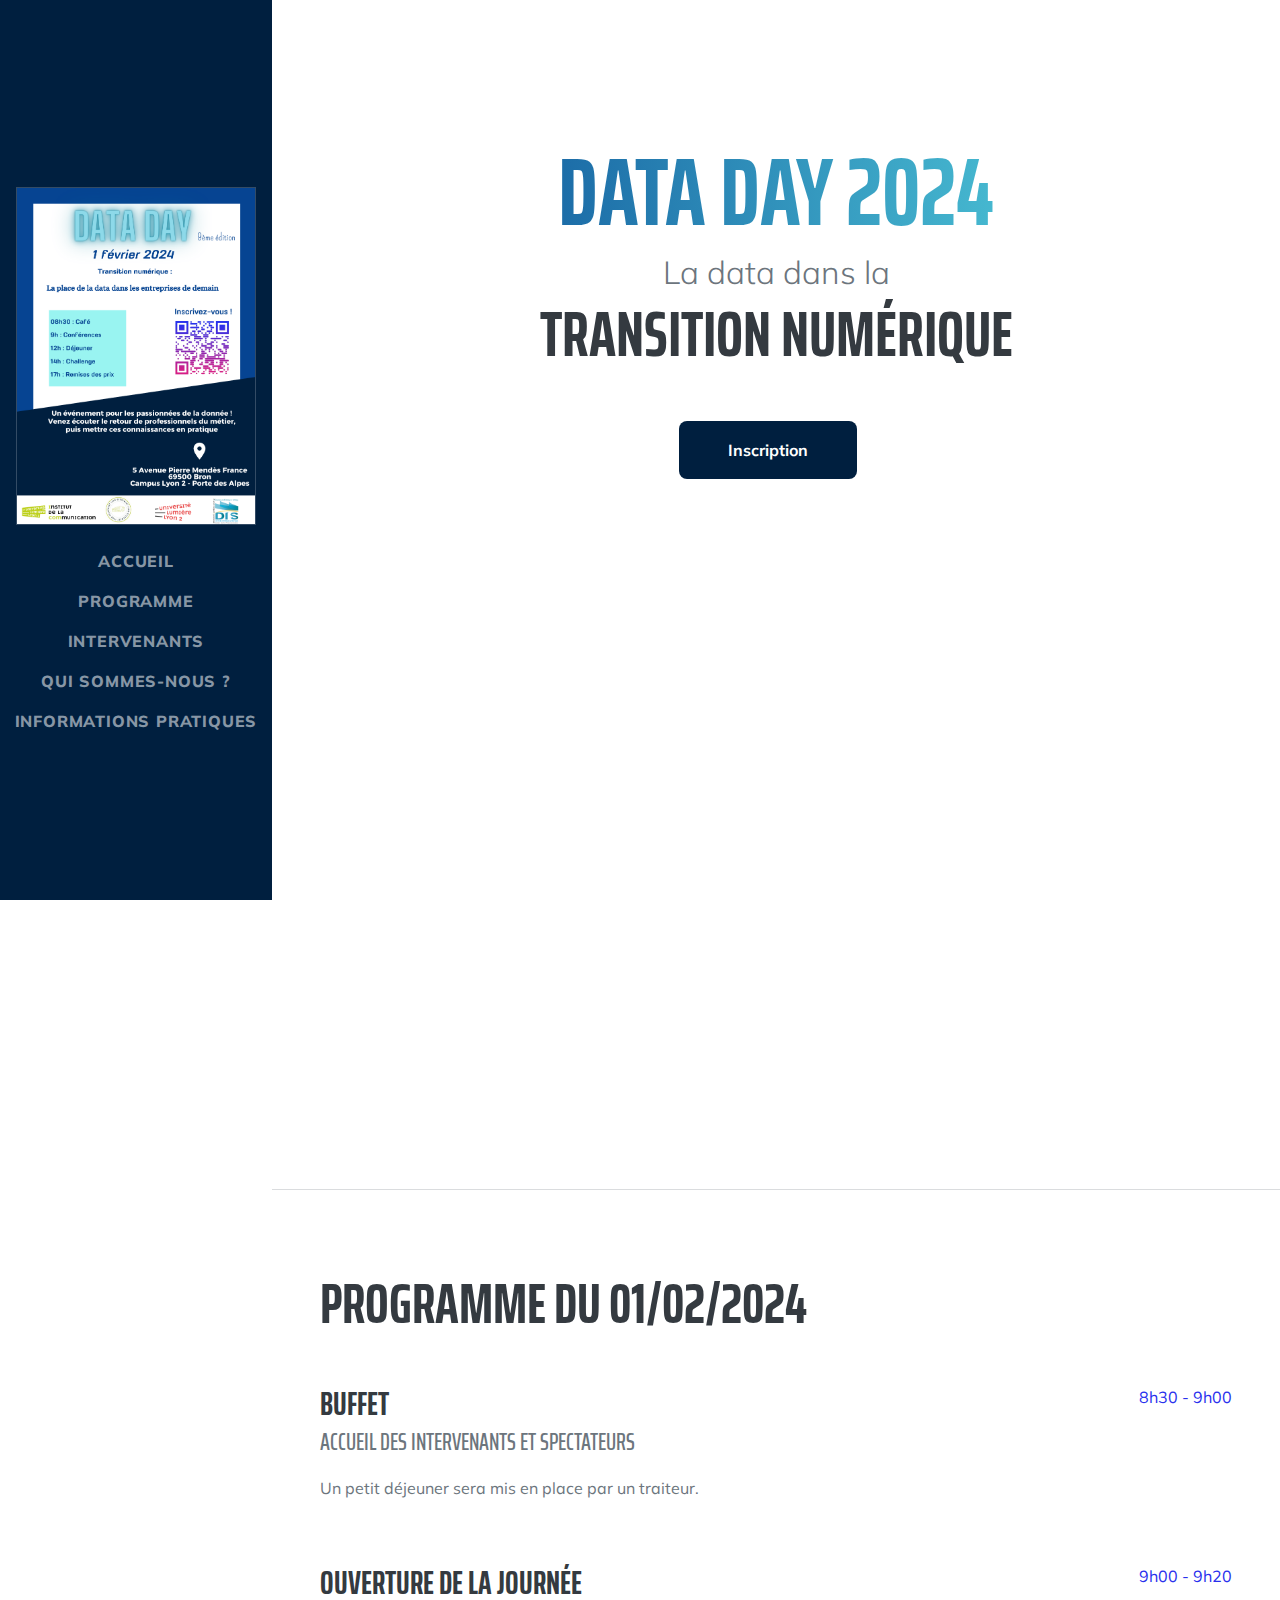
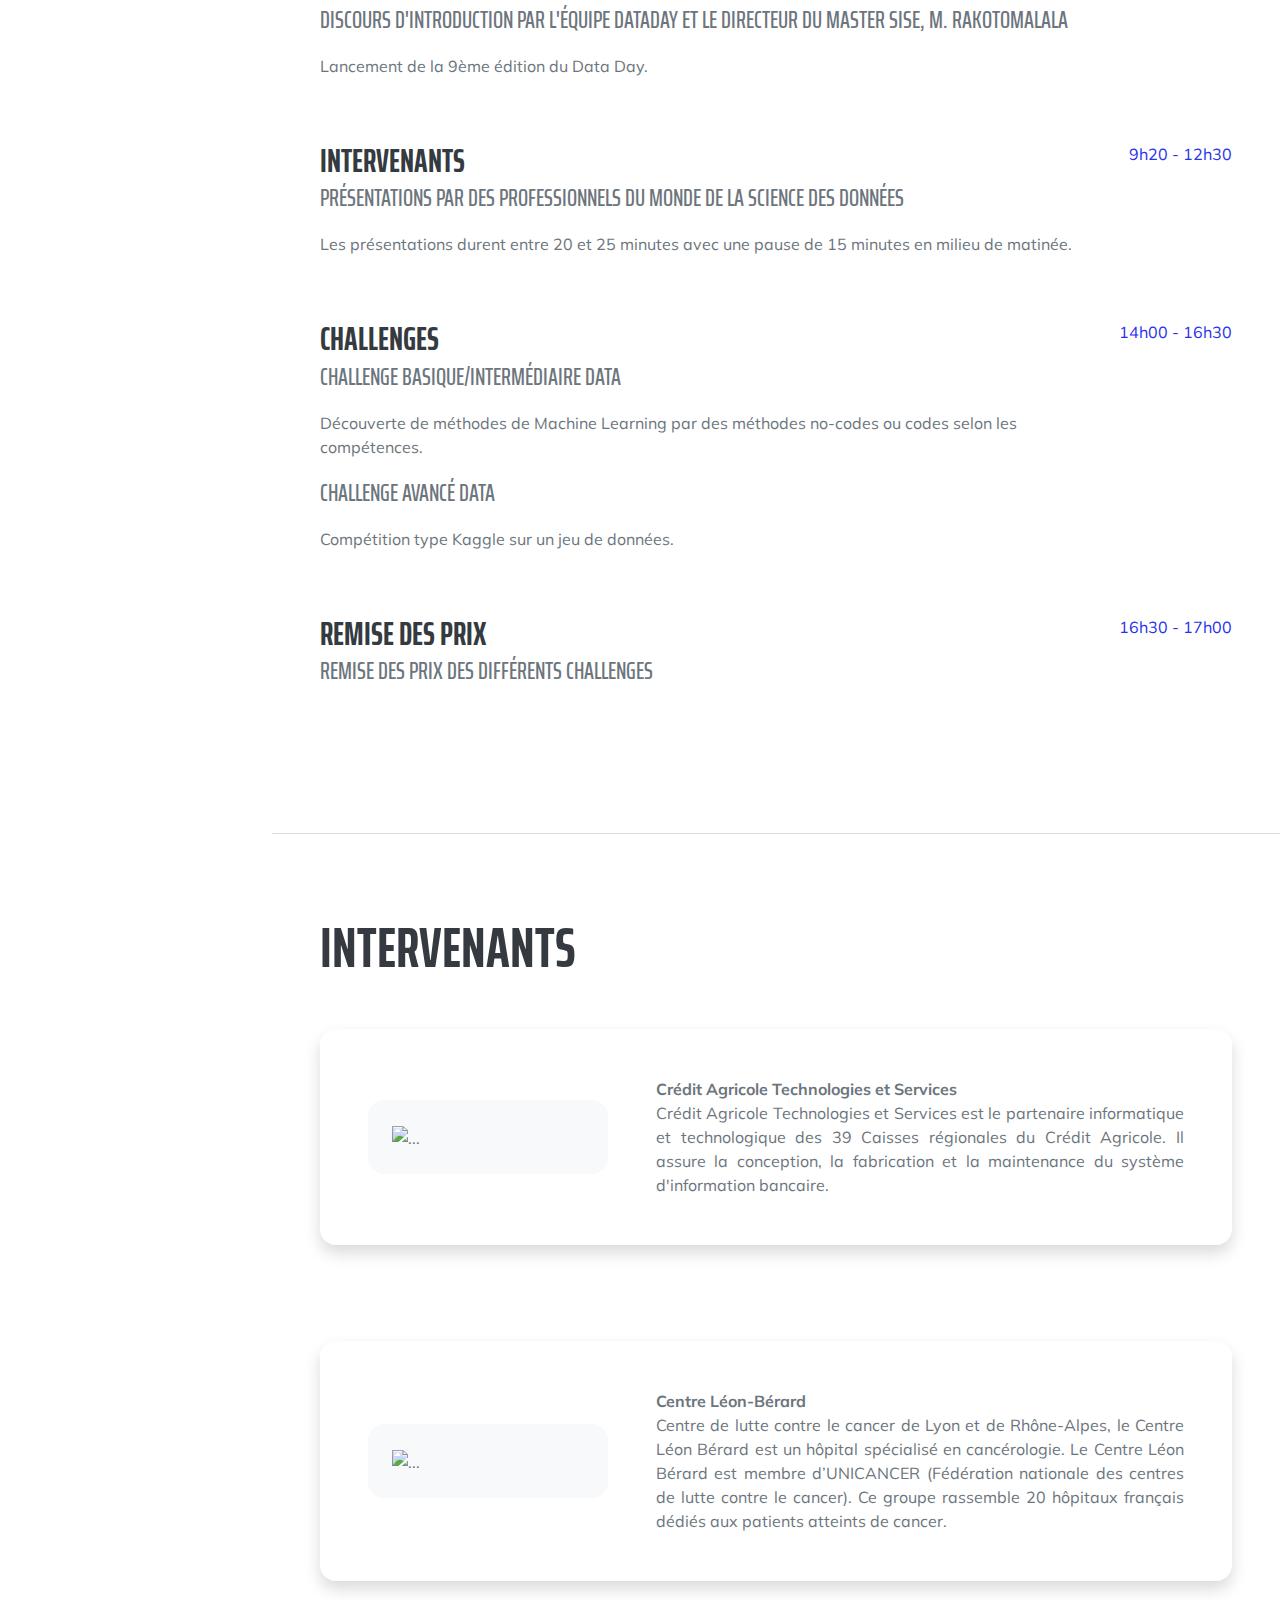
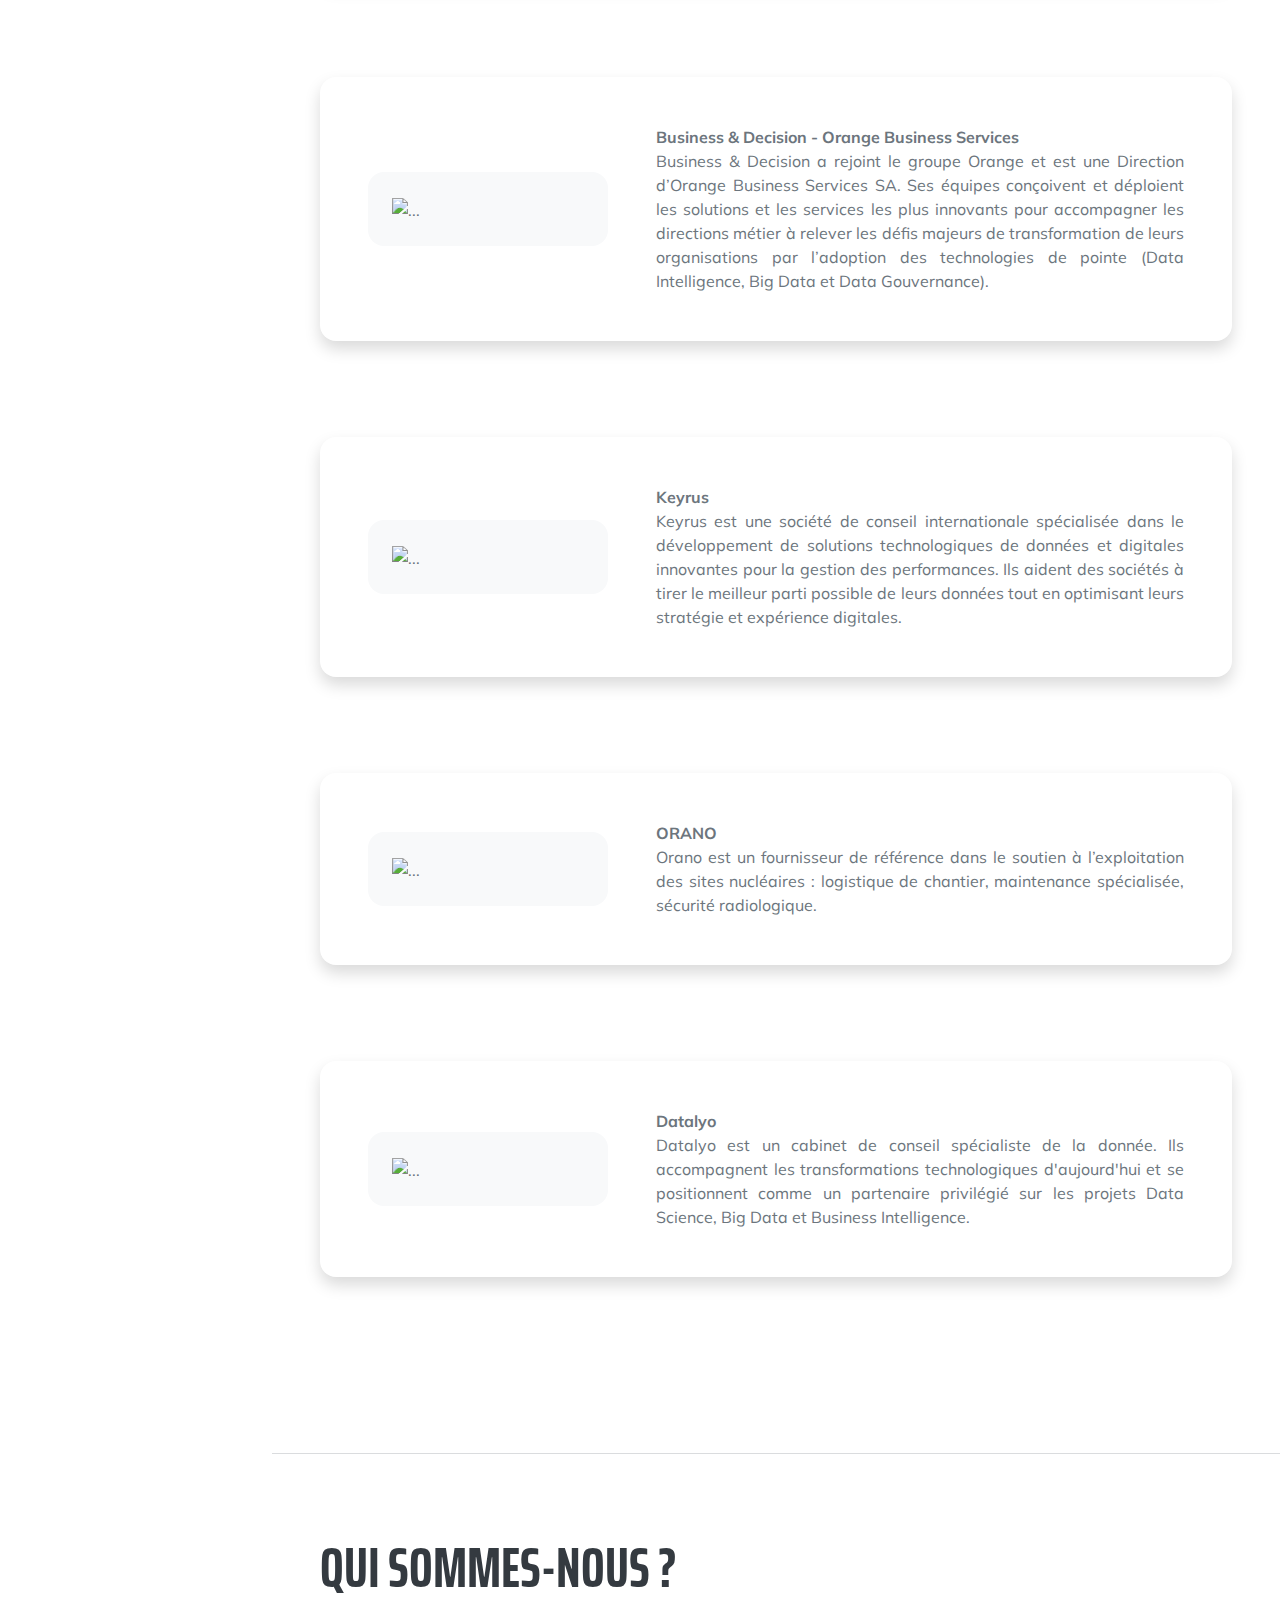
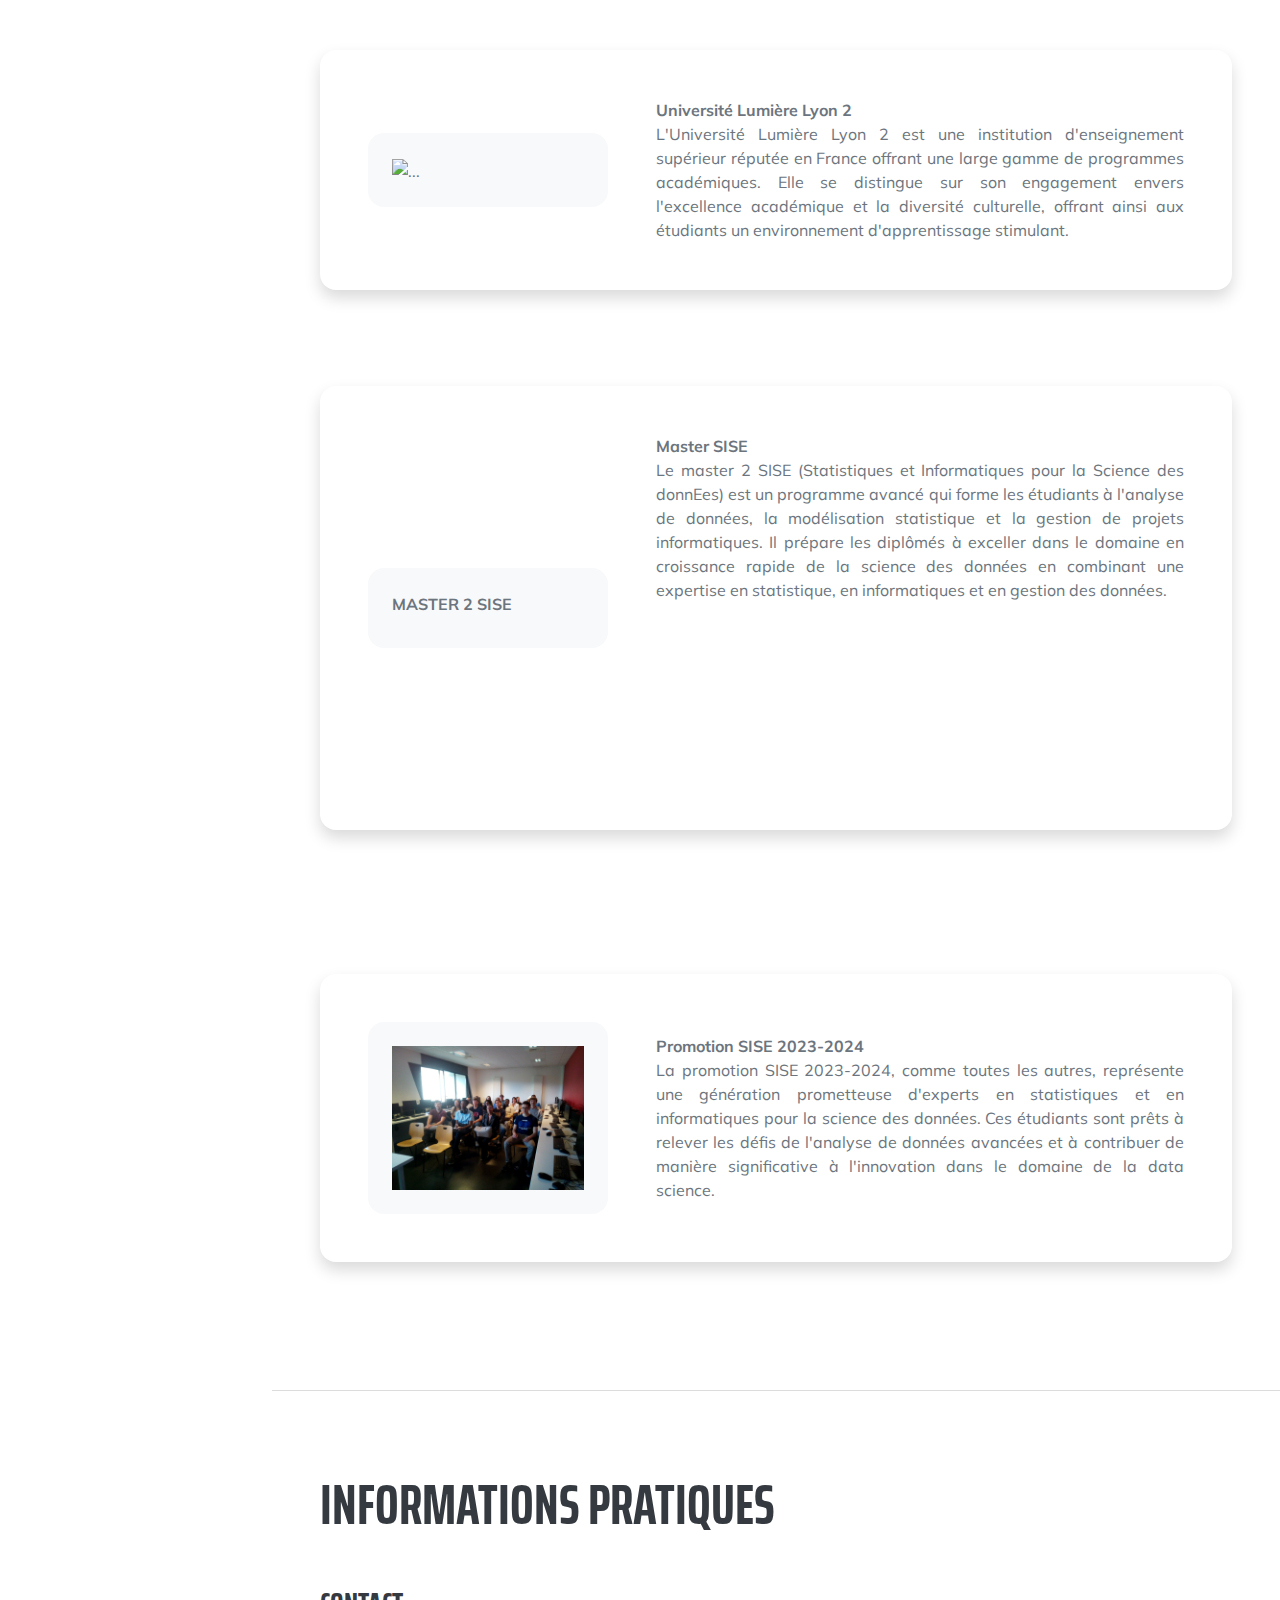
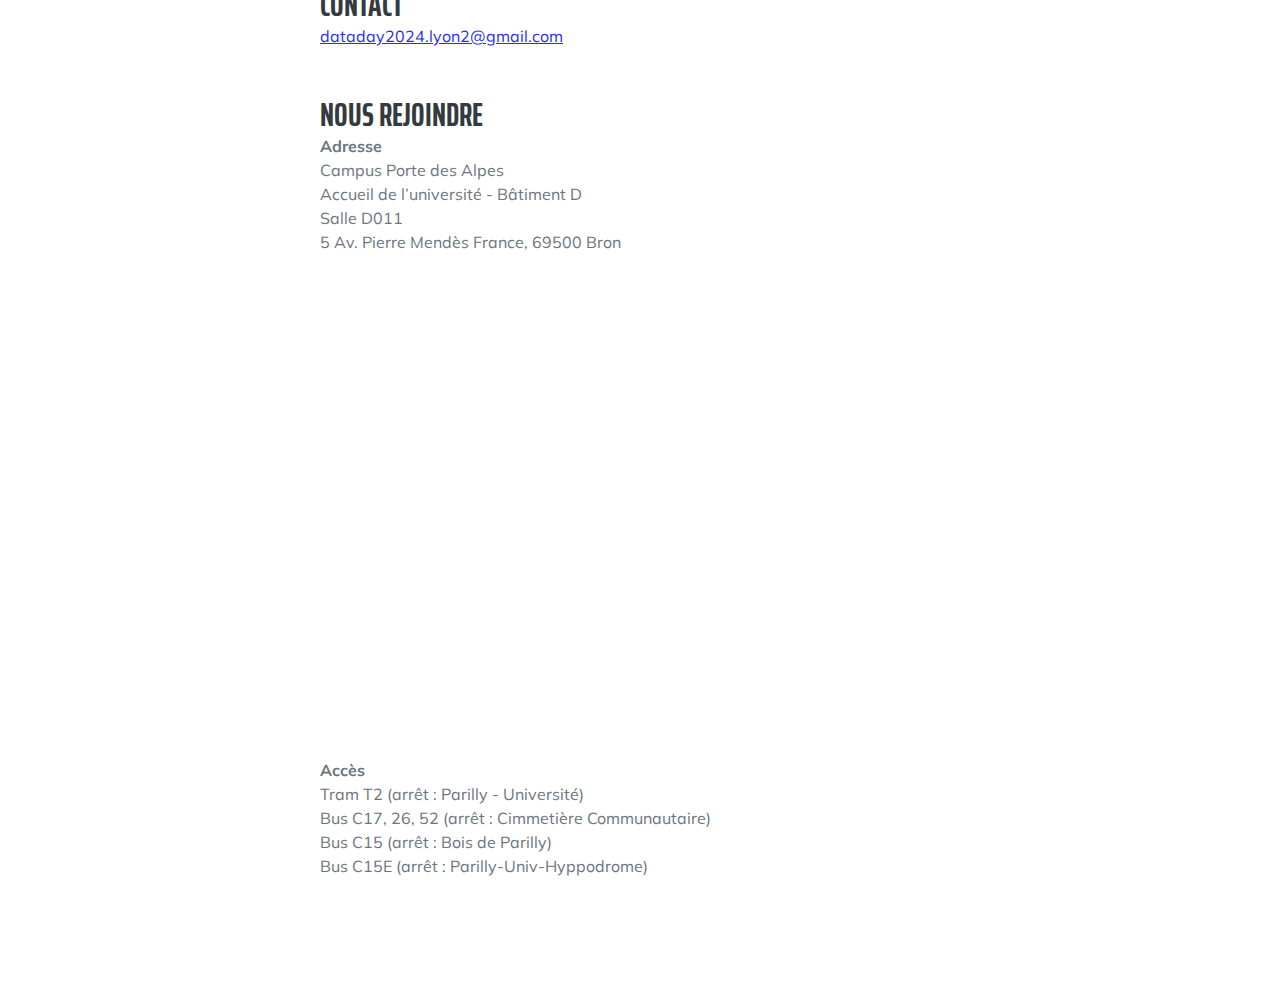
==== commit ec017ded: "Orthographe : ORANO sans S" ====
--- a/src/index.html
+++ b/src/index.html
@@ -257,7 +257,7 @@
                                     </div>
                                     <div class="col-lg-8">
                                         <div>
-                                            <div><B>ORANOS</B></div>
+                                            <div><B>ORANO</B></div>
                                             Orano est un fournisseur de référence dans le soutien à l’exploitation des sites nucléaires : logistique de chantier, maintenance spécialisée, sécurité radiologique.
                                         </div>
                                     </div>
